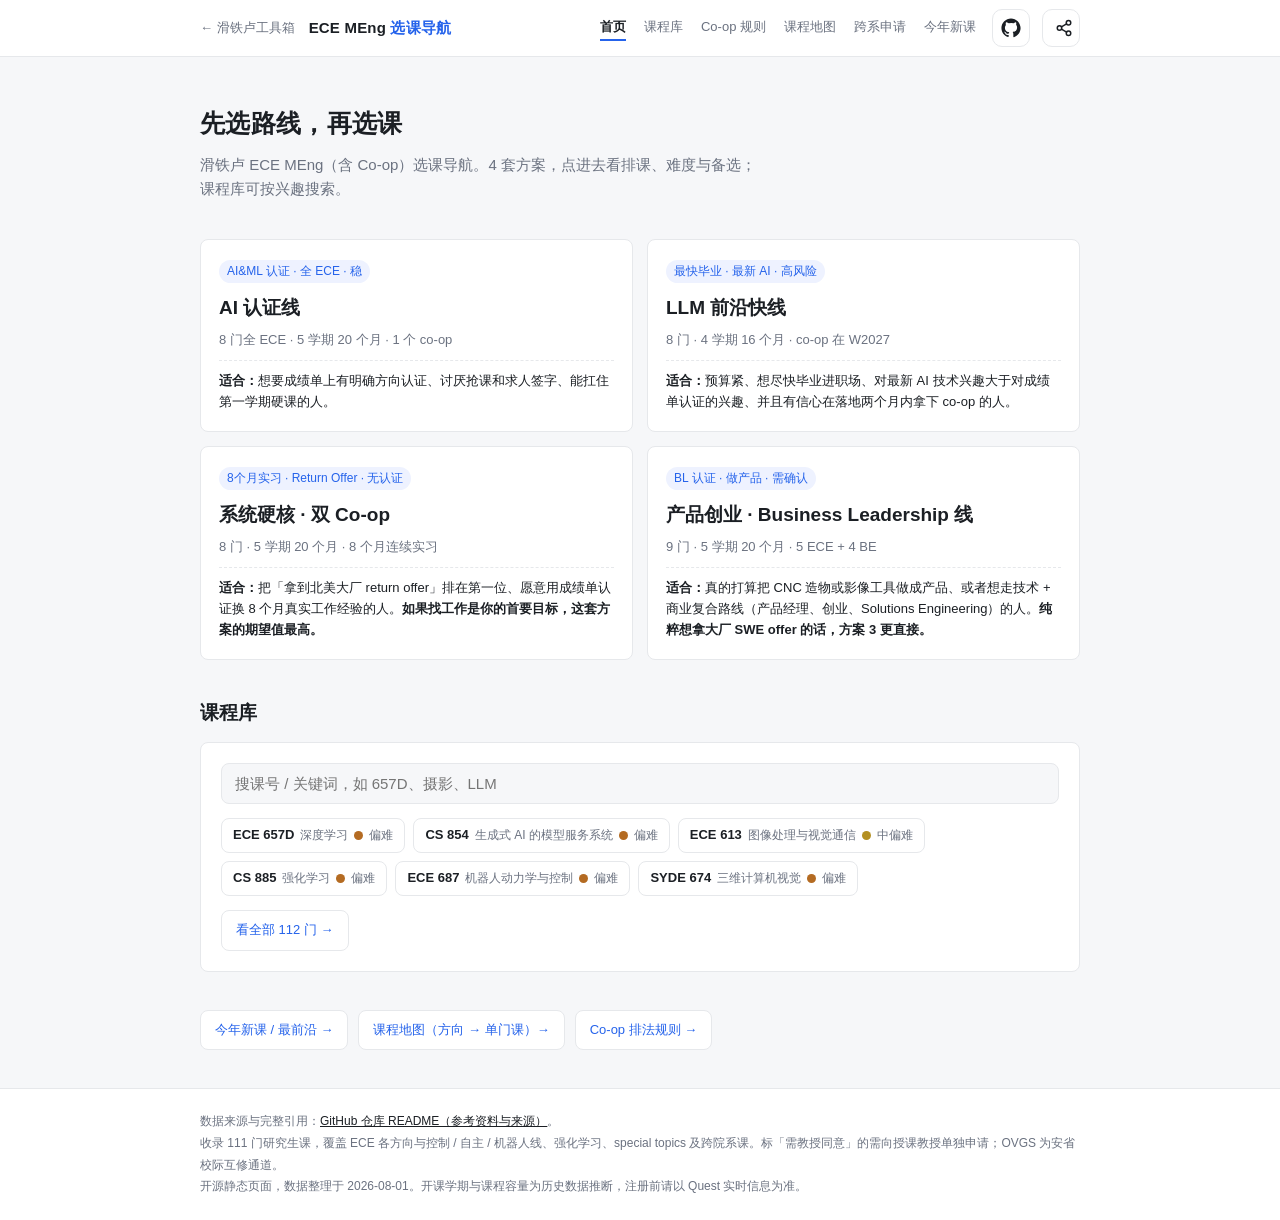
==== apps/course-planner/index.html @ 5016474b "fix(course-planner): restore mobile nav to top-left (drop burger/top-mid reverted by 7a8e857); updat" ====
<!doctype html>
<html lang="zh-CN">
<head>
<meta charset="utf-8">
<meta name="viewport" content="width=device-width, initial-scale=1">
<title>滑铁卢 ECE MEng 选课导航 · 工具箱</title>
<style>
:root{
  --ink:#1b1f24; --muted:#6b7280; --line:#e6e8eb; --bg:#f6f7f9; --card:#fff;
  --blue:#2563eb; --blue-bg:#eef2ff; --amber:#b45309; --amber-bg:#fef3c7;
  --brand-deep:#EAAB00; /* 顶栏图标按钮 hover 强调色（全站统一为 UW Gold） */
  --s1:12px; --s2:13px; --s3:15px; --s4:19px; --s5:25px; --r:8px;
}
*{box-sizing:border-box}
body{margin:0;background:var(--bg);color:var(--ink);
  font:var(--s3)/1.6 -apple-system,BlinkMacSystemFont,"Segoe UI",Roboto,"PingFang SC","Microsoft YaHei",sans-serif;
  -webkit-font-smoothing:antialiased}
a{color:inherit;text-decoration:none}
.wrap{max-width:920px;margin:0 auto;padding:0 20px}
/* top nav */
.top{border-bottom:1px solid var(--line);background:var(--card);position:sticky;top:0;z-index:20}
.top .wrap{display:flex;align-items:center;height:56px;gap:16px}
.top .lhs{display:flex;align-items:center;gap:14px}
.back{font-size:var(--s2);color:var(--muted);text-decoration:none;white-space:nowrap}
.back:hover{color:var(--blue)}
.brand{font-weight:700;font-size:var(--s3);letter-spacing:.2px}
.brand b{color:var(--blue)}
.nav{display:flex;gap:18px;font-size:var(--s2);color:var(--muted);margin-left:auto}
.nav a{padding:2px 0;border-bottom:2px solid transparent;transition:.14s}
.nav a:hover{color:var(--ink)}
.nav a.on{color:var(--ink);font-weight:600;border-bottom-color:var(--blue)}
/* 导航在移动端换行到第二行左对齐（见下方 @media 规则），不使用汉堡菜单 */
@keyframes drop{from{opacity:0;transform:translateY(-8px)}to{opacity:1;transform:translateY(0)}}
/* 顶栏右侧操作区（GitHub + 分享）—— 全站统一组件，结构/形状与 daily-reminder 一致 */
.top-actions{display:flex;align-items:center;gap:6px}
.top-actions .icon-btn + .icon-btn{margin-left:6px;padding-left:12px;border-left:1px solid var(--line)}
.icon-btn{width:38px;height:38px;border-radius:10px;border:1px solid var(--line);background:var(--card);color:var(--ink);display:inline-flex;align-items:center;justify-content:center;cursor:pointer;transition:all .12s ease;text-decoration:none}
.icon-btn:hover{background:#f0f1f6;border-color:var(--brand-deep);color:var(--brand-deep)}
.toast{position:fixed;left:50%;bottom:32px;transform:translateX(-50%);z-index:60;background:#1b1f24;color:#fff;padding:10px 18px;border-radius:999px;font-size:14px;box-shadow:0 8px 24px rgba(20,30,60,.28)}
.toast[hidden]{display:none}
@media(max-width:680px){.icon-btn{width:34px;height:34px}}
/* hero */
.hero{padding:46px 0 30px}
.hero h1{font-size:var(--s5);margin:0 0 10px;letter-spacing:.3px}
.lede{font-size:var(--s3);color:var(--muted);margin:0;max-width:560px}
/* plan cards */
.plans{display:grid;grid-template-columns:1fr 1fr;gap:14px;margin:8px 0 36px}
.pcard{background:var(--card);border:1px solid var(--line);border-radius:var(--r);padding:18px;transition:.15s;display:block}
.pcard:hover{border-color:var(--blue);transform:translateY(-2px)}
.pcard h3{margin:0 0 6px;font-size:var(--s4)}
.badge{display:inline-block;font-size:var(--s1);color:var(--blue);background:var(--blue-bg);
  padding:2px 8px;border-radius:999px;margin-bottom:10px}
.pcard .sub{color:var(--muted);font-size:var(--s2);margin:0 0 10px}
.pcard .fit{font-size:var(--s2);border-top:1px dashed var(--line);padding-top:10px;margin:0}
.pcard .fit b{color:var(--ink)}
/* generic section */
.sec{margin:0 0 38px}
.sec h2{font-size:var(--s4);margin:0 0 14px}
/* lib teaser */
.lib{background:var(--card);border:1px solid var(--line);border-radius:var(--r);padding:20px}
.search{width:100%;border:1px solid var(--line);border-radius:var(--r);padding:11px 13px;
  font-size:var(--s3);outline:none;background:var(--bg)}
.search:focus{border-color:var(--blue);background:#fff}
.hot{display:flex;flex-wrap:wrap;gap:8px;margin:14px 0}
.more{display:flex;gap:10px;flex-wrap:wrap;margin-top:6px}
.more a{font-size:var(--s2);color:var(--blue);border:1px solid var(--line);
  border-radius:var(--r);padding:9px 14px;background:var(--card)}
.more a:hover{border-color:var(--blue)}
/* chips / pills */
.chip{display:inline-flex;align-items:center;gap:6px;background:var(--card);border:1px solid var(--line);
  border-radius:var(--r);padding:6px 11px;font-size:var(--s2);cursor:pointer;transition:.12s}
.chip:hover{border-color:var(--blue);color:var(--blue)}
.chip b{font-weight:600}
.chip .t{color:var(--muted);font-weight:400;font-size:var(--s1);max-width:150px;overflow:hidden;text-overflow:ellipsis;white-space:nowrap}
.chip .dot{width:9px;height:9px;border-radius:50%;flex:none;box-shadow:0 0 0 2px rgba(255,255,255,.55)}
.chip .d{color:var(--muted);font-size:var(--s1)}
.pill{display:inline-block;font-size:var(--s1);background:#eef0f2;color:#475569;
  padding:2px 8px;border-radius:999px;margin:0 4px 4px 0}
.pill.new{background:var(--blue-bg);color:var(--blue)}
.pill.warn{background:var(--amber-bg);color:var(--amber)}
/* breadcrumb */
.crumb{font-size:var(--s2);color:var(--muted);padding:22px 0 0;margin:0}
.crumb a:hover{color:var(--blue)}
.crumb span{color:var(--ink)}
/* plan detail */
.plan-h{padding:18px 0 8px}
.plan-h h1{font-size:var(--s5);margin:0 0 6px}
.plan-h .sub{color:var(--muted);margin:0 0 12px}
.stats{display:flex;gap:18px;flex-wrap:wrap;font-size:var(--s2);color:var(--muted)}
.stats b{color:var(--ink);font-size:var(--s3)}
.timeline{margin:18px 0;display:flex;flex-direction:column;gap:8px}
.term{display:flex;gap:14px;align-items:flex-start;background:var(--card);border:1px solid var(--line);
  border-radius:var(--r);padding:13px 15px}
.term .ph{font-size:var(--s1);color:var(--muted);min-width:96px;white-space:nowrap}
.term .courses{display:flex;flex-wrap:wrap;gap:7px}
.term.work{background:var(--amber-bg);border-color:transparent}
.term.work .ph{color:var(--amber)}
.three{display:grid;grid-template-columns:1fr 1fr 1fr;gap:14px;margin:20px 0}
.box{background:var(--card);border:1px solid var(--line);border-radius:var(--r);padding:15px}
.box h4{margin:0 0 10px;font-size:var(--s2);color:var(--muted);text-transform:uppercase;letter-spacing:.5px}
.box ul{margin:0;padding-left:18px;font-size:var(--s2)}
.box ul li{margin:0 0 7px}
.fit-note{background:var(--card);border:1px solid var(--line);border-radius:var(--r);
  padding:14px 16px;font-size:var(--s2);margin:0 0 30px}
.fit-note b{color:var(--blue)}
/* courses group accordion */
.group{border:1px solid var(--line);border-radius:var(--r);background:var(--card);margin:0 0 12px;overflow:hidden}
.group>summary{list-style:none;cursor:pointer;display:flex;align-items:center;justify-content:space-between;
  padding:13px 16px;font-weight:600;font-size:var(--s3)}
.group>summary::-webkit-details-marker{display:none}
.group .cnt{font-size:var(--s1);color:var(--muted);font-weight:400;margin-left:8px}
.group .arr{color:var(--muted);transition:.15s}
.group[open] .arr{transform:rotate(90deg)}
.glist{display:flex;flex-wrap:wrap;gap:8px;padding:0 16px 16px}
/* coop + new */
.hook{font-size:var(--s5);margin:6px 0 18px}
/* coop: 重点速览（紧贴标题） */
.keyrow{display:grid;grid-template-columns:repeat(3,1fr);gap:10px;margin:0 0 24px}
.keyrow div{background:var(--blue-bg);border-radius:var(--r);padding:14px 16px;font-size:var(--s2);line-height:1.6}
.keyrow b{display:block;font-size:var(--s3);color:var(--blue);margin-bottom:4px}
/* coop: 特例（置顶） */
.excep{background:var(--amber-bg);border-radius:var(--r);padding:16px 18px;margin:0 0 30px;
  font-size:var(--s2);color:var(--amber);line-height:1.75}
.excep h3{margin:0 0 9px;font-size:var(--s3);color:var(--amber)}
.excep ul{margin:0;padding-left:18px}
.excep li{margin:0 0 7px}
.excep li:last-child{margin:0}
/* coop: 步骤 list */
.steps{counter-reset:st;list-style:none;padding:0;margin:0}
.steps li{position:relative;padding:2px 0 20px 46px;margin-left:14px;font-size:var(--s2);
  color:var(--muted);line-height:1.75;border-left:2px solid var(--line)}
.steps li:last-child{border-left-color:transparent;padding-bottom:0}
.steps li::before{counter-increment:st;content:counter(st);position:absolute;left:-15px;top:0;
  width:28px;height:28px;border-radius:50%;background:var(--blue);color:#fff;
  font-size:var(--s2);font-weight:700;display:flex;align-items:center;justify-content:center}
.steps li b{display:block;color:var(--ink);font-size:var(--s3);margin-bottom:3px}
/* coop: 图形时间线 */
.tlfig{background:var(--card);border:1px solid var(--line);border-radius:var(--r);
  padding:16px 14px;margin:0 0 14px;overflow-x:auto;-webkit-overflow-scrolling:touch}
.tlfig svg{min-width:720px}
.tlhint{display:none;font-size:var(--s1);color:var(--muted);margin:0 0 10px}
.note{font-size:var(--s2);color:var(--muted);background:var(--card);border:1px solid var(--line);
  border-radius:var(--r);padding:13px 15px;margin:14px 0}
.note.amber{background:var(--amber-bg);border-color:transparent;color:var(--amber)}
/* coop: 招聘时间线 */
.recr{margin:30px 0 0;padding-top:24px;border-top:1px solid var(--line)}
.recr h2{margin:0 0 6px}
.recr-intro{font-size:var(--s2);color:var(--muted);margin:0 0 18px}
.rtl{display:grid;grid-template-columns:repeat(3,1fr);gap:0;margin:0 0 20px;
  border:1px solid var(--line);border-radius:var(--r);overflow:hidden}
.rtl .rp{padding:14px 16px}
.rtl .rp+.rp{border-left:1px solid var(--line)}
.rtl .bar{height:4px;border-radius:2px;margin:0 0 10px}
.rtl .bar.a{background:var(--blue)}
.rtl .bar.b{background:var(--amber)}
.rtl .bar.c{background:#16a34a}
.rtl .lab{font-weight:700;font-size:var(--s3);margin:0 0 2px}
.rtl .dt{font-size:12px;color:var(--muted);margin:0 0 8px;font-weight:600}
.rtl .ds{font-size:var(--s1);color:var(--ink);line-height:1.55;opacity:.82;margin:0}
.recr-note{background:var(--blue-bg);border-radius:var(--r);padding:14px 16px;margin:0 0 16px}
.recr-note p{margin:0 0 8px;font-size:var(--s1);line-height:1.6}
.recr-note p:last-child{margin:0}
.qbtns{display:flex;gap:10px;flex-wrap:wrap}
.qbtn{display:inline-flex;align-items:center;gap:5px;padding:10px 16px;border-radius:10px;
  background:var(--blue);color:#fff;font-weight:600;font-size:var(--s2);text-decoration:none;
  transition:filter .12s ease}
.qbtn:hover{filter:brightness(1.08)}
.qbtn.ghost{background:transparent;color:var(--blue);border:1px solid var(--blue)}
/* 跨系申请指南 */
.aptabs{display:flex;flex-wrap:wrap;gap:8px;margin:16px 0 4px}
.aptab{font:inherit;font-size:var(--s2);padding:7px 14px;border-radius:999px;background:var(--card);
  border:1px solid var(--line);color:var(--ink);cursor:pointer}
.aptab.on{background:var(--ink);color:#fff;border-color:var(--ink)}
.applist{display:flex;flex-direction:column;gap:8px;margin:14px 0 0}
.approw{display:flex;align-items:center;gap:10px;background:var(--card);border:1px solid var(--line);
  border-radius:var(--r);padding:11px 14px;cursor:pointer;font-size:var(--s2)}
.approw:hover{border-color:var(--blue)}
.appchk{width:17px;height:17px;accent-color:var(--blue);flex:0 0 auto}
.approw .dot{width:10px;height:10px;border-radius:50%;flex:0 0 auto}
.approw .cc{flex:1 1 auto;min-width:0}
.approw .ct{color:var(--muted);font-size:var(--s1);flex:0 0 auto;text-align:right}
.approw .ctag{font-size:11px;color:var(--amber);border:1px solid var(--amber);border-radius:6px;padding:1px 7px;flex:0 0 auto}
.apempty{margin-top:18px}
.apcard{background:var(--card);border:1px solid var(--line);border-radius:var(--r);padding:16px 18px;margin:16px 0 0}
.apcard-h{display:flex;align-items:center;gap:9px;font-size:var(--s2);margin-bottom:10px;flex-wrap:wrap}
.apcard-h .dot{width:10px;height:10px;border-radius:50%}
.apcard-t{color:var(--muted);font-size:var(--s1)}
.aplist{margin:6px 0 0;padding-left:20px}
.aplist li{margin:5px 0;font-size:var(--s2);line-height:1.5}
.warn-in{color:var(--amber);font-size:var(--s1);margin:8px 0 0}
.emailwrap{margin-top:12px}
.emailbar{display:flex;align-items:center;justify-content:space-between;margin-bottom:6px;gap:10px}
.emailbar span{font-size:var(--s1);color:var(--muted)}
.emailbox{width:100%;min-height:240px;box-sizing:border-box;font:13px/1.55 ui-monospace,SFMono-Regular,Menlo,Consolas,monospace;
  color:var(--ink);background:var(--bg);border:1px solid var(--line);border-radius:10px;padding:12px 14px;resize:vertical}
.obtn.sm{padding:6px 12px;font-size:var(--s1);cursor:pointer}
.obtn.ghost{background:transparent;color:var(--blue);border:1px solid var(--blue)}
/* footer */
.ft{border-top:1px solid var(--line);background:var(--card);margin-top:30px;padding:22px 0;font-size:var(--s1);color:var(--muted)}
.ft .wrap{line-height:1.8}
.ft a{color:var(--blue)}
/* drawer */
.mapdir{border:1px solid var(--line);border-radius:var(--r);background:var(--card);margin:0 0 14px;padding:16px 18px}
.mapdir>h3{margin:0 0 12px;font-size:var(--s4)}
.mapcl{margin:0 0 12px}
.mapcl h4{margin:0 0 8px;font-size:var(--s2);color:var(--muted);font-weight:600}
.dw{position:fixed;inset:0;z-index:50;display:none}
.dw.show{display:block}
.dw-mask{position:absolute;inset:0;background:rgba(20,24,28,.42)}
.dw-panel{position:absolute;top:0;right:0;height:100%;width:min(440px,92vw);
  background:rgba(255,255,255,.82);backdrop-filter:blur(16px);-webkit-backdrop-filter:blur(16px);
  box-shadow:-8px 0 30px rgba(0,0,0,.12);overflow-y:auto;padding:24px 22px;animation:slide .18s ease}
@keyframes slide{from{transform:translateX(24px);opacity:.6}to{transform:translateX(0);opacity:1}}
@keyframes rise{from{transform:translateY(36px);opacity:.5}to{transform:translateY(0);opacity:1}}
.dw-x{position:absolute;top:16px;right:18px;font-size:22px;color:var(--muted);cursor:pointer;line-height:1}
.dw h2{font-size:var(--s4);margin:0 0 2px}
.dw .en{color:var(--muted);font-size:var(--s2);margin:0 0 12px}
.dw .meta{font-size:var(--s2);color:var(--muted);margin:0 0 14px}
.dw .blk{margin:0 0 15px}
.dw .blk h5{font-size:var(--s1);text-transform:uppercase;letter-spacing:.5px;color:var(--muted);margin:0 0 5px}
.dw .blk p{margin:0;font-size:var(--s2);line-height:1.65}
.dw .rel{display:flex;flex-wrap:wrap;gap:7px;margin-top:6px}
.dw .offlink{margin:4px 0 2px;padding-top:14px;border-top:1px dashed var(--line)}
.dw .offlink .obtns{display:flex;gap:8px;flex-wrap:wrap}
.dw .offlink .obtn{display:block;flex:1;min-width:140px;text-align:center;padding:11px 14px;border-radius:10px;
  background:var(--blue);color:#fff;font-weight:600;font-size:var(--s2);text-decoration:none;
  transition:filter .12s ease}
.dw .offlink .obtn:hover{filter:brightness(1.08)}
.dw .offlink .obtn.ghost{background:transparent;color:var(--blue);border:1px solid var(--blue)}
.dw .offlink .hint{margin:8px 0 0;font-size:12px;color:var(--muted);text-align:center}
@media(max-width:680px){
  .top .wrap{height:auto;padding:8px 16px;flex-wrap:wrap;gap:8px 16px}
  .back{display:none}
  .brand{font-size:var(--s3)}
  .lhs{order:1;flex:1 1 auto}
  .top-actions{order:2;margin-left:auto}
  .nav{order:3;flex-basis:100%;margin-left:0;justify-content:flex-start;
    padding-top:8px;margin-top:6px;border-top:1px solid var(--line);flex-wrap:wrap;gap:14px}
  .plans,.three,.keyrow{grid-template-columns:1fr}
  .tlhint{display:block}
  .dw-mask{background:rgba(20,24,28,.30)}
  .dw-panel{top:auto;bottom:0;left:0;right:0;width:100%;height:50vh;
    border-radius:18px 18px 0 0;animation:rise .22s ease;
    background:rgba(255,255,255,.82);backdrop-filter:blur(18px);-webkit-backdrop-filter:blur(18px);
    box-shadow:0 -8px 30px rgba(0,0,0,.18)}
  .dw-x{top:14px;right:16px}
}
</style>
</head>
<body>
<div class="top"><div class="wrap">
  <div class="lhs"><a class="back" href="../../index.html">← 滑铁卢工具箱</a><span class="brand">ECE MEng <b>选课导航</b></span></div>
  <nav class="nav" id="nav">
    <a href="#/">首页</a>
    <a href="#/courses">课程库</a>
    <a href="#/coop">Co-op 规则</a>
    <a href="#/map">课程地图</a>
    <a href="#/apply">跨系申请</a>
    <a href="#/new">今年新课</a>
  </nav>
  <div class="top-actions">
    <a class="icon-btn" href="https://github.com/HairuoLiu/waterloo-toolkit/tree/master/apps/course-planner" target="_blank" rel="noopener" aria-label="在 GitHub 查看源码" title="在 GitHub 查看源码">
      <svg viewBox="0 0 24 24" width="20" height="20" fill="currentColor" aria-hidden="true"><path d="M12 .5C5.7.5.5 5.7.5 12c0 5.1 3.3 9.4 7.9 10.9.6.1.8-.3.8-.6v-2c-3.2.7-3.9-1.4-3.9-1.4-.5-1.3-1.3-1.7-1.3-1.7-1.1-.7.1-.7.1-.7 1.2.1 1.8 1.2 1.8 1.2 1 1.8 2.7 1.3 3.4 1 .1-.8.4-1.3.7-1.6-2.6-.3-5.3-1.3-5.3-5.7 0-1.3.5-2.3 1.2-3.1-.1-.3-.5-1.5.1-3.1 0 0 1-.3 3.3 1.2a11.5 11.5 0 0 1 6 0C17 4.7 18 5 18 5c.6 1.6.2 2.8.1 3.1.8.8 1.2 1.8 1.2 3.1 0 4.4-2.7 5.4-5.3 5.7.4.4.8 1.1.8 2.2v3.3c0 .3.2.7.8.6 4.6-1.5 7.9-5.8 7.9-10.9C23.5 5.7 18.3.5 12 .5z"/></svg>
    </a>
    <button class="icon-btn" id="share-btn" aria-label="分享此页面" title="分享此页面">
      <svg viewBox="0 0 24 24" width="20" height="20" fill="none" stroke="currentColor" stroke-width="2" stroke-linecap="round" stroke-linejoin="round" aria-hidden="true"><circle cx="18" cy="5" r="3"/><circle cx="6" cy="12" r="3"/><circle cx="18" cy="19" r="3"/><line x1="8.6" y1="13.5" x2="15.4" y2="17.5"/><line x1="15.4" y1="6.5" x2="8.6" y2="10.5"/></svg>
    </button>
  </div>
</div></div>
<main class="wrap" id="view"></main>
<div class="dw" id="dw"><div class="dw-mask" onclick="closeD()"></div>
  <div class="dw-panel"><span class="dw-x" onclick="closeD()">&times;</span><div id="dwc"></div></div>
</div>
<footer class="ft"><div class="wrap">
  数据来源与完整引用：<a href="https://github.com/HairuoLiu/waterloo-toolkit/tree/master/apps/course-planner#%E4%B8%89%E5%8F%82%E8%80%83%E8%B5%84%E6%96%99%E4%B8%8E%E6%9D%A5%E6%BA%90references" style="color:var(--ink);text-decoration:underline">GitHub 仓库 README（参考资料与来源）</a>。<br>
  收录 111 门研究生课，覆盖 ECE 各方向与控制 / 自主 / 机器人线、强化学习、special topics 及跨院系课。标「需教授同意」的需向授课教授单独申请；OVGS 为安省校际互修通道。<br>
  开源静态页面，数据整理于 2026-08-01。开课学期与课程容量为历史数据推断，注册前请以 Quest 实时信息为准。
</div></footer>
<script>

const C = {
"ECE 650":{n:"Methods and Tools for Software Engineering",zh:"软件工程方法与工具",g:"ece-sw",d:3,t:"F2026 (Crowley) · F2027 (Ward)",tag:["swe"],
 desc:"被很多同学认为是整个 MEng 里最像「转码训练营」的一门。四条线并行：系统编程（C/C++/Python、fork、pipe、进程间通信、并发与锁）、数理逻辑（命题逻辑、谓词逻辑、SAT 可满足性）、操作系统原理、以及数据结构与算法复杂度。",
 proj:"有一个贯穿学期的大 project：用 SAT 求解器解最小顶点覆盖问题，需要写多进程 C++ 程序、接 MiniSat、做性能对比分析。这个 project 拿出来讲面试完全够格。另有 A0–A4 五次编程作业 + 期末考。",
 pre:"会一门编程语言即可，但没写过 C/C++ 会很吃力。建议开学前把 pointer、Makefile、CMake 过一遍。",
 why:"几乎所有 ECE 软件方向的后续课都拿它当先修（ECE 653 明确写 prereq: ECE 650）。而且它教的东西——多进程、并发、Unix 系统调用——正好是大厂面试里最常被追问的部分。这门课在四套方案里全部出现（四次），不是偶然。",
 alt:"若时间冲突：F2027 还会再开一次（Ward 教）。但越晚修越会卡住 653 等后续课，不建议推迟。"},

"ECE 651":{n:"Foundations of Software Engineering",zh:"软件工程基础",g:"ece-sw",d:3,t:"W2027 (Czarnecki) · W2028 (Rayside)",tag:["swe"],
 desc:"偏工程实践与设计：需求分析、UML 建模（类图/时序图/状态图）、模块化、内聚与耦合、面向对象设计原则、软件架构风格、同步与异步通信、验证与确认、配置管理、软件度量、成本估算模型，以及敏捷开发。",
 proj:"<b>核心是一个学期长的团队项目</b>，选题自由度高，需要走完完整的敏捷流程：需求文档 → 架构设计 → 迭代开发 → 测试 → 演示。Czarnecki 教授是模型驱动开发领域的知名学者。",
 pre:"写过一定规模的项目即可。团队协作能力比编程能力更重要。",
 why:"<b>这是少数能同时喂饱「技术项目」和「行为面试」两张嘴的课之一。</b>建议直接把团队项目做成跟你兴趣绑定的真实产品——比如「用视觉语言模型自动给素材库打标签、按情绪挑片段的剪辑助手」。一箭三雕：拿学分、进 GitHub 作品集、面试讲团队协作和技术选型时有真实故事可讲。<b>实评：</b>唯一一门 project 能在简历上详细描述、应对 BQ 的课，建议做 web 项目 + integrate AI。",
 alt:"只在 Winter 开。如果你的 Winter 学期是 work term，这门课就得等到下一个 Winter——这是方案 3 的真实代价之一。"},

"ECE 653":{n:"Software Testing, Quality Assurance and Maintenance",zh:"软件测试与质量保证",g:"ece-sw",d:4,t:"S2027 (Dietl)",tag:["swe","hard"],
 desc:"名字听起来像「写测试用例」，实际内容硬得多：覆盖率准则（图覆盖、数据流覆盖、逻辑覆盖）、符号执行（静态/动态/concolic）、SMT 约束求解（Z3）、归纳不变式、自动演绎验证、Dafny 形式化验证语言、软件模型检查、自动漏洞利用生成。",
 proj:"Java/C/Python 编程作业为主，需要动手实现符号执行引擎、用 Z3 求解约束、用 Dafny 写带契约的可验证程序。两次 quiz + 期末。",
 pre:"<b>硬性先修 ECE 650</b>（或 750 Tpc 26，或 instructor consent）。编译原理和数理逻辑基础有帮助但非必需。",
 why:"Software 方向认证的第三门必修课。对求职的价值取决于你的目标——如果投的是需要严谨性的岗位（金融、基础设施、安全），这门课含金量很高；如果投的是常规产品线 SWE，性价比不如 ECE 751 或 656。<b>实评（已毕业学长）：</b>用 Python 写编译器，作业量极大 + 考试范围巨大 + 内容 deep dive + project，是 ECE 里最痛苦的一门，强烈不建议和硬课同期。",
 alt:"只在 Spring 开。若 S2027 是 work term，可考虑 <b>ECE 654 Software Reliability Engineering</b>（同学期，Ward 教，难度稍低）或 <b>CS 846 软件测试与调试专题</b>。"},

"ECE 654":{n:"Software Reliability Engineering",zh:"软件可靠性工程",g:"ece-sw",d:3,t:"S2027 (Ward)",tag:["swe"],
 desc:"两部分：前半讲可靠软件的工程方法——可靠性建模、容错设计模式、故障恢复机制；后半讲安全软件开发——主要安全漏洞类型与利用方式、安全开发流程、威胁建模。",
 proj:"以分析和设计为主，编程负担比 ECE 653 轻。Paul Ward 教授上课口碑不错。",
 pre:"有软件开发经验即可，无硬性先修。",
 why:"在 S2027 那个学期，它是 ECE 653 的低负担替代品。内容上「可靠性 + 安全」这个组合在后端/基础设施岗面试里很好用。",
 alt:"同学期的 ECE 653（更难更硬）、ECE 652（嵌入式安全关键软件）。"},

"ECE 655":{n:"Protocols, Software and Issues in Mobile Systems",zh:"移动系统协议与软件",g:"ece-sw",d:2,t:"F2026 (Naik)",tag:["easy"],
 desc:"移动通信与计算系统的架构、协议与软件层面：ad hoc 网络、移动网络层与传输层、无线应用协议、移动性支持、服务发现、环境感知软件、低功耗协议。",
 proj:"以概念和协议分析为主，编程量小。<b>公认的开卷考、给分友好</b>。",
 pre:"无。有计算机网络基础更轻松。",
 why:"整个 ECE 研究生软件类课程里 workload 最低的一门。它的价值不在内容本身，而在于<b>给你腾出时间</b>——当你需要一个学期专心刷题、投简历或者做自己的项目时，用它来凑满 full-time 学分是最经济的选择。",
 alt:"F2026 同期的低负担选项还有 ECE 750 T45 Responsible AI（seminar 型）。"},

"ECE 656":{n:"Database Systems",zh:"数据库系统",g:"ece-sw",d:3,t:"W2027 (Zhang J) · W2028 (Golab)",tag:["swe"],
 desc:"数据模型、文件组织与索引结构、数据库系统架构、查询语言与查询优化、事务与并发控制、完整性与安全、数据库设计范式。",
 proj:"有 SQL 与数据库设计的实践作业，部分学期有较大的期末 project。",
 pre:"无硬性先修，会写 SQL 会更从容。",
 why:"数据库是后端 SWE 面试的常规考区（索引原理、事务隔离级别、查询优化、分库分表）。这门课把这些从「背八股」变成「真的懂」。",
 alt:"跨系可换 <b>CS 848 SEM 002 Modern Database Systems</b>（seminar 型，F2026 开）或 <b>CS 848 SEM 001 向量与混合索引</b>（更贴 AI 基础设施）。"},

"ECE 751":{n:"Distributed and Network-Centric Computing",zh:"分布式与网络中心计算",g:"ece-sys",d:4,t:"S2027 (Golab)",tag:["swe","hard"],
 desc:"分布式系统的核心理论与实践：一致性模型、共识算法、复制与容错、分区容忍、分布式事务、网络中心化的系统架构。Wojciech Golab 是分布式计算领域的活跃研究者。",
 proj:"有系统实现类作业，需要动手写分布式组件。",
 pre:"操作系统、网络、并发编程基础。修过 ECE 650 会顺很多。",
 why:"<b>大厂 system design 面试的正面战场。</b>CAP、Raft/Paxos、最终一致性这些概念，从课上学和从面经上背，面试官三个追问就能分辨出来。",
 alt:"外系可换 <b>CS 654 Distributed Systems</b>（F2026 开，占外系名额）；同系可换 <b>ECE 750 T39 Scalable Computing System Design</b>（F 开，偏大规模并行系统设计）。"},

"ECE 606":{n:"Algorithm Design and Analysis",zh:"算法设计与分析",g:"ece-sys",d:5,t:"F2026 · F2027 (Tripunitara)",tag:["hard","ai"],
 desc:"标准的研究生算法课，基本按 CLRS 走：分治、贪心、动态规划、图算法、摊还分析、NP 完全性证明、近似算法、随机化算法。Mahesh Tripunitara 教授以严格著称。",
 proj:"<b>没有大 project</b>，形式是密集的周作业 + 期中 + 期末。作业里的证明题占比高，不是写代码就能过。",
 pre:"扎实的离散数学和数据结构底子。这门课是目录里唯一被标为难度 5 的。",
 why:"两个理由：<b>一是它在 AI &amp; ML 方向认证的选修清单里</b>，能一门课办两件事；<b>二是它跟 LeetCode 刷题是同一套底层肌肉</b>——DP、图、贪心的直觉练出来之后，面试当场推导比背题稳得多。代价是它会实打实吃掉你第一学期的大量时间。",
 alt:"如果第一学期不想这么硬：换 <b>ECE 750 T39 Scalable Computing System Design</b> 或 <b>ECE 750 T41 LLM×软件工程</b>，把 606 推到 F2027（还会再开）。但 F2027 在多套方案里是 work term，要提前想清楚。"},

"ECE 621":{n:"Computer Architecture",zh:"计算机体系结构",g:"ece-sys",d:4,t:"F2026 (Patel) · F2027 (Zahedi)",tag:[],
 desc:"处理器微架构、指令级并行、流水线与乱序执行、缓存与存储层次、多核与一致性协议、性能建模。",
 proj:"通常有模拟器实验（如 gem5 类工具）。",
 pre:"本科计算机组成原理。",
 why:"对做系统底层、编译器、性能优化或 AI 推理加速方向的岗位有直接帮助。对普通应用层 SWE 优先级不高。",
 alt:"ECE 750 T39（系统设计视角）或 ECE 720 T10 AI/ML Hardware（S2027，AI 硬件）。"},

"ECE 750 T39":{n:"Scalable Computing System Design",zh:"可扩展计算系统设计",g:"ece-sys",d:4,t:"F2026 · F2027 (Reza, Tahsin)",tag:["swe"],
 desc:"面向大规模数据与计算的系统设计：并行与分布式计算模型、可扩展性瓶颈分析、大规模图/数据处理系统、高性能计算与云环境下的系统权衡。",
 proj:"Topics 类课程通常以论文研读 + 学期 project 为主，project 占比高。",
 pre:"有系统编程和并发基础。",
 why:"F2026 第一学期就能上的、对 SWE 最实用的系统课之一。跟 ECE 650 搭配（一个教你怎么写、一个教你怎么让它扛住规模）在第一学期形成很好的组合。",
 alt:"W2027 同类可选 ECE 750 T29（程序验证）；S2027 有 ECE 751（分布式）。",
 warn:"Topics 课的具体大纲每年由教授决定，选课前务必去 outline.uwaterloo.ca 或直接邮件确认当年内容与评分构成。"},

"ECE 750 T41":{n:"Software Analysis and Engineering with LLMs",zh:"用大模型做软件分析与工程",g:"ece-ai",d:3,t:"F2026 (Zhang J)",tag:["ai","new","swe"],
 desc:"2026 年秋（Sep–Dec 2026）新开。把大语言模型用到软件工程全流程：代码生成与补全、缺陷检测、程序理解与摘要、自动修复、测试生成，以及如何评估这些 LLM 系统的可靠性。",
 proj:"seminar 型课程，通常是论文研读 + 课堂展示 + 一个占比很高的学期 project。",
 pre:"有软件工程基础和 Python 能力即可，不需要深度学习理论背景。",
 why:"<b>三个优势叠在一起：最新、最对口 SWE、而且是本系课不占那 3 个外系名额。</b>2026 年的招聘市场上，「用 LLM 改造开发流程」是几乎每家公司都在做的事，这门课的 project 直接就是简历上的加分项。",
 alt:"跨系同类：CS 846 SEM 002 LLM for Software Engineering（Winter 开）、CS 886 SEM 001 Transformers &amp; LLMs（F2026）。",
 warn:"首次开设的课程没有历史口碑数据，教学质量和评分尺度都未知。"},

"ECE 750 T42":{n:"Mining and Analysis of Software Engineering Data",zh:"软件工程数据挖掘",g:"ece-ai",d:2.5,t:"W2027 (Shang W)",tag:["ai","easy"],
 desc:"从软件仓库中挖掘信息：代码演化分析、缺陷预测、日志分析、开发者行为建模、大规模代码库的实证研究方法。",
 proj:"研讨型 + 数据分析 project，编程负担中等。",
 pre:"Python + 基本统计。",
 why:"负担相对轻，但产出的是「数据驱动的软件工程」这种有实感的项目经验。适合放在需要腾时间的学期。",
 alt:"CS 846 SEM 002 Empirical Software Engineering（F2026，内容高度重合，但占外系名额）。"},

"ECE 750 T29":{n:"Automated Program Verification",zh:"自动程序验证",g:"ece-sw",d:4.5,t:"W2027 · W2028 (Gurfinkel)",tag:["hard"],
 desc:"程序正确性的自动化证明：抽象解释、模型检查、SMT 求解、不变式生成、软件模型检查器的实现原理。Arie Gurfinkel 是形式化验证领域的知名学者（SeaHorn 作者之一）。",
 proj:"理论密度高，有工具实现类作业。",
 pre:"数理逻辑基础，最好修过 ECE 650。",
 why:"学术分量最重的软件课之一。对求职的直接帮助有限，但如果你想进的是编译器、基础设施、安全或者做 AI 代码生成的验证方向，这门课的深度别处买不到。",
 alt:"ECE 653（同领域，难度略低，S 开）。"},

"ECE 750 T45":{n:"Responsible AI",zh:"负责任的人工智能",g:"ece-ai",d:2.5,t:"F2026 (Creager)",tag:["ai","easy","new"],
 desc:"AI 系统的公平性、可解释性、隐私、鲁棒性与治理。Elliot Creager 同时也是 ECE 657D 深度学习的授课教授。",
 proj:"seminar 型，论文研读 + 展示 + 学期 project。",
 pre:"有机器学习基础更好，但门槛不高。",
 why:"F2026 学期里少见的「AI 相关 + 负担轻」组合。另一个隐藏好处：<b>提前跟 Creager 教授混个脸熟</b>，W2027/W2028 你大概率还要上他的 657D，也可能找他做 ECE 699 项目。",
 alt:"F2026 同期轻负担选项：ECE 655（移动系统，开卷）。"},

"ECE 750 T37":{n:"Engineering Self-Adaptive Software Systems",zh:"自适应软件系统工程",g:"ece-sw",d:3,t:"F2027 (Tahvildari)",tag:["swe"],
 desc:"能在运行时自我监控、自我调整的软件系统：MAPE-K 控制回路、运行时模型、自愈与自优化架构。",
 proj:"研讨 + project。",pre:"软件架构基础。",
 why:"和云原生、自动扩缩容、SRE 这些工业界实践的思想同源。",
 alt:"ECE 750 T39（F2027 同期）。"},

"ECE 752":{n:"Foundations of Multiagent Systems",zh:"多智能体系统基础",g:"ece-ai",d:3.5,t:"W2027 · W2028 (Zahedi)",tag:["ai"],
 desc:"多个自主智能体的交互与协调：博弈论基础、机制设计、拍卖理论、社会选择、分布式资源分配、多智能体学习。",
 proj:"理论为主，有建模与仿真作业。",
 pre:"概率论、线性代数。",
 why:"<b>它在 AI &amp; ML 方向认证的选修清单里</b>，同时「多智能体」正好是 2026 年 LLM Agent 热潮的理论底座。想做 agent 系统的话，这门课给的是别人没有的理论视角。",
 alt:"ECE 657D（深度学习）、ECE 757A Embodied Intelligence（W2028）。"},

"ECE 657":{n:"Introduction to Machine Learning",zh:"机器学习导论",g:"ece-ai",d:3,t:"S2026 · S2027 (Karimi)",tag:["ai"],
 desc:"机器学习的系统性入门：监督学习（回归、分类、SVM、树模型、集成）、无监督学习（聚类、降维）、模型评估与调优、过拟合与正则化。Amir-Hossein Karimi 教授的研究方向是因果与可解释 AI。",
 proj:"作业 + project 组合，Python/sklearn 实操。",
 pre:"线性代数、概率统计、Python。",
 why:"<b>AI &amp; Machine Learning 方向认证的两门必修之一</b>，不修就拿不到认证。而且它<b>只在 Spring 开</b>——这一条是四套方案排布差异的最大来源：谁把 Spring 用来实习，谁就拿不到这个认证。",
 alt:"没有真正的替代品（认证硬性要求）。若只是想学 ML 不要认证：CS 680 / CS 685（F2026，占外系名额）。"},

"ECE 657A":{n:"Introduction to Artificial Intelligence",zh:"人工智能导论",g:"ece-ai",d:3.5,t:"W2027 · W2028 (Crowley)",tag:["ai"],
 desc:"注意：<b>这门课已改名</b>，网上流传的「Data and Knowledge Modeling and Analysis」是旧名。现在内容覆盖数据预处理与特征工程、分类与聚类、降维、模型选择与评估，以及 AI 方法的整体图景。Mark Crowley 教授同时也教 ECE 650。",
 proj:"<b>约 30% 是小组 project</b>，其余是密集的作业和偏重的期末考。作业量在 AI 类课程里偏大。",
 pre:"概率统计、线性代数、Python。",
 why:"<b>AI &amp; ML 方向认证的第二门必修</b>。和 ECE 657 一起构成认证的地基，两门都得修。",
 alt:"没有替代品（认证硬性要求）。W2027 修不到还有 W2028。"},

"ECE 657D":{n:"Deep Learning (Neural Networks and Deep Learning)",zh:"深度学习",g:"ece-ai",d:4,t:"W2027 · W2028 (Creager)",tag:["ai","new"],
 desc:"从感知机和反向传播一路讲到当代：CNN、RNN/LSTM、注意力机制与 Transformer、生成模型与扩散模型、图神经网络、大规模训练的工程实践。<b>W2026 首次开设，W2027 和 W2028 都会开</b>。",
 proj:"深度学习课通常有较重的编程作业和一个开放式期末 project，可自选题目。",
 pre:"机器学习基础（657 或 657A 之一）、Python + PyTorch。",
 why:"<b>ECE 系目前最对口现代 AI 的深度学习课（W2026 首开）</b>，而且在 AI &amp; ML 认证的选修清单里。对你来说还有一层：扩散模型和生成式视频正是摄影/影像兴趣与 AI 的交汇处，期末 project 可以往这个方向做。",
 alt:"CS 886 SEM 003 Generative Models 或 CS 679 Neural Networks（都占外系名额）。"},

"ECE 613":{n:"Image Processing and Visual Communication",zh:"图像处理与视觉通信",g:"ece-cam",d:3.5,t:"W2027 (Wang Z) · W2028 (Wang Z)",tag:["cam"],
 desc:"数字图像的表示与采样、颜色空间、图像变换（DCT/小波）、增强与复原、压缩编码（JPEG/视频编码）、以及<b>图像质量评价</b>。",
 proj:"有图像处理实现类作业（通常 MATLAB/Python），部分学期有期末 project。",
 pre:"信号与系统、线性代数基础。有摄影经验反而会让很多概念更直观。",
 why:"<b>这是目前同时满足「离摄影近 + 计入 MEng 学位 + 本系不占外系名额」的课。</b>更妙的是授课教授 <b>Zhou Wang 就是 SSIM（结构相似性图像质量指标）的作者</b>——全世界做图像质量评价绕不开的人。跟他学「怎么科学地衡量一张照片好不好看」，对一个摄影师来说是降维打击。四套方案里它都在。",
 alt:"若某学期选不上：SYDE 671 高级图像处理 / SYDE 672 统计图像处理（Fall 开，占外系名额）、CS 684 Computational Vision（F2026）。"},

"ECE 602":{n:"Introduction to Optimization",zh:"优化导论",g:"ece-ai",d:4,t:"W2027 (Michailovich)",tag:["ai","hard"],
 desc:"凸集与凸函数、凸优化问题的建模与求解、对偶理论、KKT 条件、梯度与内点方法、在工程与机器学习中的应用。",
 proj:"数学推导密集，有编程实现作业（CVX/Python）。",
 pre:"线性代数、多元微积分。",
 why:"在 AI &amp; ML 认证的选修清单里。凸优化是所有机器学习算法的数学地基，学透了看论文会顺很多。但对面试的直接帮助有限。",
 alt:"ECE 606（同为认证选修，更贴面试）、ECE 613（同为认证选修，更贴兴趣）。"},

"ECE 659":{n:"Intelligent Sensors and Wireless Sensor Networks",zh:"智能传感器与无线传感网络",g:"ece-ai",d:3,t:"W2027 (Basir)",tag:["ai"],
 desc:"传感器原理、数据融合、无线传感网络的组网与路由、能量管理、边缘智能。",
 proj:"有设计与仿真类作业。",pre:"无严格先修。",
 why:"在 AI &amp; ML 认证选修清单里，是 W2027 学期里凑认证的一个备选。对纯软件 SWE 求职帮助不大。",
 alt:"ECE 613、ECE 752（同学期，同在认证清单）。"},

"ECE 720 T10":{n:"AI/ML Hardware",zh:"AI/ML 硬件",g:"ece-ai",d:4,t:"S2026 · S2027 (Boutros)",tag:["ai"],
 desc:"面向机器学习的硬件加速：GPU/TPU/FPGA 架构、算子映射与调度、量化与稀疏化、推理加速器设计。",
 proj:"有硬件设计或性能建模类作业。",pre:"计算机体系结构基础。",
 why:"如果你想做 ML 系统或推理优化（这是目前市场最缺人的方向之一），这门课的视角很稀缺。纯应用层 SWE 可跳过。",
 alt:"ECE 621 Computer Architecture、CS 854 Model Serving Systems for GenAI。"},

"ECE 699A":{n:"Master of Engineering Project",zh:"MEng 项目课",g:"ece-proj",d:3,t:"每学期都开 (Xie LL 协调)",tag:["swe","mile"],
 desc:"在一位 ECE 教授一对一指导下，用一个学期完成一个研究/工程项目，学期末提交 Project Report 由导师评分。抵 1 门课学分。",
 proj:"就是 project 本身。近期出现过「Scalable Deep Learning」（数据并行/模型并行、CUDA、DeepSpeed）这类系统向题目，简历价值很高。",
 pre:"<b>硬门槛：已修满 3 门课且均分 ≥80%。</b>所以前两学期成绩直接决定你有没有资格。",
 why:"官方认证的「带学分的 side project」，而且是一对一带。如果你能找到跟 AI/系统相关的题目，产出物比一般课程 project 更完整。<br><b>Fall 2026 可接的 AI/SWE 选题（部分）：</b>Zahedi（Fair GPU Scheduling for Multi-Tenant LLM Serving、Prompt Optimization for Agentic LLM Systems）、Tahsin Reza（Scalable Deep Learning、向量相似度搜索加速）、Tahvildari（LLM + Digital Twin 生产智能）、Firoozi（3D Vision for robot planning）、En-Hui Yang（高效/安全 AI）、Crowley（因果推断 / RL 伦理）、Stephen L. Smith（机器人适应用户偏好）。完整清单见 ECE 系「MEng Project Opportunities」各方向子页。",
 alt:"不做 699 就多修一门常规课，风险更低、时间更可控。",
 warn:"<b>必须做教授命题的项目，不能把你自己的个人项目直接换学分。</b>流程是自己发邮件联系 ECE 教授谈题目，拿到 permission number 后在 Quest 注册——这一步没人替你做，越早联系机会越多。"},

"ECE 699B":{n:"Master of Engineering Project (2nd term)",zh:"MEng 项目课（第二段）",g:"ece-proj",d:3,t:"每学期都开 (Xie LL 协调)；通常接在 699A 之后",tag:["swe","mile"],
 desc:"ECE 699 的 B 段：在另一位（或同一位）ECE 教授指导下，再用一个学期做第二个研究/工程项目，期末提交 Project Report 由导师评分。通常在 699A 之后注册，适合想做两段不同项目、或第一段题目不够出彩想再攒一个作品的情况。抵 1 门课学分。",
 proj:"同 699A，是另一个独立 project。",
 pre:"<b>硬门槛：已修满 3 门课且均分 ≥80%。</b>同 699A。",
 why:"与 699A 同属「带学分的 side project」。若 699A 的题目不够亮眼、或想换方向再补一个作品，可用 B 段。Fall 2026 可接的 AI/SWE 选题同 699A。",
 alt:"不做 699B 就多修一门常规课。",
 warn:"同 699A：必须做教授命题的项目，不能把个人项目直接换学分；需自己联系教授拿 permission number 在 Quest 注册。"},

"WIL 601":{n:"Career Foundations for Work-Integrated Learning",zh:"职业基础（Co-op 必修）",g:"ece-proj",d:1,t:"第一个 work term 的前一学期",tag:["mile"],
 desc:"Co-op 学生的职业准备课程：简历与求职信、面试技巧、职场沟通、工作场所的专业规范与安全。",
 proj:"以在线模块和作业为主，负担很轻。",
 pre:"MEng Co-op 项目学生。",
 why:"<b>不是可选项，是 Co-op 项目的硬性 milestone。</b>官方要求必须在第一个 work term 的前一学期（work-search term）完成。它<b>不占那 8 门课的额度</b>，但会占用你一点时间——排课时记得留出来。",
 alt:"没有替代品。",
 warn:"四套方案里 WIL 601 的位置都不一样，因为它必须跟着 work term 走。这是最容易被忽略、也最容易导致 co-op 资格出问题的一环。落地前发邮件跟 ece.masterscoop@uwaterloo.ca 确认注册方式。"},

"ECE 652":{n:"Methods and Principles of Safety-critical Embedded Software",zh:"安全关键嵌入式软件",g:"ece-sw",d:3.5,t:"S2026 · S2027 (Fischmeister)",tag:["swe"],
 desc:"安全关键系统的软件工程：形式化测试方法、单元/集成/系统级测试的结构与行为准则、实时约束下的软件设计。",
 proj:"有嵌入式实践成分。",pre:"编程语言、编译器、操作系统的基本成熟度。",
 why:"如果目标是汽车、航空、医疗设备这类行业的软件岗，这门课非常对口。常规互联网 SWE 优先级中等。",
 alt:"ECE 653 / ECE 654（同学期同领域）。"},

"ECE 750 T27":{n:"Computer Security",zh:"计算机安全",g:"ece-sw",d:3,t:"S2026 · S2027 (Gong / Vaniea)",tag:[],
 desc:"系统安全的核心议题：认证与访问控制、密码学应用、常见攻击与防御、安全协议。",
 proj:"研讨 + 实践作业。",pre:"操作系统与网络基础。",
 why:"安全是 SWE 面试里的常见追问区，也是很多岗位的加分项。",
 alt:"ECE 628 Computer Network Security（W2027）、CS 653 Software and Systems Security（F2026）。"},

"ECE 628":{n:"Computer Network Security",zh:"计算机网络安全",g:"ece-sw",d:3,t:"W2027 (Gong) · W2028",tag:[],
 desc:"网络层面的安全机制：密码学基础、认证协议、PKI、防火墙与入侵检测、无线与移动网络安全。Guang Gong 是密码学领域资深教授。",
 proj:"理论 + 协议分析。",pre:"计算机网络基础。",
 why:"Computer Networking and Security 方向认证的核心课之一。",
 alt:"ECE 750 T27 / T38（S2027）。"},

/* ===== CS 外系 ===== */
"CS 651":{n:"Data-Intensive Distributed Computing",zh:"数据密集型分布式计算",g:"cs",d:3.5,t:"F2026 · W2026 (每学期都有)",tag:["swe","ext"],
 desc:"大数据处理的编程模型与系统：MapReduce 思想、Spark、分布式数据处理管道、大规模文本与图数据分析、流处理。",
 proj:"<b>有分量很足的编程 project</b>，真的要在集群上跑 Spark 作业。",
 pre:"Java/Scala 或 Python，有分布式概念基础更好。",
 why:"外系课里对 SWE 求职性价比最高的之一——大数据处理是数据工程和后端岗位的硬技能，project 拿出来讲很有说服力。",
 alt:"ECE 751（本系，不占外系名额）、CS 654 Distributed Systems。"},

"CS 654":{n:"Distributed Systems",zh:"分布式系统",g:"cs",d:4,t:"F2026 · W2026",tag:["swe","ext","hard"],
 desc:"分布式系统原理：进程通信、命名、同步、一致性与复制、容错、分布式文件系统。<b>注意：CS 653 是「软件与系统安全」，不是分布式，这是网上常见的混淆。</b>",
 proj:"有系统实现作业。",pre:"操作系统、网络。",
 why:"system design 面试的正统教材内容。",
 alt:"ECE 751（本系，S2027 开，不占外系名额）。"},

"CS 684":{n:"Computational Vision",zh:"计算视觉",g:"cs",d:3.5,t:"F2026 · W2026",tag:["cam","ai","ext"],
 desc:"计算机视觉基础：图像形成与相机模型、滤波与特征检测、立体视觉与深度估计、运动与光流、物体识别。",
 proj:"有视觉算法实现作业。",pre:"线性代数、概率、编程。",
 why:"和你的摄影兴趣直接相关的一门——相机模型、成像几何这些内容学完，你看镜头和构图的方式会变。",
 alt:"ECE 613（本系，不占外系名额，更偏图像处理与质量）、SYDE 671。"},

"CS 688":{n:"Introduction to Computer Graphics",zh:"计算机图形学导论",g:"cs",d:4,t:"Winter 学期（W2026 已开，W2027 待发布）",tag:["cam","ext","hard"],
 desc:"三维图形学基础：几何变换、光照与着色模型、光线追踪、纹理映射、几何建模、渲染管线。",
 proj:"<b>核心是用 C++ 从零写一个完整的光线追踪渲染器</b>，成品是能直接放进作品集的视觉作品。",
 pre:"C++ 能力、线性代数（矩阵变换）。",
 why:"如果你对影像的兴趣不止于「拍」，还想理解「光是怎么被计算出来的」，这门课是最直接的入口。渲染器成品也是少见的、既有技术含量又有视觉冲击力的项目。",
 alt:"CS 888 Advanced Topics in Light Transport（更深，seminar 型）。",
 warn:"W2027 的 CS 开课表尚未发布，这门课按 Winter 惯例推断。选课前需确认。"},

"CS 886 SEM 002":{n:"Vision-Language Models: Architectures, Training, and Frontiers",zh:"视觉语言模型",g:"cs",d:3.5,t:"F2026",tag:["ai","cam","new","ext"],
 desc:"视觉与语言的多模态模型：CLIP 类对比学习、图文生成架构、多模态预训练与微调、当前前沿问题。",
 proj:"seminar 型：论文研读 + 展示 + <b>占比 40–50% 的学期 project</b>，通常没有期末考。",
 pre:"深度学习基础，需 instructor consent。",
 why:"<b>这是你摄影兴趣和 AI 兴趣的正交叉点。</b>用 VLM 做素材自动标注、按语义检索镜头、根据情绪挑片段——这些都是能真做出来的 project，而且非常适合当作 ECE 651 团队项目的技术底座。",
 alt:"CS 886 SEM 003 Generative Models、ECE 657D（本系）。",
 warn:"需要 instructor consent，位置有限。<b>现在就该发邮件。</b>"},

"CS 886 SEM 003":{n:"Theory and Applications of Generative Models",zh:"生成模型的理论与应用",g:"cs",d:4,t:"F2026",tag:["ai","cam","new","ext"],
 desc:"生成模型的系统梳理：VAE、GAN、自回归模型、扩散模型的原理与训练，以及在图像/视频/音频生成上的应用。",
 proj:"seminar + 大 project。",pre:"深度学习与概率基础，需 consent。",
 why:"生成式图像和视频是当下最热的方向，也和你的影像创作直接相关。",
 alt:"CS 886 SEM 002、ECE 657D。",warn:"需 instructor consent。"},

"CS 886 SEM 001":{n:"Learning Theory for Modern AI: Transformers and LLMs",zh:"Transformer 与大模型的学习理论",g:"cs",d:4,t:"F2026",tag:["ai","new","ext"],
 desc:"从理论视角理解 Transformer 与大语言模型：表达能力、训练动力学、涌现能力、scaling law。",
 proj:"seminar + project。",pre:"机器学习理论基础，需 consent。",
 why:"理论深度最高的 LLM 课。如果目标是 research-oriented 的岗位或者读博，这门课分量足。",
 alt:"CS 886 SEM 004 Topics in Language Modelling（更偏应用）、ECE 750 T41（本系，偏软件工程应用）。",warn:"需 instructor consent。"},

"CS 854":{n:"Model Serving Systems for GenAI",zh:"生成式 AI 的模型服务系统",g:"cs",d:4,t:"F2026",tag:["ai","swe","new","ext"],
 desc:"大模型推理与服务的系统工程：批处理与调度、KV cache 管理、量化与并行推理、延迟与吞吐权衡、服务化架构。",
 proj:"seminar + 系统实现 project。",pre:"系统与深度学习基础，需 consent。",
 why:"<b>这门课站在 AI 和系统工程的交汇点，也正是目前市场上最缺人、薪资最高的方向之一。</b>会训练模型的人很多，会把模型高效部署上线的人少得多。",
 alt:"ECE 750 T39（本系，可扩展系统设计）、ECE 720 T10 AI/ML Hardware。",
 warn:"需 instructor consent，且系统类 seminar 通常要求较强的工程基础。"},

"CS 848 SEM 001":{n:"Indexing for Modern Data Processing: Relational, Vector, and Hybrid",zh:"现代数据处理的索引：关系型、向量与混合",g:"cs",d:3.5,t:"F2026",tag:["ai","swe","new","ext"],
 desc:"索引结构的现代演进：传统关系型索引、向量索引（HNSW、IVF 等近似最近邻）、以及关系与向量混合查询的系统设计。",
 proj:"seminar + project。",pre:"数据库基础，需 consent。",
 why:"<b>这就是 RAG 系统底下那一层。</b>大量做 AI 应用的公司都在建向量检索，但真懂索引结构权衡的人很少。是个差异化很强的技能点。",
 alt:"ECE 656 Database Systems（本系，更基础全面）、CS 848 SEM 002 Modern Database Systems。",warn:"需 instructor consent。"},

"CS 846 SEM 003":{n:"Formal Methods Meets Artificial Intelligence",zh:"形式化方法与人工智能的结合",g:"cs",d:3.5,t:"F2026",tag:["ai","ext"],
 desc:"用形式化方法验证 AI 系统，以及用 AI 辅助形式化验证。两个方向的交叉。",
 proj:"seminar + project。",pre:"逻辑与 ML 基础，需 consent。",
 why:"新兴交叉方向，对做 AI 可靠性、代码生成验证有价值。",
 alt:"ECE 750 T29 Automated Program Verification（本系）。",warn:"需 instructor consent。"},

"CS 846 SEM 002":{n:"Empirical Software Engineering",zh:"实证软件工程",g:"cs",d:2.5,t:"F2026",tag:["easy","ext"],
 desc:"用数据和实验方法研究软件工程实践：实验设计、开发者行为研究、代码库实证分析。",
 proj:"seminar + 数据分析 project，负担相对轻。",pre:"需 consent。",
 why:"F2026 外系课里负担较轻的选项。",
 alt:"ECE 750 T42（本系，W2027，内容高度重合，不占外系名额）。"},

"CS 680":{n:"Introduction to Machine Learning",zh:"机器学习导论",g:"cs",d:3.5,t:"F2026 · W2026",tag:["ai","ext"],
 desc:"CS 系的机器学习入门课，理论密度比 ECE 657 略高：监督/无监督学习、核方法、神经网络基础、泛化理论。",
 proj:"作业 + project。",pre:"线代、概率、Python。",
 why:"如果 ECE 657 因为学期冲突修不了，这是最接近的替代——但注意<b>它不能替代 AI &amp; ML 方向认证里的 ECE 657</b>，认证只认本系课。",
 alt:"CS 685 Machine Learning（更偏统计）、ECE 657（本系）。"},

"CS 685":{n:"Machine Learning: Statistical and Computational Foundations",zh:"机器学习的统计与计算基础",g:"cs",d:4,t:"F2026",tag:["ai","ext","hard"],
 desc:"机器学习的数学地基：统计学习理论、泛化界、优化视角下的学习算法。",
 proj:"理论作业为主。",pre:"较强的数学基础。",
 why:"理论最扎实的一门 ML 课。适合想深挖的人，对面试帮助间接。",
 alt:"CS 680、ECE 657。"},

"CS 679":{n:"Neural Networks",zh:"神经网络",g:"cs",d:3.5,t:"F2026 · W2026",tag:["ai","ext"],
 desc:"神经网络的原理与实践：前馈网络、卷积、循环结构、训练技巧、现代架构。",
 proj:"编程作业 + project。",pre:"ML 基础。",
 why:"ECE 657D 的外系替代品。若 Winter 学期是 work term 上不了 657D，可以在 Fall 用它顶上。",
 alt:"ECE 657D（本系，不占外系名额，内容更新）。"},

"CS 649":{n:"Human-Computer Interaction",zh:"人机交互",g:"cs",d:2.5,t:"F2026",tag:["easy","ext"],
 desc:"交互设计原理、可用性评估方法、用户研究、界面设计与原型。",
 proj:"设计 + 用户研究 project，编程负担小。",pre:"无。",
 why:"负担轻，而且如果你想做面向创作者的工具产品（剪辑助手、素材管理器），HCI 的方法论会让产品真的好用而不只是能用。",
 alt:"CS 889 Research Methods in HCI（seminar 型）。"},

"CS 656":{n:"Computer Networks",zh:"计算机网络",g:"cs",d:3,t:"F2026 · W2026",tag:["ext"],
 desc:"网络协议栈、路由与拥塞控制、传输层、应用层协议、网络性能。",
 proj:"有实验作业。",pre:"无。",
 why:"网络是后端面试的固定考区。但 ECE 系也有类似课，优先用本系名额。",
 alt:"ECE 655（本系，更轻）、ECE 628（本系，偏安全）。"},

/* ===== SYDE / MSCI 外系 ===== */
"SYDE 671":{n:"Advanced Image Processing",zh:"高级图像处理",g:"syde",d:3.5,t:"Fall (Gharaee)",tag:["cam","ext"],
 desc:"图像处理的进阶主题：多尺度分析、图像分割、特征表示、基于学习的图像处理方法。",
 proj:"有实现类作业与 project。",pre:"信号处理或图像基础。",
 why:"ECE 613 只在 Winter 开，而 SYDE 671 在 Fall 开——<b>这两门正好错开，构成「多数学期都能安排上一门视觉课」的组合。</b>",
 alt:"SYDE 672 Statistical Image Processing（同学期）、ECE 613（本系，Winter）。"},

"SYDE 672":{n:"Statistical Image Processing",zh:"统计图像处理",g:"syde",d:4,t:"Fall (Nazemi)",tag:["cam","ext"],
 desc:"从统计推断视角处理图像：贝叶斯图像恢复、马尔可夫随机场、统计建模与估计。",
 proj:"数学密度较高。",pre:"概率统计基础扎实。",
 why:"比 SYDE 671 更偏理论。适合想深入图像建模的人。",
 alt:"SYDE 671（同学期，更实用）。"},

"SYDE 675":{n:"Pattern Recognition",zh:"模式识别",g:"syde",d:3.5,t:"Winter（需确认）",tag:["ai","ext"],
 desc:"模式识别的经典框架：贝叶斯决策、参数与非参数估计、特征选择与降维、聚类、分类器设计与评估。",
 proj:"有实现类作业。",pre:"概率统计、线代。",
 why:"经典 ML 的另一种讲法，SYDE 的教学风格偏工程实践。",
 alt:"ECE 657 / ECE 657A（本系，且是认证必修）。",
 warn:"SYDE 的 Fall 开课表里没有这门课，推测在 Winter 开，需向 SYDE 研究生办确认。"},

"SYDE 631":{n:"Time Series Modelling",zh:"时间序列建模",g:"syde",d:3,t:"Fall",tag:["ai","ext"],
 desc:"时间序列的统计建模：ARIMA 类模型、平稳性、预测与诊断。",
 proj:"数据分析作业。",pre:"统计基础。",
 why:"如果做量化、监控、预测类系统会用得上。对通用 SWE 帮助有限。",
 alt:"ECE 657（本系 ML）。"},

"MSCI 641":{n:"Text Analytics",zh:"文本分析",g:"syde",d:3,t:"待确认",tag:["ai","ext"],
 desc:"自然语言处理的实用方法：文本预处理、向量表示、分类与情感分析、主题模型、现代神经方法。",
 proj:"以 Python 实操为主，有 project。",pre:"Python + 基本 ML。",
 why:"NLP 的实操入门，负担相对温和。",
 alt:"CS 886 SEM 004 Topics in Language Modelling、ECE 750 T41。",
 warn:"MSCI 的 2026–2027 开课表未在本次调研中核实到，选课前必须去 Management Science &amp; Engineering 系官网确认是否开设。"},

/* ===== BE 商学院 ===== */
"BE 645":{n:"AI Business Applications",zh:"AI 的商业应用",g:"be",d:2,t:"待确认（Conrad School）",tag:["biz","easy","ext"],
 desc:"从商业视角理解 AI：AI 能解决什么商业问题、如何评估投入产出、落地路径与组织变革。",
 proj:"案例分析 + 小组作业为主。",pre:"无技术门槛。",
 why:"如果你真的想把 CNC 造物或影像工具做成产品，这类课教的是「怎么判断这东西值不值得做」——这是纯工科课程完全不教的部分。",
 alt:"BE 650 Digital Transformations。",
 warn:"BE 课对全校研究生开放，但<b>是否在 ECE 的 approved 名单上必须先向 ECE Graduate Office 确认</b>。"},

"BE 605":{n:"Project Management",zh:"项目管理",g:"be",d:2,t:"待确认（Conrad School）",tag:["biz","easy","ext"],
 desc:"项目管理的完整方法论：范围与进度管理、资源与风险、敏捷与传统方法的取舍、干系人沟通。",
 proj:"案例 + 团队作业。",pre:"无。",
 why:"负担轻、实用。而且和 ECE 651 的团队项目形成互补——一门教你怎么写，一门教你怎么管。<b>实评：</b>水课、上的最舒服——但 2024 Fall 起难度和工作量明显增加。",
 alt:"BE 680 Consulting。",warn:"需确认是否在 ECE approved 名单上。"},

"BE 650":{n:"Digital Transformations",zh:"数字化转型",g:"be",d:2,t:"待确认（Conrad School）",tag:["biz","easy","ext"],
 desc:"技术驱动的组织变革：数字化战略、平台商业模式、技术采纳与扩散。",
 proj:"案例分析。",pre:"无。",why:"Business Leadership 方向的常见组成课。",
 alt:"BE 645。",warn:"需确认是否在 ECE approved 名单上。"},

"BE 680":{n:"Consulting",zh:"咨询",g:"be",d:2,t:"待确认（Conrad School）",tag:["biz","easy","ext"],
 desc:"管理咨询的方法与实践：问题定义、结构化分析、方案设计与呈现。",
 proj:"实战案例项目。",pre:"无。",
 why:"结构化表达和问题拆解能力，在技术面试和产品讨论里都用得上。",
 alt:"BE 660 Negotiations、BE 630 Sales。",warn:"需确认是否在 ECE approved 名单上。"},
"BE 602":{n:"Data Analytics for Business",zh:"商业数据分析",g:"be",d:2,t:"待确认（Conrad School）",tag:["biz","ext"]},
"BE 630":{n:"Professional Selling",zh:"销售",g:"be",d:2,t:"待确认（Conrad School）",tag:["biz","ext"]},
"BE 660":{n:"Negotiations",zh:"谈判",g:"be",d:2,t:"待确认（Conrad School）",tag:["biz","ext"]},
"BE 603":{n:"Operations and Supply Chain Management",zh:"运营与供应链",g:"be",d:2,t:"待确认（Conrad School）",tag:["biz","ext"],
 why:"<b>实评：</b>纯写作课，适合最后一学期边刷题准备面试边拿学分。"},
"ECE 757A":{n:"Embodied Intelligence",zh:"具身智能",g:"ece-ai",d:3.5,t:"W2028 (Dautenhahn)",tag:["ai","new"],
 desc:"智能体通过身体与环境的互动来学习：感知-动作闭环、机器人认知、模仿学习。Kerstin Dautenhahn 是社交机器人领域权威。",
 proj:"研讨 + 学期 project，通常结合机器人平台。",pre:"机器学习基础。",
 why:"AI 从「只看数据」走向「在物理世界里行动」的前沿，正是 2026 年 agent / 机器人热潮的理论底座。",
 alt:"ECE 752 多智能体系统、ECE 657D 深度学习。",
 warn:"W2028 才开，属较新 topics 课，大纲每年由教授定，选前务必确认 outline。"},
"CS 886 SEM 004":{n:"Topics in Language Modelling",zh:"语言建模专题",g:"cs",d:4,t:"F2026",tag:["ai","new","ext"],
 desc:"大语言模型的专题研讨：语言建模前沿方法、训练与推理的最新进展。需 instructor consent。",
 proj:"seminar + 学期 project，通常无期末考。",pre:"深度学习与 NLP 基础，需 consent。",
 why:"最贴 LLM 应用的一门，和你的文本 / 影像创作兴趣直接相关。",
 alt:"CS 886 SEM 001（理论向）、ECE 750 T41（本系，偏软件工程应用）。",warn:"需 instructor consent，位置有限，建议尽早发邮件。"},
"CS 848 SEM 002":{n:"Modern Database Systems",zh:"现代数据库系统",g:"cs",d:3.5,t:"F2026",tag:["swe","new","ext"],
 desc:"现代数据库系统的演进：NewSQL、云原生数据库、HTAP、以及向量与 AI 负载。需 consent。",
 proj:"seminar + project。",pre:"数据库基础，需 consent。",
 why:"比 ECE 656 更贴当前工业界数据库形态，也是 AI 应用的后端底座。",
 alt:"ECE 656 Database Systems（本系）、CS 848 SEM 001 向量索引。",warn:"需 instructor consent。"},
"CS 698":{n:"AI Transformation in Organizations",zh:"组织的 AI 转型",g:"cs",d:2,t:"F2026",tag:["biz","new","ext","easy"],
 desc:"组织如何采用 AI：战略、流程重构、人员与治理。需 consent。",
 proj:"研讨 + 案例分析，负担轻。",pre:"无技术门槛，需 consent。",
 why:"少有的把「AI 怎么落地到公司」讲清楚的课，对你做产品 / 创业线有用。",
 alt:"BE 645 AI Business Applications（外系商科）。",warn:"需 instructor consent；偏管理，技术含量低。"},

"ECE 603":{n:"Statistical Signal Processing",zh:"统计信号处理",g:"ece-cam",d:4,t:"W2027 (Michailovich)",tag:["ai"],
 desc:"Wiener 滤波、谱估计、ML/MAP/MMSE 参数估计、LMS/RLS 自适应滤波、离散 Kalman 滤波。",
 proj:"理论作业为主，含估计与滤波推导。",pre:"随机过程或等价概率基础。",
 why:"视觉 / 影像方向的数学底座，也在 AI&ML 认证选修清单里；做传感器融合、时序估计的人必看。",
 builds:"通往 ECE 686 随机滤波、ECE 613 的统计部分、时序估计类工作。",
 needs:"ECE 604 随机过程或等价概率基础。",
 for:"视觉 / 传感 / 机器人状态估计；想凑认证的低知名度选项。"},
"ECE 604":{n:"Stochastic Processes",zh:"随机过程",g:"ece-cam",d:4,t:"F2026 (Damen) · F2027 (Yang E-H)",tag:[],
 desc:"随机变量与随机过程理论、Markov 链、Poisson 过程、更新过程、平稳过程与功率谱。",
 proj:"作业 + 期中 / 期末，偏理论。",pre:"概率论与随机信号基础。",
 why:"所有概率类课程（612 / 686 / 657 理论部分）的上游；想读博或做量化 / 通信的人要打牢。",
 builds:"为 ECE 603、ECE 612、ECE 686、CS 885 的概率部分打底。",
 needs:"扎实的概率与线性代数。",
 for:"研究向 ML、通信、量化、机器人状态估计。"},
"ECE 608":{n:"Quantitative Methods in Biomedical Engineering",zh:"生物医学工程定量方法",g:"ece-sys",d:2,t:"S2026 · S2027 (Xie LL)",tag:["easy"],
 desc:"用 R 做生物工程数据的统计建模与分析。",
 proj:"数据建模作业，编程负担轻。",pre:"无。",
 why:"学生口碑里的低负担凑学分课；Spring 学期需要腾时间刷题 / 投简历时的选项。",
 for:"需要腾出时间冲实习 / 求职的学期。"},
"ECE 610":{n:"Broadband Communication Networks",zh:"宽带通信网络",g:"ece-sys",d:3,t:"W2026 (Wasef)",tag:[],
 desc:"网络架构、交换结构、流量管理、CAC/UPC、拥塞控制、排队分析。",
 proj:"作业 + 期末。",pre:"计算机网络基础。",
 why:"Computer Networking & Security 认证的三门必修之一——想拿网络认证必须盯住它的开课窗口。",
 alt:"W2027/W2028 未列，错过要等下一轮。"},
"ECE 612":{n:"Information Theory",zh:"信息论",g:"ece-cam",d:4,t:"S2026 · W2027 (Mitran)",tag:["ai"],
 desc:"熵、互信息、信息散度、无噪编码定理、信道容量、噪声编码定理、误码率指数。",
 proj:"推导型作业 + 期末。",pre:"概率论。",
 why:"压缩 / 编码的理论根，对做视频编码、模型压缩、以及理解 LLM 里 perplexity 一类指标有真实帮助。",
 builds:"通往模型压缩、视频编码、生成式影像里的率失真权衡思考。"},
"ECE 614":{n:"Communications over Fading Dispersive Channels",zh:"衰落色散信道通信",g:"ece-cam",d:4,t:"S2026 (Gong) · S2027 (Damen)",tag:[],
 desc:"移动通信信道建模、衰落、分集技术。",proj:"作业 + 期末。",pre:"随机过程、通信原理。",
 why:"通信方向专业课，对 SWE/ML 路线基本无用，列出仅为完整性。"},
"ECE 627":{n:"Register-transfer-level Digital Systems",zh:"RTL 数字系统",g:"ece-sys",d:3.5,t:"W2027 · W2028 (Kapre)",tag:[],
 desc:"Verilog/SystemVerilog RTL 设计、综合、FPGA 实现流程。",proj:"RTL 设计 lab + 综合实验。",pre:"数字逻辑基础。",
 why:"想做硬件加速、FPGA、AI 推理芯片的人；纯软件路线可跳过。",
 for:"对 CNC / 自己做硬件产品的动手派有帮助。"},
"ECE 642":{n:"Radio Frequency Integrated Circuit Design",zh:"射频集成电路设计",g:"ece-sys",d:4,t:"S2027 (Long JR)",tag:[],
 desc:"RF 收发机电路设计。",proj:"设计作业。",pre:"电路基础。",why:"模拟 / 射频硬件路线专用。"},
"ECE 663":{n:"Energy Processing (Power Electronics)",zh:"能量变换 / 电力电子",g:"ece-sys",d:3.5,t:"S2026 · S2027 (Kazerani)",tag:[],
 desc:"变换器拓扑、调制与控制。",proj:"仿真 + 设计作业。",pre:"电路基础。",why:"Sustainable Energy 认证方向；动手做电源 / 能源产品有用。"},
"ECE 669":{n:"Dielectric Materials",zh:"电介质材料",g:"ece-sys",d:3,t:"S2026 · S2028 (Jayaram)",tag:[],
 desc:"电介质与绝缘材料特性。",proj:"实验 / 报告。",pre:"材料或物理基础。",why:"高压 / 能源方向。"},
"ECE 672":{n:"Optoelectronic Devices",zh:"光电器件",g:"ece-cam",d:3.5,t:"W2027 · W2028 (Ban)",tag:["cam"],
 desc:"光电探测器、LED、激光器原理。",proj:"器件作业。",pre:"半导体物理。",why:"对「成像传感器怎么工作」有好奇心的摄影玩家，可当兴趣课。"},
"ECE 676":{n:"Quantum Info Processing Devices",zh:"量子信息器件",g:"ece-sys",d:4,t:"W2027 · W2028",tag:[],
 desc:"量子器件实现（实验向）。",proj:"实验 / 报告。",pre:"量子力学基础。",why:"Quantum Engineering 认证方向。"},
"ECE 688":{n:"Nonlinear Systems",zh:"非线性系统",g:"ece-sys",d:4.5,t:"待核实（W2027?）",tag:["hard"],
 desc:"Lyapunov 稳定性、非线性控制设计。",proj:"推导型作业 + 期末。",pre:"控制理论基础。",why:"控制方向进阶；开课年份待核实。"},
"ECE 601":{n:"Foundations of Biology in Engineering",zh:"工程生物学基础",g:"ece-sys",d:3,t:"F2027 (Xie LL)",tag:[],
 desc:"工程视角的生物学基础。",proj:"作业。",pre:"无。",why:"Biomedical Engineering 认证必修之一。"},
"ECE 609":{n:"Engineering Analysis of Living Cells",zh:"活细胞工程分析",g:"ece-sys",d:3,t:"F2026 · F2027 (Xie LL)",tag:[],
 desc:"活细胞的工程分析方法。",proj:"作业。",pre:"无。",why:"Biomedical Engineering 认证必修之一。"},
"ECE 682":{n:"Multivariable Control Systems",zh:"多变量控制系统",g:"ece-sys",d:3.5,t:"F2026 (Nielsen) · F2027 (Nielsen)",tag:["ctrl"],
 desc:"状态空间、可控可观、多输入多输出系统设计。",proj:"作业 + 期末。",pre:"控制理论基础。",
 why:"Control and Autonomy 认证核心；做机器人 / 自动驾驶的地基。",
 builds:"通往 ECE 686 随机滤波、ECE 687 机器人动力学。",
 needs:"线性代数 + 基础控制。",for:"机器人 / 自动驾驶 / 无人系统。"},
"ECE 686":{n:"Filtering and Control of Stochastic Linear Systems",zh:"随机系统滤波与控制",g:"ece-sys",d:4,t:"W2027 (Smith SL)",tag:["ctrl"],
 desc:"Kalman 滤波、LQG、随机最优控制。",proj:"作业 + project。",pre:"ECE 682 或等价控制基础 + 概率。",
 why:"机器人状态估计、SLAM、传感器融合的正统来源。",
 builds:"通往 SLAM、传感器融合、ECE 787 社交机器人。",
 needs:"ECE 682 + 随机过程。",for:"机器人 / 自动驾驶状态估计。"},
"ECE 687":{n:"Robot Dynamics and Control",zh:"机器人动力学与控制",g:"ece-sys",d:4,t:"S2026 · S2027 (Notomista)",tag:["ctrl"],
 desc:"机械臂运动学 / 动力学、轨迹规划、控制律设计。",proj:"动手机器人项目。",pre:"ECE 682 或等价。",
 why:"具身智能 / 机器人路线的硬底子，比 ECE 757A 更「能动手」。",
 builds:"通往 ECE 780 T13 机器人学习、ECE 757A 具身智能。",
 needs:"ECE 682 或动力学基础。",for:"机器人 / 具身智能；想做硬件 + AI 的人。",
 warn:"S2026/S2027 由 Notomista 开，具体学期以 Quest 为准。"},
"ECE 780 T13":{n:"Robot Learning",zh:"机器人学习",g:"ece-sys",d:4,t:"F2026 · F2027 (Firoozi)",tag:["ai","ctrl"],consent:true,
 desc:"把强化学习 / 模仿学习 / 基础模型用到机器人策略上，含 3D 场景表征、视觉-语言场。",
 proj:"动手 project，偏机器人策略。",pre:"ML 基础 + PyTorch；有 ECE 687 或 682 更好。",
 why:"ECE 系目前最接近「具身 AI + LLM Agent」的动手课，且是本系课不占外系名额；也是找 Firoozi 做 ECE 699 的天然入口。",
 builds:"与 ECE 699（Firoozi 有 robot planning 题目）直接衔接；通往具身智能岗位。",
 needs:"ECE 657 或等价 ML 基础 + PyTorch。",for:"机器人 / 具身智能 / 空间 AI；想进教授组做项目的人。",
 warn:"special topics，具体 T13 编号以 Quest 当年为准；建议早发邮件确认。"},
"ECE 750 T-CX":{n:"Causality and Explainable AI",zh:"因果与可解释 AI",g:"ece-ai",d:3.5,t:"F2027 (Karimi)",tag:["ai","new"],consent:true,
 desc:"因果推断、反事实解释、可解释性方法。Karimi 就是 ECE 657 的授课教授。",
 proj:"研讨 + 学期 project。",pre:"ECE 657 或等价 ML 基础（先修他的课再上这门最顺）。",
 why:"Responsible AI / 模型审计能力；与 ECE 750 T45 形成一条完整「可信 AI」链，也是找 Karimi 做 ECE 699 的最佳铺路课。",
 builds:"通往医疗 / 金融 / 合规向 ML 岗。",needs:"ECE 657 或等价 ML 基础。",for:"想做可信 / 可解释 ML、模型审计的人。",
 warn:"F2027 新开，大纲待发布；topic 编号以 Quest 为准。"},
"ECE 733":{n:"Quantum Machine Learning",zh:"量子机器学习",g:"ece-ai",d:4,t:"W2027 (Kim NY)",tag:["ai","new"],
 desc:"量子计算与机器学习的交叉：变分量子电路、量子核方法。",proj:"作业 + project。",pre:"ML 基础 + 线性代数。",
 why:"差异化极强的简历标签；但就业面窄，适合已有 ML 底子想找区隔点的人。"},
"ECE 750 T32":{n:"Biology and Computation",zh:"生物与计算",g:"ece-ai",d:3,t:"S2026 · S2027 (Nehaniv)",tag:["ai"],
 desc:"生物系统的计算模型、人工生命、演化计算。",proj:"研讨 + project。",pre:"无硬门槛。",
 why:"在 AI&ML 认证选修清单里（历史版本）；Spring 凑认证的备选。"},
"ECE 750 T38":{n:"Usable Security and Privacy",zh:"可用安全与隐私",g:"ece-sw",d:2.5,t:"S2027 (Vaniea)",tag:["swe"],
 desc:"从人的行为角度研究安全：为什么用户会点钓鱼链接、如何设计不被绕过的安全机制。",proj:"研讨 + 案例分析。",pre:"无。",
 why:"安全 × HCI 交叉，负担偏轻，做面向用户的产品有用。"},
"ECE 716":{n:"Communication Security",zh:"通信安全",g:"ece-sys",d:3.5,t:"S2027 (Gong)",tag:[],
 desc:"密码学在通信系统中的应用、认证与密钥管理。",proj:"作业。",pre:"网络 / 安全基础。",why:"Computer Networking & Security 认证选修。"},
"ECE 720 T08":{n:"Machine Learning for Chip Design",zh:"芯片设计中的机器学习",g:"ece-sys",d:4,t:"W2027 (Kapre)",tag:["ai","new"],consent:true,
 desc:"用 ML 做布局布线、时序预测、EDA 流程优化。",proj:"project。",pre:"ML 基础 + 数字系统基础。",
 why:"AI for EDA 是目前芯片行业最缺人的岗位之一；本系课不占外系名额。"},
"ECE 700 T10":{n:"Distributed Optimization",zh:"分布式优化",g:"ece-ai",d:4,t:"W2026 (Fisher) · 待核实",tag:["ai"],
 desc:"一致性优化、分布式梯度、联邦场景下的优化。",proj:"作业。",pre:"优化 + 概率。",why:"联邦学习、多机训练的理论底座。"},
"ECE 700 T11":{n:"Principles of Biomedical Imaging",zh:"生物医学成像原理",g:"ece-cam",d:3.5,t:"S2027 (Michailovich)",tag:["cam"],
 desc:"MRI/CT/超声的成像物理与重建算法。",proj:"作业 + project。",pre:"信号与系统。",why:"医学影像方向；对图像重建有兴趣的视觉玩家可当 613 的延伸。"},
"ECE 750 T-MENG":{n:"Special Topics (Program Analysis / Fuzzing)",zh:"专题：程序分析 / 模糊测试",g:"ece-sw",d:3,t:"S2027 (Meng R)",tag:["swe","new"],consent:true,
 desc:"Meng Ruijie 的新专题，方向为模糊测试与程序分析（主题待官方公布）。",proj:"待定。",pre:"软件工程基础。",
 why:"新教授开的第一门课通常人少、给分友好、且教授愿意带 project——值得盯。",
 warn:"主题待定，选前务必发邮件问清大纲与编号。"},
"CS 885":{n:"Reinforcement Learning",zh:"强化学习",g:"cs",d:4,t:"Winter（Poupart）· 2026-27 待核实",tag:["ai","rl","ext"],consent:true,
 desc:"MDP、值 / 策略迭代、DQN、策略梯度、深度 RL、多智能体 RL。Pascal Poupart 教，是 CS 系招牌课。",
 proj:"作业 + 学期 project（常含论文复现）。",pre:"ML 基础 + 概率 + 一定数学耐受度。",
 why:"ECE 系没有任何 RL 课，而 RL 是 LLM 后训练（RLHF/GRPO）与 Agent 决策的核心——想做 Agent / 对齐岗必修。",
 builds:"与 ECE 752 多智能体形成完整 Agent 理论栈；通往 LLM 后训练 / 对齐 / 机器人策略。",
 needs:"ECE 657 或等价 ML 基础。",for:"LLM 后训练、对齐、机器人策略；占一个外系名额。",
 warn:"跨系课，需 instructor consent，位置有限；先修 ML 基础。"},
"CS 666":{n:"Algorithm Design and Analysis",zh:"算法设计与分析",g:"cs",d:4.5,t:"F2026",tag:["hard","ext"],
 desc:"CS 版研究生算法课，与 ECE 606 高度重合。",proj:"周作业 + 期末。",pre:"离散数学 + 数据结构。",
 why:"若 ECE 606 那学期太重或选不上，这是唯一等价替代；但占外系名额且不算 AI&ML 认证。"},
"CS 645":{n:"Software Requirements Specification and Analysis",zh:"软件需求规格与分析",g:"cs",d:3,t:"F2026",tag:["swe","ext"],
 desc:"需求获取、形式化规格、一致性检查。",proj:"作业 + 小组项目。",pre:"软件工程基础。",why:"ECE 651 的上游互补课；做产品向工程师有用。"},
"CS 646":{n:"Software Design and Architectures",zh:"软件设计与架构",g:"cs",d:3.5,t:"W2026",tag:["swe","ext"],
 desc:"设计模式、架构风格、架构评估。",proj:"作业 + 项目。",pre:"软件设计基础。",why:"system design 面试的软件侧，和 ECE 751 的分布式侧互补。"},
"CS 644":{n:"Compiler Construction",zh:"编译器构造",g:"cs",d:4.5,t:"W2026",tag:["hard","ext"],
 desc:"词法 / 语法分析、IR、优化、代码生成，动手写完整编译器。",proj:"大型编译器项目。",pre:"系统编程 + 算法。",
 why:"硬核项目课，作品集杀伤力大；想做语言 / 运行时 / 性能优化的人。"},
"CS 653":{n:"Software and Systems Security",zh:"软件与系统安全",g:"cs",d:3.5,t:"F2026",tag:["swe","ext"],
 desc:"内存安全漏洞、利用与防御、系统级安全机制。",proj:"作业 + project。",pre:"系统编程。",why:"安全岗的硬底子。"},
"CS 659":{n:"Privacy, Cryptography, Data Security",zh:"隐私、密码学与数据安全",g:"cs",d:3.5,t:"F2026",tag:["swe","ext"],
 desc:"隐私增强技术、差分隐私、加密数据处理。",proj:"作业 + project。",pre:"算法 + 概率。",why:"AI 时代的合规刚需（差分隐私、联邦）。"},
"CS 686":{n:"Introduction to Artificial Intelligence",zh:"人工智能导论",g:"cs",d:3,t:"F2026 · W2026",tag:["ai","ext"],
 desc:"搜索、约束满足、概率推理、规划。",proj:"作业 + project。",pre:"Python + 离散数学。",why:"ECE 657A 的外系对应课，内容更偏经典 AI。"},
"CS 794":{n:"Optimization for Data Science",zh:"数据科学优化",g:"math",d:4,t:"Fall（Vavasis / Yu）· 2026 待核实",tag:["ai","ext"],
 desc:"一阶方法：梯度下降、proximal 梯度、Nesterov、Frank-Wolfe、ADMM、SGD。",proj:"作业。",pre:"线代、微积分、Python。",
 why:"比 ECE 602 更贴现代 ML 训练；看懂 Adam/AdamW/LoRA 一类论文的正确入口。"},
"CS 858":{n:"Trustworthy Machine Learning",zh:"可信机器学习",g:"cs",d:4,t:"F2026",tag:["ai","ext"],consent:true,
 desc:"对抗样本、模型窃取、投毒、ML 系统的安全边界。",proj:"研讨 + project。",pre:"ML 基础。",why:"AI 安全是 2026 年新增最快的岗位类别之一。",
 warn:"跨系 + instructor consent。"},
"CS 798":{n:"Multicore Programming",zh:"多核编程",g:"cs",d:4,t:"W2026",tag:["hard","ext"],consent:true,
 desc:"无锁数据结构、内存模型、并发算法。",proj:"并发项目。",pre:"系统编程。",why:"ECE 650 并发部分的深水区；高频交易、数据库内核、运行时方向。"},
"CS 856":{n:"Network Transport Protocols",zh:"网络传输协议",g:"cs",d:4,t:"W2026",tag:["ext"],consent:true,
 desc:"拥塞控制算法建模与性能分析。",proj:"作业 + 仿真。",pre:"网络基础。",why:"做网络基础设施 / CDN / 传输优化。"},
"STAT 841":{n:"Statistical Learning: Classification",zh:"统计学习：分类",g:"math",d:4,t:"待核实",tag:["ai","ext"],
 desc:"判别分析、核方法、boosting、分类理论。",proj:"作业 + 项目。",pre:"统计基础。",why:"数学系视角的 ML；理论扎实度高于 ECE 657。"},
"STAT 940":{n:"Deep Learning",zh:"深度学习",g:"math",d:4,t:"待核实（近年 Winter）",tag:["ai","ext"],
 desc:"数学系版深度学习，含论文展示环节。",proj:"论文展示 + 项目。",pre:"ML 基础。",why:"ECE 657D 的外系替代；两者只需修一门。"},
"STAT 946":{n:"Topics in Probability and Statistics (LLMs)",zh:"概率统计专题：LLM 与生成模型",g:"math",d:4,t:"待核实",tag:["ai","ext"],consent:true,
 desc:"大模型与生成模型的统计视角（主题每年变）。",proj:"研讨 + 展示。",pre:"统计 + ML。",why:"主题每年变，选前必须确认当年 topic。",warn:"跨系 + instructor consent；主题逐年变。"},
"SYDE 674":{n:"3D Computer Vision",zh:"三维计算机视觉",g:"syde",d:4,t:"Spring",tag:["cam","ext"],
 desc:"多视图几何、SfM、点云与三维重建。",proj:"视觉项目。",pre:"线代 + 图像基础（613 或 SYDE 671 之后最顺）。",
 why:"对摄影 / 影像兴趣线最直接的一门——从拍照片到从照片重建空间；开在 Spring，正好补 613(W) 和 SYDE 671(F) 的空档，三者构成全年视觉课链。"},
"SYDE 677":{n:"Medical Imaging",zh:"医学成像",g:"syde",d:3.5,t:"Fall",tag:["cam","ext"],
 desc:"医学成像模态与重建。",proj:"作业。",pre:"信号与系统。",why:"医学影像方向。"},
"SYDE 621":{n:"Mathematics of Computation",zh:"计算数学",g:"syde",d:3.5,t:"Fall (Scott)",tag:["ext"],
 desc:"数值方法与计算数学基础。",proj:"作业。",pre:"数学基础。",why:"补数学短板。"},
"SYDE 770":{n:"Probabilistic Machine Learning",zh:"概率机器学习",g:"syde",d:4,t:"Spring (Zelek)",tag:["ai","ext"],
 desc:"贝叶斯方法、图模型、概率视角的深度学习。",proj:"研讨 + project。",pre:"概率 + ML。",why:"Spring 学期的 ML 选项（ECE 657 之外）。"},
"MSCI 718":{n:"Statistical Methods for Data Analytics",zh:"数据分析统计方法",g:"msci",d:3,t:"待核实",tag:["ai","ext"],
 desc:"实用统计建模与假设检验。",proj:"作业。",pre:"无。",why:"唯一明确出现在 ECE AI&ML 认证选修清单里的外系课——想凑认证又不想啃硬课时的隐藏解法。",warn:"认证资格需向 ECE Grad Office 书面确认。"},
"MSCI 630":{n:"Human Computer Interaction",zh:"人机交互",g:"msci",d:2.5,t:"待核实",tag:["biz","ext"],
 desc:"交互设计与信息系统方法论。",proj:"设计项目。",pre:"无。",why:"产品向；比 CS 649 更偏管理科学视角。"},
"OVGS":{n:"Ontario Visiting Graduate Student",zh:"安省校际互修",g:"apply",d:1,t:"每学期申请",tag:["ext"],consent:true,
 desc:"到多伦多大学、McMaster、Queen's、Guelph 等安省高校修一门研究生课并计入 Waterloo 学位。",
 proj:"按对方课要求。",pre:"≥75% 均分；需对方学校接收。",
 why:"当 Waterloo 某学期开不出你要的课（典型：ECE 657 只在 Spring、657A 只在 Winter 撞 work term），OVGS 是少数结构性解法之一。",
 builds:"解锁被学期冲突卡死的认证课。",needs:"均分 ≥75%；最后一学期不得注册 OVGS，且第 2 周之后不再批准。",
 for:"排课被学期窗口卡死、又必须上某门课的人。",
 warn:"ECE 硬规则：最后一学期不得注册 OVGS，且第 2 周之后不再批准；需提前申请。"}
};
const PLANS=[
{
 id:"A",tag:"方案 1",name:"AI 认证线",sub:"8 门全 ECE · 5 学期 20 个月 · 1 个 co-op",
 badge:["AI&ML 认证","全 ECE","稳"],
 lead:"用 AI &amp; Machine Learning 方向认证当骨架反向倒推选课，毕业时成绩单上多一行方向认证。8 门课全在 ECE 系内，一个外系名额都不用，选课风险最低。",
 stats:[["8","课程总数"],["0","外系课"],["20","月"],["1","Co-op"]],
 terms:[
  {t:"F2026 秋",k:"study",info:"2 门 · 网申高峰期",c:["ECE 650","ECE 606"]},
  {t:"W2027 冬",k:"study",info:"3 门 · 火力全开",c:["ECE 651","ECE 657A","ECE 613"]},
  {t:"S2027 春",k:"study",info:"2 门 + WIL 601 · 求职学期",c:["ECE 657","ECE 654","WIL 601"]},
  {t:"F2027 秋",k:"work",info:"Co-op 4 个月",note:"Sep–Dec 的 co-op 岗位常带 return offer 通道。求职在 May–Aug 2027 进行，所以 WIL 601 也排在 May–Aug 2027。"},
  {t:"W2028 冬",k:"study",info:"1 门 · 收尾学期",c:["ECE 657D"]}
 ],
 win:["<b>AI &amp; ML 方向认证稳拿</b>：必修 ECE 657 + 657A 全在，选修 606 / 613 / 657D 正好凑满 3 门。",
      "<b>零外系课</b>——不用求任何教授签字、不用抢 permission number，全部能在 Quest 直接注册。",
      "ECE 613 排在 W2027，正好是 Zhou Wang 教授授课的学期。",
      "最后一门 ECE 657D 单独放在 W2028，压力小，还能一边写毕业材料一边投全职。",
      "Co-op 放在 F2027：这时你已修完 7 门，技术面试的知识储备最完整。"],
 risk:["<b>ECE 606 是目录里唯一难度 5 的课（最难之一），却偏偏排在第一学期（网申高峰期）。</b>它没有 project，全靠周作业和考试，会实打实吃掉 8–10 月网申的时间。",
       "W2027 三门课密度高，其中 657A 作业量偏大。",
       "F2027 找不到 co-op 会被转回 regular MEng——虽然那时你已修 7 门，影响可控，但 co-op 身份会丢。",
       "整体 20 个月，比最快方案多 4 个月的学费和生活成本。"],
 swap:[["ECE 606 顶不住","换 <b>ECE 750 T39</b>（可扩展系统设计）或 <b>ECE 750 T41</b>（LLM×软件工程）。但认证选修会少一门，需从 ECE 602 / 659 / 752 里补一门。"],
       ["ECE 613 选不上","换 <b>ECE 602</b>（优化，同在认证选修清单，同学期）或 <b>ECE 752</b>（多智能体，同学期同清单）。"],
       ["ECE 654 选不上","同学期换 <b>ECE 653</b>（更硬）或 <b>ECE 652</b>（嵌入式）。"],
       ["W2028 不想只修 1 门","把 ECE 654 从 S2027 挪到 W2028，S2027 只修 ECE 657 + WIL 601。"]],
 fit:"想要成绩单上有明确方向认证、讨厌抢课和求人签字、能扛住第一学期硬课的人。"
},
{
 id:"B",tag:"方案 2",name:"LLM 前沿快线",sub:"8 门 · 4 学期 16 个月 · co-op 在 W2027",
 badge:["最快毕业","最新 AI","高风险"],
 lead:"把 co-op 提到最前面，16 个月毕业，是四套里唯一的四学期方案。课程全押在最新的 LLM / 生成式 AI 上，代价是放弃方向认证，而且第一学期就要一边修 3 门一边找 co-op。",
 stats:[["8","课程总数"],["1","外系课"],["16","月"],["1","Co-op"]],
 terms:[
  {t:"F2026 秋",k:"study",info:"3 门 + WIL 601 · 最忙",c:["ECE 650","ECE 750 T41","ECE 655","WIL 601"]},
  {t:"W2027 冬",k:"work",info:"Co-op 4 个月",note:"入学后第二个学期就去实习。求职必须在 F2026 的 9–11 月完成，WIL 601 也排在那一学期。"},
  {t:"S2027 春",k:"study",info:"3 门",c:["ECE 657","ECE 653","ECE 751"]},
  {t:"F2027 秋",k:"study",info:"2 门 · 收尾 + 全职网申",c:["ECE 606","CS 854"]}
 ],
 win:["<b>16 个月毕业，四套里最快</b>，学费和生活成本最低。",
      "F2026 就吃到 ECE 750 T41 这门 2026 新开的 LLM×软件工程课，本系课不占外系名额。",
      "第一学期用 ECE 655（开卷、给分友好）来平衡 ECE 650 的重量，三门课的实际负担没看上去那么吓人。",
      "S2027 的 653 + 751 是软件工程 + 分布式的硬核组合，回来之后正好把 co-op 的工程经验和课程理论对上。",
      "最后一学期的 CS 854（GenAI 模型服务系统）是市场最缺人的方向，收尾时拿它讲面试很有杀伤力。"],
 risk:["<b>最大的风险：W2027 的 co-op 要在 F2026 的 9–11 月找。</b>那时你刚落地、刚开学、还在修 3 门课，同时要投递、刷题、面试。<b>官方规则是找不到 placement 就转回 regular MEng。</b>",
       "拿不到任何方向认证——AI &amp; ML 需要 657 + 657A，而 657A 只在 Winter 开，那个学期你在实习。",
       "没有 ECE 651（Winter 课），少了最好的团队项目课。",
       "CS 854 需要 instructor consent，且要求较强的系统基础，不一定选得上。",
       "四学期修满 8 门，没有任何缓冲，一门课出问题就要延期。"],
 swap:[["W2027 co-op 没找到","自动转 regular MEng。此时可退回方案 1 的节奏：W2027 补修 ECE 651 + 657A + 613，走认证路线。<b>这是必须提前想好的 Plan B。</b>"],
       ["CS 854 拿不到 consent","换 <b>ECE 750 T39</b>（本系，F2027 开，可扩展系统设计）或 <b>ECE 750 T37</b>（自适应软件系统）。"],
       ["ECE 653 太硬","同学期换 <b>ECE 654</b>（软件可靠性）或 <b>ECE 652</b>。"],
       ["想保留认证可能性","把 F2027 的 CS 854 换成 ECE 657A？<b>不行</b>——657A 只在 Winter 开。这是本方案无法弥补的结构性缺口。"]],
 fit:"预算紧、想尽快毕业进职场、对最新 AI 技术兴趣大于对成绩单认证的兴趣、并且有信心在落地两个月内拿下 co-op 的人。"
},
{
 id:"C",tag:"方案 3",name:"系统硬核 · 双 Co-op",
 sub:"8 门 · 5 学期 20 个月 · 8 个月连续实习",
 badge:["8个月实习","Return Offer","无认证"],
 lead:"唯一用满两个连续 work term 的方案。S2027 + F2027 在同一家公司连做 8 个月——这是北美转 return offer 概率最高的形态。课程全部押在系统、分布式、数据库这条大厂 system design 主线上。",
 stats:[["8","课程总数"],["0","外系课"],["20","月"],["2","Co-op"]],
 terms:[
  {t:"F2026 秋",k:"study",info:"2 门 · 打地基",c:["ECE 650","ECE 750 T39"]},
  {t:"W2027 冬",k:"study",info:"3 门 + WIL 601 · 求职学期",c:["ECE 651","ECE 656","ECE 750 T29","WIL 601"]},
  {t:"S2027 春",k:"work",info:"Co-op 第 1 段",note:"WaterlooWorks 的招聘轮在 Jan–Apr 2027 进行，所以 WIL 601 排在 Jan–Apr 2027。"},
  {t:"F2027 秋",k:"work",info:"Co-op 第 2 段",note:"必须与第 1 段连续且同一雇主。8 个月足够独立负责一个完整模块，是 return offer 的最佳窗口。"},
  {t:"W2028 冬",k:"study",info:"3 门 · 收尾",c:["ECE 657D","ECE 657A","ECE 613"]}
 ],
 win:["<b>8 个月连续实习</b>——四个月的实习往往刚上手就结束，八个月才够独立交付一个完整模块，这是 return offer 的决定性差别。",
      "F2026 的 650 + 750 T39 组合很扎实：一门教你怎么写系统，一门教你怎么让系统扛住规模。",
      "W2027 的 651 + 656 + 750 T29 是软件工程三件套（设计 / 数据 / 验证），在实习前把工程能力拉满。",
      "W2028 收尾三门全是 AI 课（657D 深度学习 + 657A + 613 图像处理），实习回来后集中补 AI，节奏清晰。",
      "全 ECE 课，零外系名额消耗，选课零阻力。"],
 risk:["<b>拿不到 AI &amp; ML 认证</b>——必修的 ECE 657 只在 Spring 开，而你的 Spring 是 work term。<b>也拿不到 Software 认证</b>——必修的 ECE 653 同样只在 Spring 开。这是双 co-op 的直接代价。",
       "W2028 最后一学期修 3 门，同时还要投全职、准备毕业，压力集中在最后。",
       "两个 work term 必须<b>同一雇主且连续</b>，如果第一段实习体验不好，你没有中途换公司的选项。",
       "ECE 750 T29（自动程序验证，Gurfinkel）难度很高，和 651 + 656 同学期修需要评估。"],
 swap:[["ECE 750 T29 太难","换 <b>ECE 628</b>（网络安全）或 <b>ECE 602</b>（优化）；想更轻就换 <b>ECE 750 T42</b>（软件数据挖掘，同学期，负担低）。"],
       ["只拿到 1 个 work term","变成 4 学期：F2026(2) → W2027(3) → S2027 work → F2027(3)。此时 F2027 可修 ECE 606 + 750 T39 + 750 T37。"],
       ["想抢救 AI 认证","把 W2027 的 ECE 656 换成 <b>ECE 657A</b>，W2028 修 657D + 613 + 一门认证选修。但 <b>ECE 657 仍然无解</b>（只在 Spring 开），认证依然拿不到。"],
       ["W2028 三门太重","把 ECE 613 挪出去，改修 2 门；613 的替代是 <b>SYDE 671</b>（Fall 开，但你 Fall 在实习）——实际无解，只能接受三门或放弃 613。"]],
 fit:"把「拿到北美大厂 return offer」排在第一位、愿意用成绩单认证换 8 个月真实工作经验的人。<b>如果找工作是你的首要目标，这套方案的期望值最高。</b>"
},
{
 id:"D",tag:"方案 4",name:"产品创业 · Business Leadership 线",
 sub:"9 门 · 5 学期 20 个月 · 5 ECE + 4 BE",
 badge:["BL 认证","做产品","需确认"],
 lead:"利用 Business Leadership 方向的特殊条款——它允许外系课从 3 门放宽到 4 门，总课数从 8 增到 9，并且可以<b>向</b>另一个 ECE 方向认证靠拢（默认 AI&amp;ML 差一门，见下方风险）。对你「自己做 product、CNC 造物」这条兴趣线，这是少数能变成学分的路径。",
 stats:[["9","课程总数"],["4","外系课"],["20","月"],["1","Co-op"]],
 terms:[
  {t:"F2026 秋",k:"study",info:"2 门",c:["ECE 650","BE 645"]},
  {t:"W2027 冬",k:"study",info:"3 门",c:["ECE 657A","ECE 613","BE 650"]},
  {t:"S2027 春",k:"study",info:"2 门 + WIL 601 · 求职学期",c:["ECE 657","BE 605","WIL 601"]},
  {t:"F2027 秋",k:"work",info:"Co-op 4 个月",note:"技术 + 商业双背景在产品向岗位（TPM、Solutions Engineer、创业公司早期工程师）上是差异化优势。"},
  {t:"W2028 冬",k:"study",info:"2 门 · 收尾",c:["ECE 657D","BE 680"]}
 ],
 win:["<b>Business Leadership 认证到手</b>：5 门 ECE（650 / 657A / 657 / 613 / 657D）+ 4 门 BE；AI &amp; ML 认证只能凑到 2/3（差一门，见风险）。",
      "BE 课普遍是案例和小组作业，<b>负担明显低于 ECE 硬课</b>——这等于用 4 门轻课换一个认证，同时腾出大量时间给你的摄影、片子和 CNC 项目。",
      "商业课教的是「这东西值不值得做、怎么定价、怎么讲给别人听」，这是纯工科课程完全不覆盖、但做自己产品时天天要用的部分。",
      "ECE 613 + ECE 657D 依然保留，视觉和 AI 这两条兴趣线没有牺牲。",
      "如果 CNC 或影像工具真做出了东西，这套课程背景直接对接 Velocity Graduate Startup Fund（$20,000 + 孵化位）。"],
 risk:["<b>最大不确定性：BET 课明确不对 MBET 项目外的学生开放</b>，只有 BE 开头的课对全校研究生开放。而 ECE 官方措辞是「up to 4 approved BE/BET courses」——<b>这份 approved 名单必须先向 ECE Graduate Office 书面确认，否则整套方案落空。</b>",
       "9 门课 = 比标准多一门的学费。",
       "<b>AI &amp; ML 认证差一门</b>：657 ✅ 657A ✅ 到位，但选修只有 613 和 657D 两门，还差 1 门。要凑齐必须把 ECE 650 换成 ECE 606（606 在认证选修清单里）——代价是失去 650 这门转码基石课。这个取舍要自己权衡。",
       "BE 课的开课学期本次未能核实，Conrad School 的排课可能和 ECE 冲突。",
       "商业课对纯技术岗面试的直接帮助有限，简历上的技术项目会比方案 1/3 少。"],
 swap:[["approved 名单里没有这些 BE 课","整套退回方案 1，或只用标准的 3 门外系名额修 CS / SYDE 课。"],
       ["想凑齐 AI&ML 双认证","F2026 的 ECE 650 换成 <b>ECE 606</b>，则 606 + 613 + 657D 凑满 3 门选修，双认证达成。但会丢掉 650。"],
       ["BE 课学期冲突","BE 课池还有 BE 602（数据分析）、BE 630（销售）、BE 660（谈判）、BE 603（运营供应链）可替换。"],
       ["觉得 9 门太多","放弃 Business Leadership 认证，只修 2–3 门 BE 课当普通外系选修，回到 8 门。"]],
 fit:"真的打算把 CNC 造物或影像工具做成产品、或者想走技术 + 商业复合路线（产品经理、创业、Solutions Engineering）的人。<b>纯粹想拿大厂 SWE offer 的话，方案 3 更直接。</b>"
}
];
const FRONTIER=[
 {c:"ECE 657D",it:["ai","cam"],hot:"ECE 目前最对口现代 AI 的深度学习课（W2026 首开）；期末 project 可往生成式视频做"},
 {c:"CS 854",it:["ai","swe"],hot:"把大模型部署上线（系统视角）——目前市场最缺人、薪资最高的方向之一"},
 {c:"CS 886 SEM 001",it:["ai"],hot:"Transformer 与 LLM 的学习理论，理论深度最高"},
 {c:"CS 886 SEM 002",it:["ai","cam"],hot:"视觉语言模型——你的摄影兴趣 × AI 的正交叉点"},
 {c:"CS 886 SEM 003",it:["ai","cam"],hot:"生成模型（扩散 / GAN / 自回归），最贴影像创作"},
 {c:"ECE 757A",it:["ai"],hot:"具身智能——机器人 + AI 的交叉前沿（Dautenhahn）"},
 {c:"ECE 752",it:["ai"],hot:"多智能体系统——2026 LLM Agent 热潮的理论底座"},
 {c:"ECE 613",it:["cam"],hot:"全校离摄影最近、本系不计外系名额的课；SSIM 作者 Zhou Wang 教"}
];
const NEWCOURSES=[
 {c:"CS 886 SEM 001",n:"Transformers & LLMs 学习理论",t:"F2026 全新专题"},
 {c:"CS 886 SEM 002",n:"Vision-Language Models",t:"F2026 全新专题"},
 {c:"CS 886 SEM 003",n:"Theory & Applications of Generative Models",t:"F2026 全新专题"},
 {c:"CS 886 SEM 004",n:"Topics in Language Modelling",t:"F2026 全新专题"},
 {c:"CS 848 SEM 001",n:"向量 + 混合索引（RAG 底层）",t:"F2026 新专题"},
 {c:"CS 848 SEM 002",n:"Modern Database Systems",t:"F2026 新专题"},
 {c:"CS 698",n:"AI Transformation in Organizations",t:"F2026 新专题"},
 {c:"ECE 657D",n:"深度学习（Neural Networks & DL）",t:"ECE 较新 · W2026 首开"},
 {c:"ECE 757A",n:"Embodied Intelligence 具身智能",t:"ECE 较新方向"},
 {c:"ECE 752",n:"Foundations of Multi-Agent Systems",t:"ECE 较新方向"}
];

/* ===== 选课导航 · 路由与渲染 ===== */
const HOT=['ECE 657D','CS 854','ECE 613','CS 885','ECE 687','SYDE 674'];
const GROUP_ORDER=['ece-ai','ece-sw','ece-sys','ece-cam','ece-proj','cs','syde','be','math','msci','apply'];
const GL={
  'ece-ai':'ECE · AI / ML','ece-sw':'ECE · 软件工程','ece-sys':'ECE · 系统',
  'ece-cam':'ECE · 视觉 / 信号','ece-proj':'ECE · 项目 (MEng Project)',
  'cs':'CS · 计算机','syde':'SYDE · 系统设计','be':'BE · 商科',
  'math':'Math · 统计 / 优化','msci':'MSCI · 管理科学','apply':'申请制通道'
};
const TAGT={ai:'AI',swe:'软件',cam:'视觉·摄影',easy:'轻松',hard:'硬核',new:'新课',ext:'外系课',biz:'商科',mile:'里程',ctrl:'控制·机器人',rl:'强化学习'};
const DL={1:'易',2:'较易',2.5:'较易',3:'中',3.5:'中偏难',4:'偏难',4.5:'偏难+',5:'难'};
const esc=s=>String(s==null?'':s).replace(/&/g,'&amp;').replace(/</g,'&lt;').replace(/>/g,'&gt;');
const diffLabel=d=>DL[d]||'';
const diffColor=d=>{const t=Math.max(0,Math.min(1,(d-1)/4));return 'hsl('+(120-120*t).toFixed(0)+',68%,42%)';};
const groupLabel=g=>GL[g]||g;
const tagText=t=>TAGT[t]||t;
/* 官网链接：Waterloo 站内搜索，所有课号通用、永不 404；结果含课程描述与历年 outline/syllabus */
const officialUrl = code => 'https://uwaterloo.ca/search?q=' + encodeURIComponent(code);
const outlineUrl = code => 'https://outline.uwaterloo.ca/viewer/?q=' + encodeURIComponent(code);
/* 学期时间序键：滑铁卢学年 Fall(Y)→Winter(Y+1)→Spring(Y+1)→Fall(Y+1)…，用于方案按时间排序 */
const termKey = t => { const m=/^([FWS])(\d{4})/.exec(t||''); if(!m) return 0;
  const season={'F':0,'W':1,'S':2}[m[1]]; const y=+m[2]; const ay=(m[1]==='F')?y:y-1; return ay*10+season; };
/* 学期 → 日期区间：F2026 秋 → Sep–Dec 2026（与 Co-op 页时间线格式统一） */
const TERM_RANGE={'F':'Sep–Dec','W':'Jan–Apr','S':'May–Aug'};
const termRange = t => { const m=/^([FWS])(\d{4})/.exec(t||''); return m?TERM_RANGE[m[1]]+' '+m[2]:(t||''); };
function chip(code){
  const v=C[code];
  if(!v) return '<span class="chip" data-c="'+esc(code)+'"><b>'+esc(code)+'</b></span>';
  const title=v.zh||v.n||'';
  return '<span class="chip" data-c="'+esc(code)+'"><b>'+esc(code)+'</b>'+
    (title?'<span class="t">'+esc(title)+'</span>':'')+
    '<span class="dot" title="难度 '+diffLabel(v.d)+'" style="background:'+diffColor(v.d)+'"></span>'+
    '<span class="d">'+diffLabel(v.d)+'</span></span>';
}
/* course map: high-level 方向 -> low-level 单门课 */
const MAP=[
 {dir:"AI & Machine Learning · 人工智能与机器学习",cl:[
   {n:"基础 · 数学与工具",c:["ECE 604","ECE 602","CS 794","ECE 606"]},
   {n:"核心 · 认证基本盘",c:["ECE 657","ECE 657A","CS 686","MSCI 718"]},
   {n:"进阶 · 深度学习与生成",c:["ECE 657D","CS 886 SEM 004","STAT 940","ECE 750 T-CX","ECE 733"]},
   {n:"进阶 · Agent 与决策",c:["ECE 752","CS 885","ECE 757A","ECE 780 T13"]},
   {n:"进阶 · 可信与因果",c:["ECE 750 T-CX","ECE 750 T45","CS 858"]}
 ]},
 {dir:"Software Engineering · 软件工程",cl:[
   {n:"基础 · 转码地基",c:["ECE 650"]},
   {n:"核心 · 工程三件套",c:["ECE 651","ECE 656","ECE 653"]},
   {n:"进阶 · 形式化",c:["ECE 750 T29"]},
   {n:"进阶 · 数据驱动 / LLM×SE",c:["ECE 750 T42","ECE 750 T-MENG"]},
   {n:"外系补位",c:["CS 645","CS 646","CS 644"]}
 ]},
 {dir:"系统 · 网络 · 分布式",cl:[
   {n:"基础",c:["ECE 650","ECE 621"]},
   {n:"核心",c:["ECE 751","ECE 750 T39","ECE 656"]},
   {n:"进阶",c:["CS 798","CS 856","CS 854"]},
   {n:"安全支线",c:["ECE 628","ECE 716","CS 653","CS 659"]}
 ]},
 {dir:"控制 · 自主 · 机器人",cl:[
   {n:"基础",c:["ECE 604","ECE 602","ECE 682"]},
   {n:"核心",c:["ECE 686","ECE 687"]},
   {n:"进阶",c:["ECE 780 T13","ECE 757A"]}
 ]},
 {dir:"视觉 · 信号 · 影像",cl:[
   {n:"基础",c:["ECE 603","ECE 604"]},
   {n:"核心",c:["ECE 613","SYDE 671","SYDE 674"]},
   {n:"进阶",c:["ECE 612","ECE 700 T11","SYDE 677"]}
 ]},
 {dir:"产品 · 创业 · 组织",cl:[
   {n:"基础",c:["BE 605","BE 645"]},
   {n:"核心",c:["BE 650","BE 680","CS 698"]},
   {n:"交叉",c:["CS 649","MSCI 630"]}
 ]}
];
/* drawer */
function openD(code){
  const v=C[code], dw=document.getElementById('dw'), dwc=document.getElementById('dwc');
  if(!v){dwc.innerHTML='<p>该课程信息待补充。</p>'; dw.classList.add('show'); return;}
  const rel=Object.keys(C).filter(c=>C[c].g===v.g&&c!==code).slice(0,3)
    .map(c=>'<span class="chip" data-c="'+esc(c)+'">'+esc(c)+'</span>').join('');
  let pills=(v.tag||[]).map(t=>{
    const cls=(t==='new'?'new':(t==='ext'?'warn':''));
    return '<span class="pill '+cls+'">'+tagText(t)+'</span>';
  }).join('');
  if(v.ext) pills+='<span class="pill warn">占外系额度</span>';
  if(v.consent) pills+='<span class="pill warn">需教授同意</span>';
  if(v.status==='dormant') pills+='<span class="pill warn">近年未排课</span>';
  dwc.innerHTML=
    '<h2>'+esc(code)+'</h2>'+
    '<p class="en">'+esc(v.n||'')+'</p>'+
    '<p class="meta">'+groupLabel(v.g)+' · 难度 '+diffLabel(v.d)+' · '+(v.t||'')+'</p>'+
    (pills?'<div style="margin-bottom:14px">'+pills+'</div>':'')+
    '<div class="blk"><h5>课程内容</h5><p>'+(v.desc||'')+'</p></div>'+
    (v.proj?'<div class="blk"><h5>项目 / 考核</h5><p>'+v.proj+'</p></div>':'')+
    (v.pre?'<div class="blk"><h5>先修</h5><p>'+v.pre+'</p></div>':'')+
    (v.why?'<div class="blk"><h5>为什么值得上</h5><p>'+v.why+'</p></div>':'')+
    (v.builds?'<div class="blk"><h5>铺垫了什么 / 通往</h5><p>'+v.builds+'</p></div>':'')+
    (v.needs?'<div class="blk"><h5>需要什么铺垫</h5><p>'+v.needs+'</p></div>':'')+
    (v.for?'<div class="blk"><h5>最适合谁</h5><p>'+v.for+'</p></div>':'')+
    (v.alt?'<div class="blk"><h5>替代课</h5><p>'+v.alt+'</p></div>':'')+
    (v.warn?'<div class="blk"><h5 style="color:var(--amber)">注意</h5><p style="color:var(--amber)">'+v.warn+'</p></div>':'')+
    (rel?'<div class="blk"><h5>同方向还有</h5><div class="rel">'+rel+'</div></div>':'')+
    '<div class="blk offlink"><h5>官方链接</h5>'+
      '<div class="obtns">'+
      '<a class="obtn" href="'+officialUrl(code)+'" target="_blank" rel="noopener noreferrer">uwaterloo.ca 官方课程页 ↗</a>'+
      '<a class="obtn" href="'+outlineUrl(code)+'" target="_blank" rel="noopener noreferrer">outline.uwaterloo.ca 历年大纲 ↗</a>'+
      '<a class="obtn ghost" href="https://quest.uwaterloo.ca" target="_blank" rel="noopener noreferrer">去 Quest 选课 ↗</a>'+
      '</div>'+
      '<p class="hint">左：Waterloo 站内搜索（课程描述）。中：outline.uwaterloo.ca 按课号直达该课历年 syllabus / 授课安排 / 讲师 / 先修。右：Quest 选课注册系统。</p></div>';
  dw.classList.add('show');
}
function closeD(){document.getElementById('dw').classList.remove('show');}
document.addEventListener('click',e=>{
  const c=e.target.closest&&e.target.closest('.chip');
  if(c&&c.dataset.c){e.preventDefault();openD(c.dataset.c);}
});
/* views */
function renderHome(){
  return ''+
  '<section class="hero"><h1>先选路线，再选课</h1>'+
  '<p class="lede">滑铁卢 ECE MEng（含 Co-op）选课导航。4 套方案，点进去看排课、难度与备选；课程库可按兴趣搜索。</p></section>'+
  '<section class="sec"><div class="plans">'+
    PLANS.map(p=>'<a class="pcard" href="#/plan/'+p.id+'">'+
      '<span class="badge">'+p.badge.join(' · ')+'</span>'+
      '<h3>'+esc(p.name)+'</h3>'+
      '<p class="sub">'+esc(p.sub)+'</p>'+
      '<p class="fit"><b>适合：</b>'+(p.fit||'')+'</p></a>').join('')+
  '</div></section>'+
  '<section class="sec"><h2>课程库</h2><div class="lib">'+
    '<input class="search" placeholder="搜课号 / 关键词，如 657D、摄影、LLM" onkeydown="if(event.key===\'Enter\')location.hash=\'#/courses?q=\'+encodeURIComponent(this.value)">'+
    '<div class="hot">'+HOT.map(chip).join('')+'</div>'+
    '<div class="more"><a href="#/courses">看全部 '+Object.keys(C).length+' 门 →</a></div>'+
  '</div></section>'+
  '<section class="sec"><div class="more">'+
    '<a href="#/new">今年新课 / 最前沿 →</a>'+
    '<a href="#/map">课程地图（方向 → 单门课）→</a>'+
    '<a href="#/coop">Co-op 排法规则 →</a>'+
  '</div></section>';
}
function renderPlan(id){
  const p=PLANS.find(x=>x.id===id); if(!p) return renderHome();
  return ''+
  '<nav class="crumb"><a href="#/">首页</a> › <span>方案 '+p.id+' · '+esc(p.name)+'</span></nav>'+
  '<div class="plan-h"><h1>'+esc(p.name)+'</h1><p class="sub">'+esc(p.sub)+'</p>'+
    '<div class="stats">'+p.stats.map(s=>'<span><b>'+esc(s[0])+'</b><br>'+esc(s[1])+'</span>').join('')+'</div></div>'+
  '<div class="timeline">'+p.terms.slice().sort((a,b)=>termKey(a.t)-termKey(b.t)).map(t=>{
    if(t.k==='work') return '<div class="term work"><div class="ph">'+termRange(t.t||'工作学期')+'</div><div class="courses"><span>'+(t.note||'Co-op 工作学期')+'</span></div></div>';
    return '<div class="term"><div class="ph">'+termRange(t.t||'')+'</div><div class="courses">'+(t.c||[]).map(chip).join('')+'</div></div>';
  }).join('')+'</div>'+
  '<div class="three">'+
    '<div class="box"><h4>强在哪</h4><ul>'+(p.win||[]).map(w=>'<li>'+w+'</li>').join('')+'</ul></div>'+
    '<div class="box"><h4>代价 / 风险</h4><ul>'+(p.risk||[]).map(r=>'<li>'+r+'</li>').join('')+'</ul></div>'+
    '<div class="box"><h4>选不上怎么办</h4><ul>'+(p.swap||[]).map(s=>'<li>'+s+'</li>').join('')+'</ul></div>'+
  '</div>'+
  '<p class="fit-note"><b>适合谁：</b>'+(p.fit||'')+'</p>';
}
function renderCourses(){
  const body=GROUP_ORDER.map(g=>{
    const list=Object.keys(C).filter(c=>C[c].g===g);
    if(!list.length) return '';
    return '<details class="group" open><summary>'+groupLabel(g)+
      '<span class="cnt">'+list.length+' 门</span><span class="arr">›</span></summary>'+
      '<div class="glist">'+list.map(chip).join('')+'</div></details>';
  }).join('');
  return ''+
  '<nav class="crumb"><a href="#/">首页</a> › <span>课程库</span></nav>'+
  '<section class="sec" style="margin-top:18px"><input class="search" id="csSearch" '+
    'placeholder="搜课号 / 关键词，如 657D、摄影、LLM" oninput="filterCourses(this.value)"></section>'+
  '<div id="csList">'+body+'</div>';
}
function filterCourses(q){
  q=(q||'').trim().toLowerCase();
  document.querySelectorAll('#csList .group').forEach(grp=>{
    let vis=0;
    grp.querySelectorAll('.chip').forEach(ch=>{
      const code=(ch.dataset.c||'').toLowerCase(), v=C[ch.dataset.c]||{};
      const hay=(code+' '+(v.zh||'')+' '+(v.n||'')+' '+(v.desc||'')).toLowerCase();
      const ok=!q||hay.indexOf(q)>=0;
      ch.style.display=ok?'':'none'; if(ok)vis++;
    });
    grp.style.display=vis?'':'none';
    if(q&&vis) grp.open=true;
  });
}
/* 图形时间线：滑铁卢黑金视觉，甘特式 5 学期 */
const TL_FONT='-apple-system,BlinkMacSystemFont,Segoe UI,Roboto,PingFang SC,Microsoft YaHei,sans-serif';
const TL_TERMS=[['F2026','Sep–Dec 2026'],['W2027','Jan–Apr 2027'],['S2027','May–Aug 2027'],['F2027','Sep–Dec 2027'],['W2028','Jan–Apr 2028']];
function tlSvg(title,segs,marks,join){
  const X=i=>8+i*174, W=168, CX=i=>X(i)+W/2;
  let s='<svg viewBox="0 0 880 190" width="100%" preserveAspectRatio="xMidYMid meet" style="height:auto;display:block" role="img" aria-label="'+esc(title)+'">'+
    '<g font-family="'+TL_FONT+'">'+
    '<text x="0" y="16" font-size="15" font-weight="700" fill="#1b1f24">'+esc(title)+'</text>'+
    '<rect x="596" y="5" width="13" height="13" rx="2" fill="#FED34C" stroke="#EAAB00" stroke-width="1.5"/>'+
    '<text x="615" y="16" font-size="11.5" fill="#6b7280">实习</text>'+
    '<rect x="660" y="5" width="13" height="13" rx="2" fill="#ffffff" stroke="#d4d7db" stroke-width="1.5"/>'+
    '<text x="679" y="16" font-size="11.5" fill="#6b7280">上课</text>'+
    '<polygon points="730,5 737,11.5 730,18 723,11.5" fill="#1b1f24"/>'+
    '<text x="744" y="16" font-size="11.5" fill="#6b7280">里程碑</text>';
  if(join!=null) s+='<rect x="'+(X(join)+W)+'" y="76" width="6" height="58" fill="#FED34C"/>';
  segs.forEach((g,i)=>{
    const w=g.k==='w';
    s+='<rect x="'+X(i)+'" y="76" width="'+W+'" height="58" rx="6" fill="'+(w?'#FED34C':'#ffffff')+'" stroke="'+(w?'#EAAB00':'#d4d7db')+'" stroke-width="1.5"/>'+
       '<text x="'+CX(i)+'" y="'+(g.s?104:112)+'" font-size="14" font-weight="700" fill="#1b1f24" text-anchor="middle">'+g.t+'</text>';
    if(g.s) s+='<text x="'+CX(i)+'" y="122" font-size="11.5" fill="'+(w?'#7a5c00':'#6b7280')+'" text-anchor="middle">'+g.s+'</text>';
  });
  marks.forEach(m=>{
    s+='<text x="'+m.x+'" y="44" font-size="12" font-weight="600" fill="#1b1f24" text-anchor="middle">'+m.t+'</text>'+
       '<polygon points="'+m.x+',50 '+(m.x+6)+',56 '+m.x+',62 '+(m.x-6)+',56" fill="#1b1f24"/>'+
       '<line x1="'+m.x+'" y1="62" x2="'+m.x+'" y2="76" stroke="#1b1f24" stroke-width="1.5"/>';
  });
  s+='<line x1="8" y1="146" x2="872" y2="146" stroke="#e6e8eb" stroke-width="1.5"/>'+
     '<line x1="872" y1="146" x2="872" y2="152" stroke="#c9ccd1" stroke-width="1"/>';
  TL_TERMS.forEach((t,i)=>{
    s+='<line x1="'+X(i)+'" y1="146" x2="'+X(i)+'" y2="152" stroke="#c9ccd1" stroke-width="1"/>'+
       '<text x="'+CX(i)+'" y="165" font-size="12" font-weight="600" fill="#1b1f24" text-anchor="middle">'+t[0]+'</text>'+
       '<text x="'+CX(i)+'" y="179" font-size="11" fill="#6b7280" text-anchor="middle">'+t[1]+'</text>';
  });
  return s+'</g></svg>';
}
function renderCoop(){
  const tlA=tlSvg('1 段实习 · 5 学期 · 20 个月',
    [{k:'s',t:'上课'},{k:'s',t:'上课'},{k:'s',t:'上课',s:'求职学期'},{k:'w',t:'实习',s:'4 个月'},{k:'s',t:'上课',s:'毕业学期'}],
    [{x:400,t:'WIL 601'},{x:482,t:'求职'},{x:845,t:'毕业'}]);
  const tlB=tlSvg('2 段连续实习 · 5 学期 · 20 个月',
    [{k:'s',t:'上课'},{k:'s',t:'上课',s:'求职学期'},{k:'w',t:'实习',s:'第 1 段'},{k:'w',t:'实习',s:'第 2 段 · 同雇主'},{k:'s',t:'上课',s:'毕业学期'}],
    [{x:226,t:'WIL 601'},{x:308,t:'求职'},{x:845,t:'毕业'}],2);
  return ''+
  '<nav class="crumb"><a href="#/">首页</a> › <span>Co-op 规则</span></nav>'+
  '<section class="sec" style="margin-top:18px">'+
    '<h2 class="hook">Co-op 怎么排课？</h2>'+
    '<div class="keyrow">'+
      '<div><b>最后必须是上课学期</b>不能实习完就毕业，时间线的结尾只能是「实习 → 回来再上一学期 → 毕业」。</div>'+
      '<div><b>WIL 601 得先修完</b>第一个 work term 之前必须修完，不计入毕业的 8 门课，但不修就没有 co-op 资格。</div>'+
      '<div><b>两段实习必须连着</b>要做两个 work term，必须连续、且同一雇主，中间不能插上课学期。</div>'+
    '</div>'+
    '<div class="excep">'+
      '<h3>先看这三个例外</h3>'+
      '<ul>'+
        '<li><b>外系可以放宽到 4 门</b>：Business Leadership 方向的特殊条款（方案 4 用到），需 ECE Graduate Office 书面确认 approved 名单，否则按标准的 3 门算。</li>'+
        '<li><b>本校排不开可以跨校修</b>：OVGS 是安省校际互修通道，能解决「认证必修课正好撞 work term」的死结。但最后一学期不得注册，且开学第 2 周之后不再批准。</li>'+
        '<li><b>找不到实习不会退学</b>：官方规则是转回 regular MEng，已修学分不丢，但 co-op 身份会没有。排课时就要想好这个 Plan B。</li>'+
      '</ul>'+
    '</div>'+
    '<h2>标准排法：为什么只能这么排</h2>'+
    '<ol class="steps">'+
      '<li><b>先算毕业底线</b>8 门课，其中 ≥5 门 ECE；外系（工 / 数 / 理研究生课）最多 3 门，不能选本科 400 / 500 级课。这一步决定了你至少需要几个上课学期。</li>'+
      '<li><b>再把最后一个学期钉死</b>毕业前的最后一段必须是 study term。所以不管你实习几段，结尾都得留一个上课学期——这条直接决定了整条时间线的长度。</li>'+
      '<li><b>往前放 work term</b>一段 4 个月。如果要做两段，必须连续排、同一雇主，中间不能插上课学期，否则不算完成 Co-op。</li>'+
      '<li><b>work term 前面那个学期＝求职学期</b>WaterlooWorks 提前一个学期招聘，所以实习前的那个上课学期会同时是投递、刷题、面试的高峰。别在这个学期堆满硬课。</li>'+
      '<li><b>把 WIL 601 放进求职学期</b>它必须在第一个 work term 之前完成，不计入 8 门课。四套方案里它的位置都不一样，因为它得跟着 work term 走——这是最容易被忽略、也最容易导致 co-op 资格出问题的一环。</li>'+
      '<li><b>最后回填课程</b>剩下的上课学期按每学期 2–3 门分配。注意开课学期约束：ECE 657 只在 Spring、657A 只在 Winter、ECE 653 只在 Spring。如果这些正好撞上你的 work term，认证就会缺课，要么换方案，要么走 OVGS。</li>'+
    '</ol>'+
    '<h2 style="margin-top:30px">两种时间线</h2>'+
    '<p class="tlhint">← 左右滑动查看完整时间线</p>'+
    '<div class="tlfig">'+tlA+'</div>'+
    '<div class="tlfig">'+tlB+'</div>'+
    '<p class="note amber">学期名按 2026 年（Sep–Dec 2026）入学举例，用于说明结构。实际学期取决于你拿到的 Co-op offer 与招聘轮次，注册前以 ECE Graduate Office 与 Quest 的官方安排为准。</p>'+
    '<div class="recr">'+
      '<h2>暑期实习招聘时间线</h2>'+
      '<p class="recr-intro">北美大厂 summer SWE intern 的招聘比实习本身早半年。以下是关键节点——如果你想让 May–Aug 2027 变成实习期，2026 年 8 月就要开始投递。</p>'+
      '<div class="rtl">'+
        '<div class="rp"><div class="bar a"></div><p class="lab">网申投递</p><p class="dt">Aug–Oct 2026</p><p class="ds">大厂 summer intern 岗位集中开放。此时你刚落地、刚开学，要同时投递 + 刷题 + 上课。</p></div>'+
        '<div class="rp"><div class="bar b"></div><p class="lab">面试</p><p class="dt">Oct 2026 – Jan 2027</p><p class="ds">OA + 技术面 + 行为面。注意 12 月期末考试期会撞面试，提前规划。</p></div>'+
        '<div class="rp"><div class="bar c"></div><p class="lab">暑期实习</p><p class="dt">May–Aug 2027</p><p class="ds">实习 12–16 周。表现好直接谈 return offer 转全职，不必等第 2 段 co-op。</p></div>'+
      '</div>'+
      '<div class="recr-note">'+
        '<p><b>Co-op 工作学期 ≠ 只能投 WaterlooWorks 的岗位。</b>你自己海投找到的外部 summer intern，只要提前和 Co-op Office 沟通获批，一样算正式 co-op work term——保留 co-op 身份和工签资格。</p>'+
        '<p><b>两条路可同时走：</b>WaterlooWorks 平台岗位 + 自己海投外部 summer intern，互不冲突。2026 年秋一开学就两手抓。</p>'+
      '</div>'+
      '<div class="qbtns">'+
        '<a class="qbtn" href="https://quest.uwaterloo.ca" target="_blank" rel="noopener noreferrer">去 Quest 选课注册 ↗</a>'+
        '<a class="qbtn ghost" href="https://classes.uwaterloo.ca" target="_blank" rel="noopener noreferrer">浏览课程表 ↗</a>'+
      '</div>'+
    '</div>'+
  '</section>';
}
function renderNew(){
  return ''+
  '<nav class="crumb"><a href="#/">首页</a> › <span>今年新课 / 最前沿</span></nav>'+
  '<section class="sec" style="margin-top:18px">'+
    '<h2>最前沿的课</h2>'+
    '<div class="glist" style="margin-bottom:26px">'+FRONTIER.map(o=>chip(o.c)).join('')+'</div>'+
    '<h2>今年课表新动向</h2>'+
    '<div class="glist">'+NEWCOURSES.map(o=>chip(o.c)).join('')+'</div>'+
    '<p class="note">传统核心课（ECE 657 / 657A / 650 等）常年开设，不在此列。CS 886 今年新开 4 个 LLM / 视觉语言 / 生成模型研讨班。</p>'+
  '</section>';
}
function renderMap(){
  const body=MAP.map(m=>{
    const cl=m.cl.map(g=>'<div class="mapcl"><h4>'+esc(g.n)+'</h4><div class="glist">'+g.c.map(chip).join('')+'</div></div>').join('');
    return '<div class="mapdir"><h3>'+esc(m.dir)+'</h3>'+cl+'</div>';
  }).join('');
  return ''+
  '<nav class="crumb"><a href="#/">首页</a> › <span>课程地图</span></nav>'+
  '<section class="sec" style="margin-top:18px">'+
    '<h2 class="hook">从大方向，拆到单门课</h2>'+
    '<p class="lede" style="margin-bottom:18px">先看你想走哪条线（high level），再顺着「基础 → 核心 → 进阶」往下点（low level）。点任意课号看详情与先后关系。</p>'+
    body+
    '<p class="note">方向划分基于 ECE 研究生认证与就业路线；同门课可能跨多条线。标「需教授同意」的 special topics 可由你向教授提议新开。</p>'+
  '</section>';
}
/* mobile nav */
/* ===== 跨系申请指南（可扩展：往 APPLY_GROUPS 加 group 即可，目前开放 CS）===== */
const APPLY_GROUPS=[
  {key:'cs',label:'CS · 计算机科学',school:'Cheriton School of Computer Science',
   note:'CS 研究生课在 Quest 上预留给 CS 本系研究生，外系（含 ECE）无法自己注册，需走 instructor consent 特批流程。每 term 只能申请 1 门；你 ECE MEng 最多有 3 门外系名额（Business Leadership 方向可放宽到 4，需 Graduate Office 书面确认）。'}
];
let applyState={group:'cs',sel:new Set()};
function applyCourses(gk){ return Object.keys(C).filter(k=>C[k]&&C[k].g===gk); }
function applyEmail(code){
  const v=C[code]; if(!v) return '';
  const title=v.n||''; const term=v.t||'';
  return 'Subject: Permission to enroll - '+code+' ('+term+') - [你的全名], ECE MEng\n\n'+
'Dear Prof. [教授姓],\n\n'+
'I am a Master of Engineering (MEng) student in Electrical and Computer Engineering, and I would like to enroll in your '+code+' - '+title+' ('+term+'). As an ECE student I cannot register via Quest directly, so I am writing to request a permission number.\n\n'+
'- Full name: [你的全名]\n'+
'- Student ID: [学号]\n'+
'- Home department: Electrical and Computer Engineering\n'+
'- Course: '+code+', section ['+term+']\n\n'+
'My background includes [一句话：相关课程/项目，例如 ECE 650 + 651，或你正在做的 app]. I plan to attend the first week of lectures and would appreciate the opportunity to join if space allows.\n\n'+
'Thank you for your consideration.\n\n'+
'Best,\n'+
'[你的全名]\n'+
'[学号] / [邮箱]';
}
function renderApply(){
  const g=APPLY_GROUPS.find(x=>x.key===applyState.group)||APPLY_GROUPS[0];
  const codes=applyCourses(g.key);
  const tabs=APPLY_GROUPS.map(x=>'<button class="aptab'+(x.key===applyState.group?' on':'')+'" onclick="applySetGroup(\''+x.key+'\')">'+esc(x.label)+'</button>').join('');
  const rows=codes.map(code=>{
    const v=C[code]; if(!v) return '';
    const title=v.zh||v.n||'';
    const checked=applyState.sel.has(code)?'checked':'';
    return '<label class="approw"><input type="checkbox" class="appchk" '+checked+' onchange="applyToggle(\''+esc(code)+'\')">'+
      '<span class="dot" style="background:'+diffColor(v.d)+'"></span>'+
      '<span class="cc"><b>'+esc(code)+'</b> '+esc(title)+'</span>'+
      '<span class="ct">'+esc(v.t||'')+'</span>'+
      (v.consent||/consent/i.test(v.warn||'')?'<span class="ctag">需 consent</span>':'')+'</label>';
  }).join('');
  return '<nav class="crumb"><a href="#/">首页</a> › <span>跨系申请指南</span></nav>'+
    '<section class="sec"><h2>跨系选课申请指南</h2>'+
    '<p class="lede">你是 ECE 学生，想修外系的研究生课。这类课在 Quest 上不对自己开放，要走 instructor consent 特批。勾选下方课程 → 自动生成对应的申请步骤与邮件模板。目前开放 <b>CS（计算机科学）</b>；SYDE / Math / BE 等外系会陆续接入。</p>'+
    '<div class="aptabs">'+tabs+'</div>'+
    '<div class="note amber">'+esc(g.note)+'</div>'+
    '<div class="applist">'+rows+'</div>'+
    '<div id="applyGuides"></div></section>';
}
function applySetGroup(key){
  applyState.group=key; applyState.sel.clear();
  const view=document.getElementById('view'); if(view) view.innerHTML=renderApply();
  window.scrollTo(0,0);
}
function applyToggle(code){
  if(applyState.sel.has(code)) applyState.sel.delete(code); else applyState.sel.add(code);
  const box=document.getElementById('applyGuides');
  if(box) box.innerHTML=renderApplyGuides();
}
function renderApplyGuides(){
  const g=APPLY_GROUPS.find(x=>x.key===applyState.group)||APPLY_GROUPS[0];
  const codes=[...applyState.sel];
  if(!codes.length) return '<p class="apempty note">勾选上方课程，这里会自动生成对应的申请步骤与邮件模板。</p>';
  return codes.map(code=>{
    const v=C[code]; if(!v) return '';
    const steps=[
      '查先修：确认 <b>'+esc(code)+'</b> 的 prerequisite 你已满足（见课程详情的「前置」）。',
      '开课前几周发邮件给该课 instructor（模板在下方），附：全名 / 学号 / 本系 (ECE) / 课号+section。',
      '第一周去蹭课：名额允许时欢迎旁听，让教授确认你是认真的申请人。',
      '第一周后拿 permission number：'+esc(g.school)+' 在开学第一周后发放；用它在 Quest 注册。',
      '截止线：drop/add 截止（开学约 3 周）之后需 Graduate Drop/Add Form（导师 + CS Graduate Officer 双签），很麻烦——尽早申请。'
    ].map(s=>'<li>'+s+'</li>').join('');
    const warn=(v.consent||/consent/i.test(v.warn||''))?'<p class="warn-in">⚠ 该课标「需 instructor consent」，位置有限，建议尽早发邮件、第一周务必去听课。</p>':'';
    const email=applyEmail(code);
    const eid='email-'+code.replace(/\s+/g,'_');
    return '<div class="apcard"><div class="apcard-h"><span class="dot" style="background:'+diffColor(v.d)+'"></span>'+
      '<b>'+esc(code)+'</b> '+esc(v.zh||v.n||'')+' <span class="apcard-t">'+esc(v.t||'')+'</span></div>'+
      '<ol class="aplist">'+steps+'</ol>'+warn+
      '<div class="emailwrap"><div class="emailbar"><span>邮件模板（可直接复制修改）</span>'+
      '<button class="obtn ghost sm" onclick="copyApplyEmail(this,\''+esc(code)+'\')">复制</button></div>'+
      '<textarea class="emailbox" id="'+eid+'">'+esc(email)+'</textarea></div></div>';
  }).join('');
}
function copyApplyEmail(btn,code){
  const ta=document.getElementById('email-'+code.replace(/\s+/g,'_'));
  if(!ta) return;
  const done=()=>{ const old=btn.textContent; btn.textContent='已复制 ✓'; setTimeout(()=>btn.textContent=old,1500); };
  try{ ta.focus(); ta.select(); ta.setSelectionRange(0,ta.value.length); }catch(e){}
  if(navigator.clipboard&&navigator.clipboard.writeText){
    navigator.clipboard.writeText(ta.value).then(done,()=>{ try{document.execCommand('copy');}catch(e){} done(); });
  } else { try{document.execCommand('copy');}catch(e){} done(); }
}
const navEl=document.getElementById('nav');
const NAVKEY={'':'#/','courses':'#/courses','coop':'#/coop','map':'#/map','apply':'#/apply','new':'#/new'};
function markNav(key){
  const target=NAVKEY[key]||'';
  navEl.querySelectorAll('a').forEach(a=>a.classList.toggle('on',!!target&&a.getAttribute('href')===target));
}
/* router */
function route(){
  let h=location.hash.slice(1); if(!h||h==='/') h='/';
  let q='';
  const qi=h.indexOf('?'); if(qi>=0){ q=decodeURIComponent(h.slice(qi+1).replace(/^q=/,'')); h=h.slice(0,qi); }
  const parts=h.replace(/^\//,'').split('/').filter(Boolean);
  const view=document.getElementById('view');
  if(parts[0]==='plan') view.innerHTML=renderPlan(parts[1]);
  else if(parts[0]==='courses') view.innerHTML=renderCourses();
  else if(parts[0]==='coop') view.innerHTML=renderCoop();
  else if(parts[0]==='new') view.innerHTML=renderNew();
  else if(parts[0]==='map') view.innerHTML=renderMap();
  else if(parts[0]==='apply') view.innerHTML=renderApply();
  else view.innerHTML=renderHome();
  if(parts[0]==='courses'&&q) filterCourses(q);
  markNav(parts[0]||'');
  window.scrollTo(0,0);
}
window.addEventListener('hashchange',route);
window.addEventListener('DOMContentLoaded',route);

</script>
  <div class="toast" id="toast" hidden></div>
  <script>
    (function () {
      var sb = document.getElementById('share-btn');
      function toast(m) {
        var t = document.getElementById('toast'); if (!t) return;
        t.textContent = m; t.hidden = false; clearTimeout(toast._t);
        toast._t = setTimeout(function () { t.hidden = true; }, 1800);
      }
      function copy(u) {
        if (navigator.clipboard && navigator.clipboard.writeText) return navigator.clipboard.writeText(u);
        var ta = document.createElement('textarea'); ta.value = u; document.body.appendChild(ta); ta.select();
        try { document.execCommand('copy'); } catch (e) {}
        document.body.removeChild(ta); return Promise.resolve();
      }
      if (sb) sb.addEventListener('click', function () {
        var d = { title: '滑铁卢 ECE MEng 选课导航', text: '滑铁卢 ECE MEng 选课导航', url: location.href };
        if (navigator.share) { navigator.share(d).catch(function () {}); }
        else { copy(location.href).then(function () { toast('链接已复制，去分享吧'); }); }
      });
    })();
  </script>
</body>
</html>
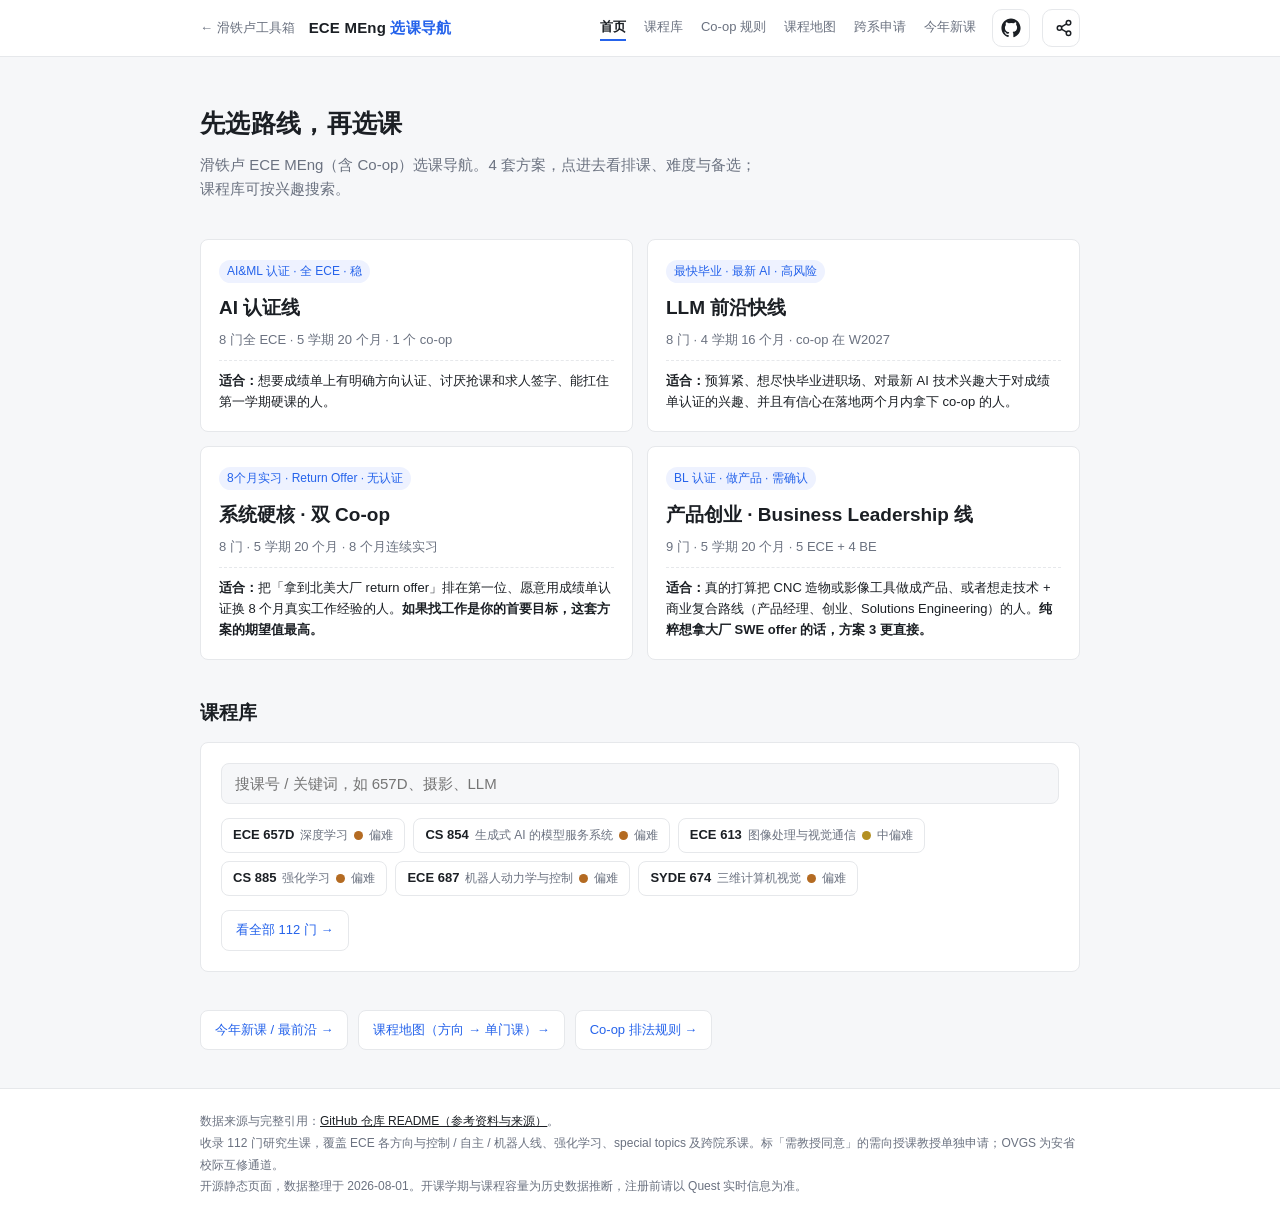
==== commit f714da1b: "feat(course-planner): 接入 SOP 选课策略 + 新增 linkedom QA 门禁 - SOP ⑨ 选课策略 link-row 增加 ECE 选课导航（../course-pl" ====
--- a/apps/course-planner/index.html
+++ b/apps/course-planner/index.html
@@ -273,7 +273,7 @@
 </div>
 <footer class="ft"><div class="wrap">
   数据来源与完整引用：<a href="https://github.com/HairuoLiu/waterloo-toolkit/tree/master/apps/course-planner#%E4%B8%89%E5%8F%82%E8%80%83%E8%B5%84%E6%96%99%E4%B8%8E%E6%9D%A5%E6%BA%90references" style="color:var(--ink);text-decoration:underline">GitHub 仓库 README（参考资料与来源）</a>。<br>
-  收录 111 门研究生课，覆盖 ECE 各方向与控制 / 自主 / 机器人线、强化学习、special topics 及跨院系课。标「需教授同意」的需向授课教授单独申请；OVGS 为安省校际互修通道。<br>
+  收录 112 门研究生课，覆盖 ECE 各方向与控制 / 自主 / 机器人线、强化学习、special topics 及跨院系课。标「需教授同意」的需向授课教授单独申请；OVGS 为安省校际互修通道。<br>
   开源静态页面，数据整理于 2026-08-01。开课学期与课程容量为历史数据推断，注册前请以 Quest 实时信息为准。
 </div></footer>
 <script>
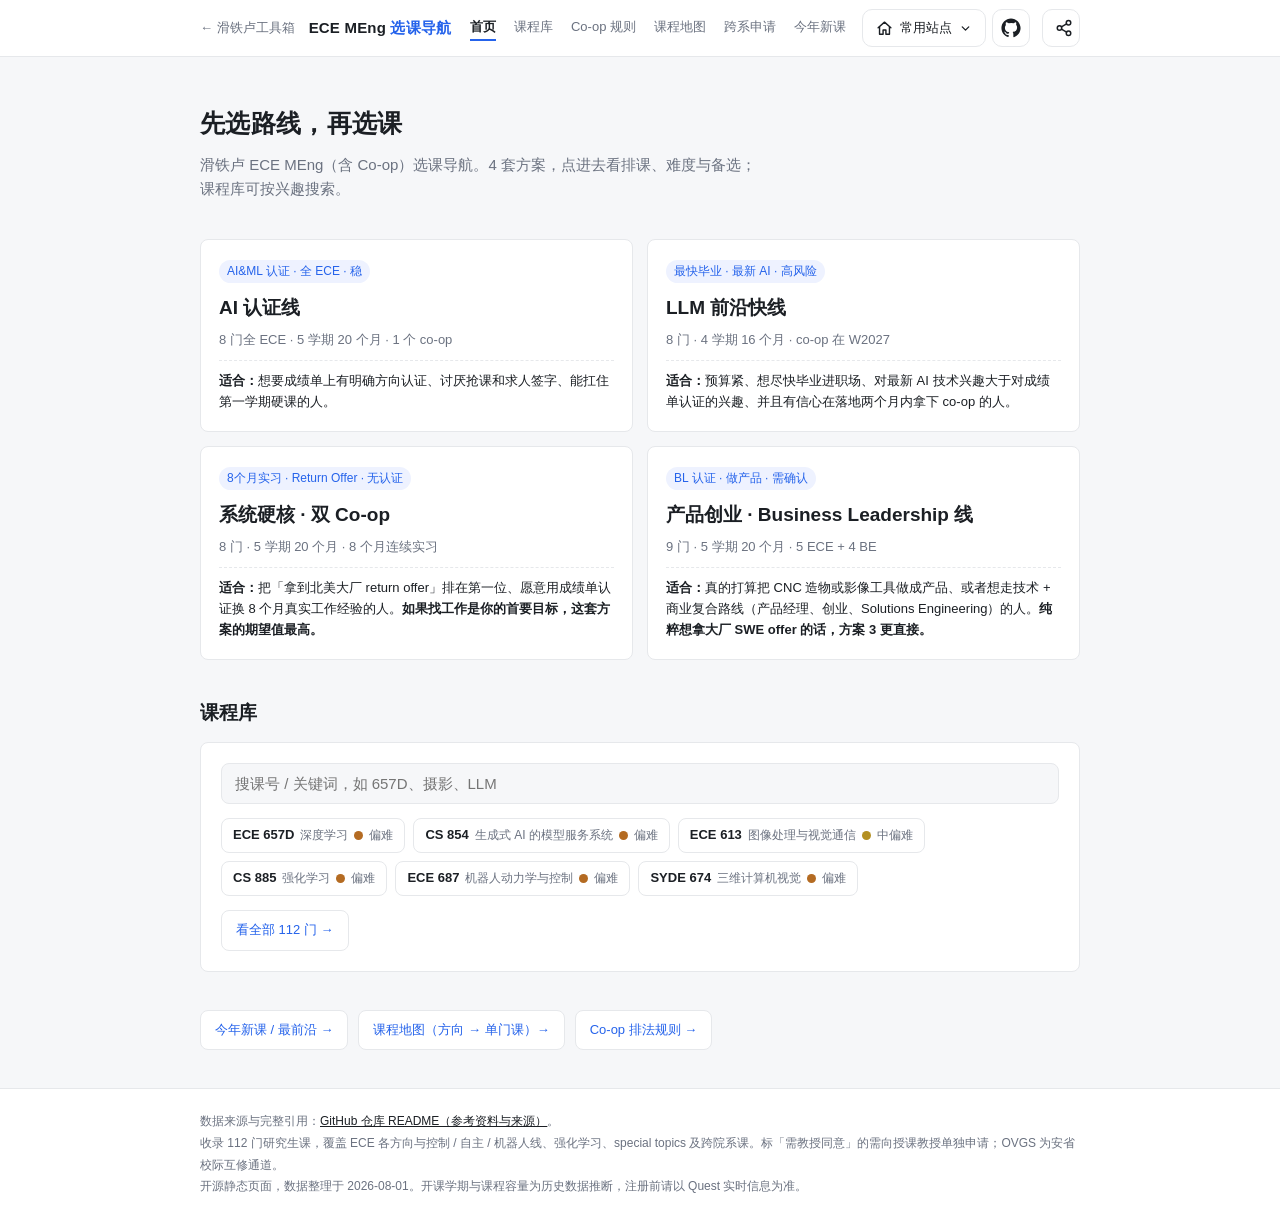
==== commit 1ead7f7b: "feat(course-planner): 顶栏新增「常用站点」下拉菜单（Portal/WaterlooWorks/LEARN/Quest/Classes/Graduate Calendar/ECE " ====
--- a/apps/course-planner/index.html
+++ b/apps/course-planner/index.html
@@ -39,6 +39,26 @@
 .toast{position:fixed;left:50%;bottom:32px;transform:translateX(-50%);z-index:60;background:#1b1f24;color:#fff;padding:10px 18px;border-radius:999px;font-size:14px;box-shadow:0 8px 24px rgba(20,30,60,.28)}
 .toast[hidden]{display:none}
 @media(max-width:680px){.icon-btn{width:34px;height:34px}}
+/* 常用官方站点下拉菜单 */
+.ext-wrap{position:relative}
+.ext-btn{display:inline-flex;align-items:center;gap:7px;height:38px;padding:0 13px;border-radius:10px;border:1px solid var(--line);
+  background:var(--card);color:var(--ink);font:inherit;font-size:var(--s2);cursor:pointer;transition:all .12s ease;white-space:nowrap}
+.ext-btn:hover{background:#f0f1f6;border-color:var(--brand-deep);color:var(--brand-deep)}
+.ext-btn.on{background:var(--blue-bg);border-color:var(--blue);color:var(--blue)}
+.ext-btn .chev{transition:transform .15s}
+.ext-btn.on .chev{transform:rotate(180deg)}
+.ext-menu{position:absolute;top:calc(100% + 10px);right:0;min-width:268px;background:var(--card);border:1px solid var(--line);
+  border-radius:14px;box-shadow:0 12px 32px rgba(20,30,60,.16);padding:8px;display:none;z-index:45}
+.ext-menu.open{display:block;animation:drop .16s ease}
+.ext-menu .hl{font-size:12px;color:var(--muted);padding:6px 10px;letter-spacing:.4px}
+.ext-menu a{display:flex;align-items:center;gap:10px;padding:9px 10px;border-radius:9px;color:var(--ink);line-height:1.3}
+.ext-menu a:hover{background:var(--blue-bg)}
+.ext-menu a .ic{flex:0 0 auto;width:32px;height:32px;border-radius:8px;background:var(--blue-bg);color:var(--blue);
+  display:flex;align-items:center;justify-content:center;font-size:14px;font-weight:700}
+.ext-menu a:hover .ic{background:var(--card)}
+.ext-menu .tx{display:block;min-width:0}
+.ext-menu .tx b{display:block;font-size:var(--s2);font-weight:600}
+.ext-menu .tx small{display:block;font-size:12px;color:var(--muted)}
 /* hero */
 .hero{padding:46px 0 30px}
 .hero h1{font-size:var(--s5);margin:0 0 10px;letter-spacing:.3px}
@@ -234,6 +254,9 @@
   .brand{font-size:var(--s3)}
   .lhs{order:1;flex:1 1 auto}
   .top-actions{order:2;margin-left:auto}
+  .ext-btn{height:34px;padding:0 10px}
+  .ext-btn .txt{display:none}
+  .ext-menu{min-width:240px;max-width:calc(100vw - 32px)}
   .nav{order:3;flex-basis:100%;margin-left:0;justify-content:flex-start;
     padding-top:8px;margin-top:6px;border-top:1px solid var(--line);flex-wrap:wrap;gap:14px}
   .plans,.three,.keyrow{grid-template-columns:1fr}
@@ -259,6 +282,23 @@
     <a href="#/new">今年新课</a>
   </nav>
   <div class="top-actions">
+    <div class="ext-wrap">
+      <button class="ext-btn" id="ext-btn" aria-haspopup="true" aria-expanded="false" title="滑铁卢常用官方站点">
+        <svg viewBox="0 0 24 24" width="17" height="17" fill="none" stroke="currentColor" stroke-width="2" stroke-linecap="round" stroke-linejoin="round" aria-hidden="true"><path d="M3 11l9-8 9 8"/><path d="M5 10v10h5v-6h4v6h5V10"/></svg>
+        <span class="txt">常用站点</span>
+        <svg class="chev" viewBox="0 0 24 24" width="13" height="13" fill="none" stroke="currentColor" stroke-width="2.4" stroke-linecap="round" stroke-linejoin="round" aria-hidden="true"><path d="M6 9l6 6 6-6"/></svg>
+      </button>
+      <div class="ext-menu" id="ext-menu">
+        <div class="hl">常用官方站点</div>
+        <a href="https://portal.uwaterloo.ca" target="_blank" rel="noopener noreferrer"><span class="ic">P</span><span class="tx"><b>Portal 学生门户</b><small>注册 · 缴费 · 课表 · 一站式入口</small></span></a>
+        <a href="https://waterlooworks.uwaterloo.ca" target="_blank" rel="noopener noreferrer"><span class="ic">W</span><span class="tx"><b>WaterlooWorks</b><small>Co-op / 实习求职系统</small></span></a>
+        <a href="https://learn.uwaterloo.ca" target="_blank" rel="noopener noreferrer"><span class="ic">L</span><span class="tx"><b>LEARN</b><small>课件 · 作业 · 成绩</small></span></a>
+        <a href="https://quest.uwaterloo.ca" target="_blank" rel="noopener noreferrer"><span class="ic">Q</span><span class="tx"><b>Quest</b><small>选课注册系统</small></span></a>
+        <a href="https://classes.uwaterloo.ca" target="_blank" rel="noopener noreferrer"><span class="ic">C</span><span class="tx"><b>Classes</b><small>课程时间表查询</small></span></a>
+        <a href="https://uwaterloo.ca/academic-calendar/graduate-studies/catalog#/home" target="_blank" rel="noopener noreferrer"><span class="ic">G</span><span class="tx"><b>Graduate Calendar</b><small>学位要求 · 学术日历 · 重要日期</small></span></a>
+        <a href="https://uwaterloo.ca/electrical-computer-engineering" target="_blank" rel="noopener noreferrer"><span class="ic">E</span><span class="tx"><b>ECE 系官网</b><small>系通知 · Information Package</small></span></a>
+      </div>
+    </div>
     <a class="icon-btn" href="https://github.com/HairuoLiu/waterloo-toolkit/tree/master/apps/course-planner" target="_blank" rel="noopener" aria-label="在 GitHub 查看源码" title="在 GitHub 查看源码">
       <svg viewBox="0 0 24 24" width="20" height="20" fill="currentColor" aria-hidden="true"><path d="M12 .5C5.7.5.5 5.7.5 12c0 5.1 3.3 9.4 7.9 10.9.6.1.8-.3.8-.6v-2c-3.2.7-3.9-1.4-3.9-1.4-.5-1.3-1.3-1.7-1.3-1.7-1.1-.7.1-.7.1-.7 1.2.1 1.8 1.2 1.8 1.2 1 1.8 2.7 1.3 3.4 1 .1-.8.4-1.3.7-1.6-2.6-.3-5.3-1.3-5.3-5.7 0-1.3.5-2.3 1.2-3.1-.1-.3-.5-1.5.1-3.1 0 0 1-.3 3.3 1.2a11.5 11.5 0 0 1 6 0C17 4.7 18 5 18 5c.6 1.6.2 2.8.1 3.1.8.8 1.2 1.8 1.2 3.1 0 4.4-2.7 5.4-5.3 5.7.4.4.8 1.1.8 2.2v3.3c0 .3.2.7.8.6 4.6-1.5 7.9-5.8 7.9-10.9C23.5 5.7 18.3.5 12 .5z"/></svg>
     </a>
@@ -1382,6 +1422,29 @@
 window.addEventListener('hashchange',route);
 window.addEventListener('DOMContentLoaded',route);
 
+/* 常用站点下拉 */
+const extBtn=document.getElementById('ext-btn'),extMenu=document.getElementById('ext-menu');
+function closeExt(){
+  if(!extBtn||!extMenu) return;
+  extMenu.classList.remove('open');
+  extBtn.classList.remove('on');
+  extBtn.setAttribute('aria-expanded','false');
+}
+if(extBtn&&extMenu){
+  extBtn.addEventListener('click',e=>{
+    e.stopPropagation();
+    const o=!extMenu.classList.contains('open');
+    extMenu.classList.toggle('open',o);
+    extBtn.classList.toggle('on',o);
+    extBtn.setAttribute('aria-expanded',o?'true':'false');
+  });
+  document.addEventListener('click',e=>{
+    if(extMenu.classList.contains('open')&&!extMenu.contains(e.target)&&!extBtn.contains(e.target)) closeExt();
+  });
+  extMenu.addEventListener('click',e=>{ if(e.target.closest('a')) closeExt(); });
+  document.addEventListener('keydown',e=>{ if(e.key==='Escape') closeExt(); });
+}
+
 </script>
   <div class="toast" id="toast" hidden></div>
   <script>
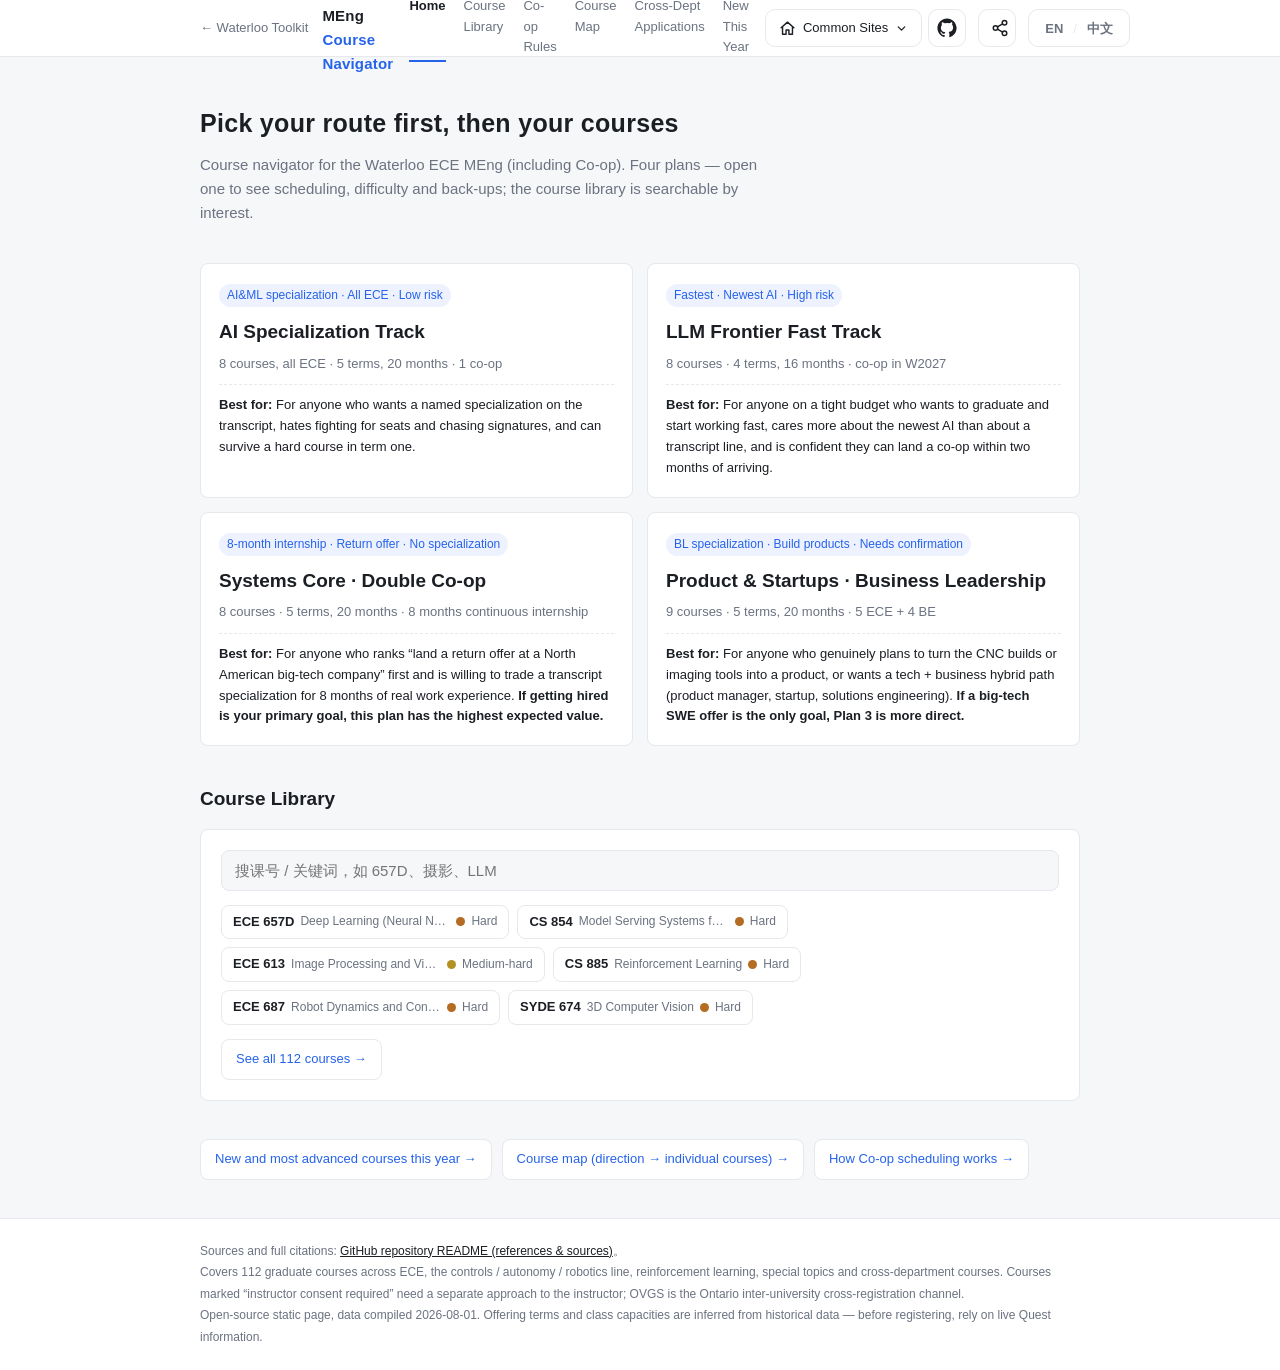
==== commit a14dc397: "feat(i18n): course-planner 完整双语化（112 门课 + 4 套方案 + 7 个视图） 双语架构（与其它子 App 保持一致）： - 界面串走 window.UW_DICT[" ====
--- a/apps/course-planner/index.html
+++ b/apps/course-planner/index.html
@@ -1,9 +1,13 @@
 <!doctype html>
-<html lang="zh-CN">
+<html lang="en" data-lang="en">
 <head>
 <meta charset="utf-8">
 <meta name="viewport" content="width=device-width, initial-scale=1">
-<title>滑铁卢 ECE MEng 选课导航 · 工具箱</title>
+<title data-i18n="cp.title">滑铁卢 ECE MEng 选课导航 · 工具箱</title>
+<script src="../../assets/i18n.js"></script>
+<script src="../../assets/i18n/common.js"></script>
+<script src="../../assets/i18n/course-planner.js"></script>
+<link rel="stylesheet" href="../../assets/i18n.css">
 <style>
 :root{
   --ink:#1b1f24; --muted:#6b7280; --line:#e6e8eb; --bg:#f6f7f9; --card:#fff;
@@ -272,31 +276,31 @@
 </head>
 <body>
 <div class="top"><div class="wrap">
-  <div class="lhs"><a class="back" href="../../index.html">← 滑铁卢工具箱</a><span class="brand">ECE MEng <b>选课导航</b></span></div>
+  <div class="lhs"><a class="back" href="../../index.html" data-i18n="cp.back">← 滑铁卢工具箱</a><span class="brand"><span data-i18n="cp.brand.a">ECE MEng </span><b data-i18n="cp.brand.b">选课导航</b></span></div>
   <nav class="nav" id="nav">
-    <a href="#/">首页</a>
-    <a href="#/courses">课程库</a>
-    <a href="#/coop">Co-op 规则</a>
-    <a href="#/map">课程地图</a>
-    <a href="#/apply">跨系申请</a>
-    <a href="#/new">今年新课</a>
+    <a href="#/" data-i18n="cp.nav.home">首页</a>
+    <a href="#/courses" data-i18n="cp.nav.courses">课程库</a>
+    <a href="#/coop" data-i18n="cp.nav.coop">Co-op 规则</a>
+    <a href="#/map" data-i18n="cp.nav.map">课程地图</a>
+    <a href="#/apply" data-i18n="cp.nav.apply">跨系申请</a>
+    <a href="#/new" data-i18n="cp.nav.new">今年新课</a>
   </nav>
   <div class="top-actions">
     <div class="ext-wrap">
-      <button class="ext-btn" id="ext-btn" aria-haspopup="true" aria-expanded="false" title="滑铁卢常用官方站点">
+      <button class="ext-btn" id="ext-btn" aria-haspopup="true" aria-expanded="false" data-i18n-attr="title:cp.ext.btn" title="滑铁卢常用官方站点">
         <svg viewBox="0 0 24 24" width="17" height="17" fill="none" stroke="currentColor" stroke-width="2" stroke-linecap="round" stroke-linejoin="round" aria-hidden="true"><path d="M3 11l9-8 9 8"/><path d="M5 10v10h5v-6h4v6h5V10"/></svg>
-        <span class="txt">常用站点</span>
+        <span class="txt" data-i18n="cp.ext.btn">常用站点</span>
         <svg class="chev" viewBox="0 0 24 24" width="13" height="13" fill="none" stroke="currentColor" stroke-width="2.4" stroke-linecap="round" stroke-linejoin="round" aria-hidden="true"><path d="M6 9l6 6 6-6"/></svg>
       </button>
       <div class="ext-menu" id="ext-menu">
-        <div class="hl">常用官方站点</div>
-        <a href="https://portal.uwaterloo.ca" target="_blank" rel="noopener noreferrer"><span class="ic">P</span><span class="tx"><b>Portal 学生门户</b><small>注册 · 缴费 · 课表 · 一站式入口</small></span></a>
-        <a href="https://waterlooworks.uwaterloo.ca" target="_blank" rel="noopener noreferrer"><span class="ic">W</span><span class="tx"><b>WaterlooWorks</b><small>Co-op / 实习求职系统</small></span></a>
-        <a href="https://learn.uwaterloo.ca" target="_blank" rel="noopener noreferrer"><span class="ic">L</span><span class="tx"><b>LEARN</b><small>课件 · 作业 · 成绩</small></span></a>
-        <a href="https://quest.uwaterloo.ca" target="_blank" rel="noopener noreferrer"><span class="ic">Q</span><span class="tx"><b>Quest</b><small>选课注册系统</small></span></a>
-        <a href="https://classes.uwaterloo.ca" target="_blank" rel="noopener noreferrer"><span class="ic">C</span><span class="tx"><b>Classes</b><small>课程时间表查询</small></span></a>
-        <a href="https://uwaterloo.ca/academic-calendar/graduate-studies/catalog#/home" target="_blank" rel="noopener noreferrer"><span class="ic">G</span><span class="tx"><b>Graduate Calendar</b><small>学位要求 · 学术日历 · 重要日期</small></span></a>
-        <a href="https://uwaterloo.ca/electrical-computer-engineering" target="_blank" rel="noopener noreferrer"><span class="ic">E</span><span class="tx"><b>ECE 系官网</b><small>系通知 · Information Package</small></span></a>
+        <div class="hl" data-i18n="cp.ext.hl">常用官方站点</div>
+        <a href="https://portal.uwaterloo.ca" target="_blank" rel="noopener noreferrer"><span class="ic">P</span><span class="tx"><b data-i18n="cp.ext.portal">Portal 学生门户</b><small data-i18n="cp.ext.portal.s">注册 · 缴费 · 课表 · 一站式入口</small></span></a>
+        <a href="https://waterlooworks.uwaterloo.ca" target="_blank" rel="noopener noreferrer"><span class="ic">W</span><span class="tx"><b data-i18n="cp.ext.ww">WaterlooWorks</b><small data-i18n="cp.ext.ww.s">Co-op / 实习求职系统</small></span></a>
+        <a href="https://learn.uwaterloo.ca" target="_blank" rel="noopener noreferrer"><span class="ic">L</span><span class="tx"><b data-i18n="cp.ext.learn">LEARN</b><small data-i18n="cp.ext.learn.s">课件 · 作业 · 成绩</small></span></a>
+        <a href="https://quest.uwaterloo.ca" target="_blank" rel="noopener noreferrer"><span class="ic">Q</span><span class="tx"><b data-i18n="cp.ext.quest">Quest</b><small data-i18n="cp.ext.quest.s">选课注册系统</small></span></a>
+        <a href="https://classes.uwaterloo.ca" target="_blank" rel="noopener noreferrer"><span class="ic">C</span><span class="tx"><b data-i18n="cp.ext.classes">Classes</b><small data-i18n="cp.ext.classes.s">课程时间表查询</small></span></a>
+        <a href="https://uwaterloo.ca/academic-calendar/graduate-studies/catalog#/home" target="_blank" rel="noopener noreferrer"><span class="ic">G</span><span class="tx"><b data-i18n="cp.ext.cal">Graduate Calendar</b><small data-i18n="cp.ext.cal.s">学位要求 · 学术日历 · 重要日期</small></span></a>
+        <a href="https://uwaterloo.ca/electrical-computer-engineering" target="_blank" rel="noopener noreferrer"><span class="ic">E</span><span class="tx"><b data-i18n="cp.ext.ece">ECE 系官网</b><small data-i18n="cp.ext.ece.s">系通知 · Information Package</small></span></a>
       </div>
     </div>
     <a class="icon-btn" href="https://github.com/HairuoLiu/waterloo-toolkit/tree/master/apps/course-planner" target="_blank" rel="noopener" aria-label="在 GitHub 查看源码" title="在 GitHub 查看源码">
@@ -312,13 +316,13 @@
   <div class="dw-panel"><span class="dw-x" onclick="closeD()">&times;</span><div id="dwc"></div></div>
 </div>
 <footer class="ft"><div class="wrap">
-  数据来源与完整引用：<a href="https://github.com/HairuoLiu/waterloo-toolkit/tree/master/apps/course-planner#%E4%B8%89%E5%8F%82%E8%80%83%E8%B5%84%E6%96%99%E4%B8%8E%E6%9D%A5%E6%BA%90references" style="color:var(--ink);text-decoration:underline">GitHub 仓库 README（参考资料与来源）</a>。<br>
-  收录 112 门研究生课，覆盖 ECE 各方向与控制 / 自主 / 机器人线、强化学习、special topics 及跨院系课。标「需教授同意」的需向授课教授单独申请；OVGS 为安省校际互修通道。<br>
-  开源静态页面，数据整理于 2026-08-01。开课学期与课程容量为历史数据推断，注册前请以 Quest 实时信息为准。
+  <span data-i18n="cp.foot.src">数据来源与完整引用：</span><a href="https://github.com/HairuoLiu/waterloo-toolkit/tree/master/apps/course-planner#%E4%B8%89%E5%8F%82%E8%80%83%E8%B5%84%E6%96%99%E4%B8%8E%E6%9D%A5%E6%BA%90references" style="color:var(--ink);text-decoration:underline" data-i18n="cp.foot.link">GitHub 仓库 README（参考资料与来源）</a>。<br>
+  <span data-i18n="cp.foot.p2">收录 112 门研究生课，覆盖 ECE 各方向与控制 / 自主 / 机器人线、强化学习、special topics 及跨院系课。标「需教授同意」的需向授课教授单独申请；OVGS 为安省校际互修通道。</span><br>
+  <span data-i18n="cp.foot.p3">开源静态页面，数据整理于 2026-08-01。开课学期与课程容量为历史数据推断，注册前请以 Quest 实时信息为准。</span>
 </div></footer>
 <script>
 
-const C = {
+var C = {
 "ECE 650":{n:"Methods and Tools for Software Engineering",zh:"软件工程方法与工具",g:"ece-sw",d:3,t:"F2026 (Crowley) · F2027 (Ward)",tag:["swe"],
  desc:"被很多同学认为是整个 MEng 里最像「转码训练营」的一门。四条线并行：系统编程（C/C++/Python、fork、pipe、进程间通信、并发与锁）、数理逻辑（命题逻辑、谓词逻辑、SAT 可满足性）、操作系统原理、以及数据结构与算法复杂度。",
  proj:"有一个贯穿学期的大 project：用 SAT 求解器解最小顶点覆盖问题，需要写多进程 C++ 程序、接 MiniSat、做性能对比分析。这个 project 拿出来讲面试完全够格。另有 A0–A4 五次编程作业 + 期末考。",
@@ -871,7 +875,7 @@
  for:"排课被学期窗口卡死、又必须上某门课的人。",
  warn:"ECE 硬规则：最后一学期不得注册 OVGS，且第 2 周之后不再批准；需提前申请。"}
 };
-const PLANS=[
+var PLANS=[
 {
  id:"A",tag:"方案 1",name:"AI 认证线",sub:"8 门全 ECE · 5 学期 20 个月 · 1 个 co-op",
  badge:["AI&ML 认证","全 ECE","稳"],
@@ -984,7 +988,7 @@
  fit:"真的打算把 CNC 造物或影像工具做成产品、或者想走技术 + 商业复合路线（产品经理、创业、Solutions Engineering）的人。<b>纯粹想拿大厂 SWE offer 的话，方案 3 更直接。</b>"
 }
 ];
-const FRONTIER=[
+var FRONTIER=[
  {c:"ECE 657D",it:["ai","cam"],hot:"ECE 目前最对口现代 AI 的深度学习课（W2026 首开）；期末 project 可往生成式视频做"},
  {c:"CS 854",it:["ai","swe"],hot:"把大模型部署上线（系统视角）——目前市场最缺人、薪资最高的方向之一"},
  {c:"CS 886 SEM 001",it:["ai"],hot:"Transformer 与 LLM 的学习理论，理论深度最高"},
@@ -994,7 +998,7 @@
  {c:"ECE 752",it:["ai"],hot:"多智能体系统——2026 LLM Agent 热潮的理论底座"},
  {c:"ECE 613",it:["cam"],hot:"全校离摄影最近、本系不计外系名额的课；SSIM 作者 Zhou Wang 教"}
 ];
-const NEWCOURSES=[
+var NEWCOURSES=[
  {c:"CS 886 SEM 001",n:"Transformers & LLMs 学习理论",t:"F2026 全新专题"},
  {c:"CS 886 SEM 002",n:"Vision-Language Models",t:"F2026 全新专题"},
  {c:"CS 886 SEM 003",n:"Theory & Applications of Generative Models",t:"F2026 全新专题"},
@@ -1019,10 +1023,30 @@
 const TAGT={ai:'AI',swe:'软件',cam:'视觉·摄影',easy:'轻松',hard:'硬核',new:'新课',ext:'外系课',biz:'商科',mile:'里程',ctrl:'控制·机器人',rl:'强化学习'};
 const DL={1:'易',2:'较易',2.5:'较易',3:'中',3.5:'中偏难',4:'偏难',4.5:'偏难+',5:'难'};
 const esc=s=>String(s==null?'':s).replace(/&/g,'&amp;').replace(/</g,'&lt;').replace(/>/g,'&gt;');
-const diffLabel=d=>DL[d]||'';
+/* ===== 语言感知助手 =====
+   isEN()  当前是否英文
+   T(k,zh) 界面串取英文，缺键回落到中文原文（保证中文永不退化）
+   F(o,b)  数据字段：英文模式优先 b_en，否则回落无后缀原字段
+   FA(o,b) 同上，但取数组
+   E(path) 取 window.UW_CP_EN 下的英文内容（'home.h1' 这类点路径） */
+function isEN(){try{return (window.UW_I18N&&UW_I18N.get)?UW_I18N.get()==='en':(document.documentElement.getAttribute('data-lang')==='en');}catch(e){return false;}}
+function T(k,zh){try{if(window.UW_I18N&&UW_I18N.t)return UW_I18N.t(k,zh);}catch(e){}return zh;}
+function _enAt(p){var o=window.UW_CP_EN;if(!o||!p)return undefined;var a=p.split('.');for(var i=0;i<a.length;i++){o=o&&o[a[i]];if(o==null)return undefined;}return o;}
+function E(p,zh){if(!isEN())return zh;var v=_enAt(p);return (v==null||v==='')?zh:v;}
+function F(o,b){if(!o)return '';if(isEN()){var e=o[b+'_en'];if(e!=null&&e!=='')return e;}return o[b]||'';}
+function FA(o,b){if(!o)return [];if(isEN()){var e=o[b+'_en'];if(Array.isArray(e)&&e.length)return e;}return o[b]||[];}
+const diffLabel=d=>{var m=(window.UW_CP_EN&&isEN())?window.UW_CP_EN.dl:null;return (m&&m[d])?m[d]:(DL[d]||'');};
 const diffColor=d=>{const t=Math.max(0,Math.min(1,(d-1)/4));return 'hsl('+(120-120*t).toFixed(0)+',68%,42%)';};
-const groupLabel=g=>GL[g]||g;
-const tagText=t=>TAGT[t]||t;
+const groupLabel=g=>{var m=(window.UW_CP_EN&&isEN())?window.UW_CP_EN.gl:null;return (m&&m[g])?m[g]:(GL[g]||g);};
+const tagText=t=>{var m=(window.UW_CP_EN&&isEN())?window.UW_CP_EN.tagt:null;return (m&&m[t])?m[t]:(TAGT[t]||t);};
+/* 课程名：英文模式用官方英文名 n，中文模式用中文名 zh */
+function cname(v){if(!v)return '';return isEN()?(v.n||v.zh||''):(v.zh||v.n||'');}
+/* 抽屉里的「标题 + 正文」块；style 用于把「注意」染成琥珀色 */
+function _blk(h5,body,style){
+  if(!body) return '';
+  var s=style?' style="'+style+'"':'';
+  return '<div class="blk"><h5'+s+'>'+esc(h5)+'</h5><p'+s+'>'+body+'</p></div>';
+}
 /* 官网链接：Waterloo 站内搜索，所有课号通用、永不 404；结果含课程描述与历年 outline/syllabus */
 const officialUrl = code => 'https://uwaterloo.ca/search?q=' + encodeURIComponent(code);
 const outlineUrl = code => 'https://outline.uwaterloo.ca/viewer/?q=' + encodeURIComponent(code);
@@ -1035,14 +1059,15 @@
 function chip(code){
   const v=C[code];
   if(!v) return '<span class="chip" data-c="'+esc(code)+'"><b>'+esc(code)+'</b></span>';
-  const title=v.zh||v.n||'';
+  const title=cname(v);
+  const dLab=diffLabel(v.d);
   return '<span class="chip" data-c="'+esc(code)+'"><b>'+esc(code)+'</b>'+
     (title?'<span class="t">'+esc(title)+'</span>':'')+
-    '<span class="dot" title="难度 '+diffLabel(v.d)+'" style="background:'+diffColor(v.d)+'"></span>'+
-    '<span class="d">'+diffLabel(v.d)+'</span></span>';
+    '<span class="dot" title="'+esc(E('drawer.difficulty','难度')+' '+dLab)+'" style="background:'+diffColor(v.d)+'"></span>'+
+    '<span class="d">'+dLab+'</span></span>';
 }
 /* course map: high-level 方向 -> low-level 单门课 */
-const MAP=[
+var MAP=[
  {dir:"AI & Machine Learning · 人工智能与机器学习",cl:[
    {n:"基础 · 数学与工具",c:["ECE 604","ECE 602","CS 794","ECE 606"]},
    {n:"核心 · 认证基本盘",c:["ECE 657","ECE 657A","CS 686","MSCI 718"]},
@@ -1082,38 +1107,38 @@
 /* drawer */
 function openD(code){
   const v=C[code], dw=document.getElementById('dw'), dwc=document.getElementById('dwc');
-  if(!v){dwc.innerHTML='<p>该课程信息待补充。</p>'; dw.classList.add('show'); return;}
+  if(!v){dwc.innerHTML='<p>'+esc(E('drawer.empty','该课程信息待补充。'))+'</p>'; dw.classList.add('show'); return;}
   const rel=Object.keys(C).filter(c=>C[c].g===v.g&&c!==code).slice(0,3)
     .map(c=>'<span class="chip" data-c="'+esc(c)+'">'+esc(c)+'</span>').join('');
   let pills=(v.tag||[]).map(t=>{
     const cls=(t==='new'?'new':(t==='ext'?'warn':''));
     return '<span class="pill '+cls+'">'+tagText(t)+'</span>';
   }).join('');
-  if(v.ext) pills+='<span class="pill warn">占外系额度</span>';
-  if(v.consent) pills+='<span class="pill warn">需教授同意</span>';
-  if(v.status==='dormant') pills+='<span class="pill warn">近年未排课</span>';
+  if(v.ext) pills+='<span class="pill warn">'+esc(E('drawer.ext','占外系额度'))+'</span>';
+  if(v.consent) pills+='<span class="pill warn">'+esc(E('drawer.consent','需教授同意'))+'</span>';
+  if(v.status==='dormant') pills+='<span class="pill warn">'+esc(E('drawer.dormant','近年未排课'))+'</span>';
   dwc.innerHTML=
     '<h2>'+esc(code)+'</h2>'+
-    '<p class="en">'+esc(v.n||'')+'</p>'+
-    '<p class="meta">'+groupLabel(v.g)+' · 难度 '+diffLabel(v.d)+' · '+(v.t||'')+'</p>'+
+    '<p class="en">'+esc(isEN()?(v.n||v.zh||''):(v.zh||v.n||''))+'</p>'+
+    '<p class="meta">'+esc(groupLabel(v.g))+' · '+esc(E('drawer.difficulty','难度'))+' '+esc(diffLabel(v.d))+' · '+F(v,'t')+'</p>'+
     (pills?'<div style="margin-bottom:14px">'+pills+'</div>':'')+
-    '<div class="blk"><h5>课程内容</h5><p>'+(v.desc||'')+'</p></div>'+
-    (v.proj?'<div class="blk"><h5>项目 / 考核</h5><p>'+v.proj+'</p></div>':'')+
-    (v.pre?'<div class="blk"><h5>先修</h5><p>'+v.pre+'</p></div>':'')+
-    (v.why?'<div class="blk"><h5>为什么值得上</h5><p>'+v.why+'</p></div>':'')+
-    (v.builds?'<div class="blk"><h5>铺垫了什么 / 通往</h5><p>'+v.builds+'</p></div>':'')+
-    (v.needs?'<div class="blk"><h5>需要什么铺垫</h5><p>'+v.needs+'</p></div>':'')+
-    (v.for?'<div class="blk"><h5>最适合谁</h5><p>'+v.for+'</p></div>':'')+
-    (v.alt?'<div class="blk"><h5>替代课</h5><p>'+v.alt+'</p></div>':'')+
-    (v.warn?'<div class="blk"><h5 style="color:var(--amber)">注意</h5><p style="color:var(--amber)">'+v.warn+'</p></div>':'')+
-    (rel?'<div class="blk"><h5>同方向还有</h5><div class="rel">'+rel+'</div></div>':'')+
-    '<div class="blk offlink"><h5>官方链接</h5>'+
+    _blk(E('drawer.desc','课程内容'),F(v,'desc'))+
+    _blk(E('drawer.proj','项目 / 考核'),F(v,'proj'))+
+    _blk(E('drawer.pre','先修'),F(v,'pre'))+
+    _blk(E('drawer.why','为什么值得上'),F(v,'why'))+
+    _blk(E('drawer.builds','铺垫了什么 / 通往'),F(v,'builds'))+
+    _blk(E('drawer.needs','需要什么铺垫'),F(v,'needs'))+
+    _blk(E('drawer.forWhom','最适合谁'),F(v,'for'))+
+    _blk(E('drawer.alt','替代课'),F(v,'alt'))+
+    _blk(E('drawer.warn','注意'),F(v,'warn'),'color:var(--amber)')+
+    (rel?'<div class="blk"><h5>'+esc(E('drawer.rel','同方向还有'))+'</h5><div class="rel">'+rel+'</div></div>':'')+
+    '<div class="blk offlink"><h5>'+esc(E('drawer.links','官方链接'))+'</h5>'+
       '<div class="obtns">'+
-      '<a class="obtn" href="'+officialUrl(code)+'" target="_blank" rel="noopener noreferrer">uwaterloo.ca 官方课程页 ↗</a>'+
-      '<a class="obtn" href="'+outlineUrl(code)+'" target="_blank" rel="noopener noreferrer">outline.uwaterloo.ca 历年大纲 ↗</a>'+
-      '<a class="obtn ghost" href="https://quest.uwaterloo.ca" target="_blank" rel="noopener noreferrer">去 Quest 选课 ↗</a>'+
+      '<a class="obtn" href="'+officialUrl(code)+'" target="_blank" rel="noopener noreferrer">'+esc(E('drawer.l1','uwaterloo.ca 官方课程页 ↗'))+'</a>'+
+      '<a class="obtn" href="'+outlineUrl(code)+'" target="_blank" rel="noopener noreferrer">'+esc(E('drawer.l2','outline.uwaterloo.ca 历年大纲 ↗'))+'</a>'+
+      '<a class="obtn ghost" href="https://quest.uwaterloo.ca" target="_blank" rel="noopener noreferrer">'+esc(E('drawer.l3','去 Quest 选课 ↗'))+'</a>'+
       '</div>'+
-      '<p class="hint">左：Waterloo 站内搜索（课程描述）。中：outline.uwaterloo.ca 按课号直达该课历年 syllabus / 授课安排 / 讲师 / 先修。右：Quest 选课注册系统。</p></div>';
+      '<p class="hint">'+esc(E('drawer.hint','左：Waterloo 站内搜索（课程描述）。中：outline.uwaterloo.ca 按课号直达该课历年 syllabus / 授课安排 / 讲师 / 先修。右：Quest 选课注册系统。'))+'</p></div>';
   dw.classList.add('show');
 }
 function closeD(){document.getElementById('dw').classList.remove('show');}
@@ -1124,55 +1149,65 @@
 /* views */
 function renderHome(){
   return ''+
-  '<section class="hero"><h1>先选路线，再选课</h1>'+
-  '<p class="lede">滑铁卢 ECE MEng（含 Co-op）选课导航。4 套方案，点进去看排课、难度与备选；课程库可按兴趣搜索。</p></section>'+
+  '<section class="hero"><h1>'+esc(E('home.h1','先选路线，再选课'))+'</h1>'+
+  '<p class="lede">'+esc(E('home.lede','滑铁卢 ECE MEng（含 Co-op）选课导航。4 套方案，点进去看排课、难度与备选；课程库可按兴趣搜索。'))+'</p></section>'+
   '<section class="sec"><div class="plans">'+
     PLANS.map(p=>'<a class="pcard" href="#/plan/'+p.id+'">'+
-      '<span class="badge">'+p.badge.join(' · ')+'</span>'+
-      '<h3>'+esc(p.name)+'</h3>'+
-      '<p class="sub">'+esc(p.sub)+'</p>'+
-      '<p class="fit"><b>适合：</b>'+(p.fit||'')+'</p></a>').join('')+
+      '<span class="badge">'+FA(p,'badge').join(' · ')+'</span>'+
+      '<h3>'+esc(F(p,'name'))+'</h3>'+
+      '<p class="sub">'+esc(F(p,'sub'))+'</p>'+
+      '<p class="fit"><b>'+esc(E('home.fit','适合：'))+'</b>'+F(p,'fit')+'</p></a>').join('')+
   '</div></section>'+
-  '<section class="sec"><h2>课程库</h2><div class="lib">'+
-    '<input class="search" placeholder="搜课号 / 关键词，如 657D、摄影、LLM" onkeydown="if(event.key===\'Enter\')location.hash=\'#/courses?q=\'+encodeURIComponent(this.value)">'+
+  '<section class="sec"><h2>'+esc(E('home.lib','课程库'))+'</h2><div class="lib">'+
+    '<input class="search" data-i18n-attr="placeholder:cp.search.ph" placeholder="搜课号 / 关键词，如 657D、摄影、LLM" onkeydown="if(event.key===\'Enter\')location.hash=\'#/courses?q=\'+encodeURIComponent(this.value)">'+
     '<div class="hot">'+HOT.map(chip).join('')+'</div>'+
-    '<div class="more"><a href="#/courses">看全部 '+Object.keys(C).length+' 门 →</a></div>'+
+    '<div class="more"><a href="#/courses">'+esc(E('home.all','看全部 %d 门 →').replace('%d',Object.keys(C).length))+'</a></div>'+
   '</div></section>'+
   '<section class="sec"><div class="more">'+
-    '<a href="#/new">今年新课 / 最前沿 →</a>'+
-    '<a href="#/map">课程地图（方向 → 单门课）→</a>'+
-    '<a href="#/coop">Co-op 排法规则 →</a>'+
+    '<a href="#/new">'+esc(E('home.m1','今年新课 / 最前沿 →'))+'</a>'+
+    '<a href="#/map">'+esc(E('home.m2','课程地图（方向 → 单门课）→'))+'</a>'+
+    '<a href="#/coop">'+esc(E('home.m3','Co-op 排法规则 →'))+'</a>'+
   '</div></section>';
 }
 function renderPlan(id){
   const p=PLANS.find(x=>x.id===id); if(!p) return renderHome();
+  const PEN=(window.UW_CP_EN&&isEN()&&window.UW_CP_EN.plans[p.id])||null;
+  const stLbl=PEN&&PEN.stats_en||null;
+  const infoEn=PEN&&PEN.info_en||null;
+  const noteEn=PEN&&PEN.note_en||null;
   return ''+
-  '<nav class="crumb"><a href="#/">首页</a> › <span>方案 '+p.id+' · '+esc(p.name)+'</span></nav>'+
-  '<div class="plan-h"><h1>'+esc(p.name)+'</h1><p class="sub">'+esc(p.sub)+'</p>'+
-    '<div class="stats">'+p.stats.map(s=>'<span><b>'+esc(s[0])+'</b><br>'+esc(s[1])+'</span>').join('')+'</div></div>'+
-  '<div class="timeline">'+p.terms.slice().sort((a,b)=>termKey(a.t)-termKey(b.t)).map(t=>{
-    if(t.k==='work') return '<div class="term work"><div class="ph">'+termRange(t.t||'工作学期')+'</div><div class="courses"><span>'+(t.note||'Co-op 工作学期')+'</span></div></div>';
-    return '<div class="term"><div class="ph">'+termRange(t.t||'')+'</div><div class="courses">'+(t.c||[]).map(chip).join('')+'</div></div>';
-  }).join('')+'</div>'+
+  '<nav class="crumb"><a href="#/">'+esc(E('plan.crumbHome','首页'))+'</a> › <span>'+esc(E('plan.crumb','方案 %s · %s').replace('%s',p.id).replace('%s',F(p,'name')))+'</span></nav>'+
+  '<div class="plan-h"><h1>'+esc(F(p,'name'))+'</h1><p class="sub">'+esc(F(p,'sub'))+'</p>'+
+    '<div class="stats">'+p.stats.map((s,i)=>'<span><b>'+esc(s[0])+'</b><br>'+esc(stLbl&&stLbl[i]?stLbl[i][0]:s[1])+'</span>').join('')+'</div></div>'+
+  '<div class="timeline">'+
+  (function(){
+    const sorted=p.terms.map((t,idx)=>({t:t,idx:idx})).sort((a,b)=>termKey(a.t.t)-termKey(b.t.t));
+    return sorted.map(o=>{
+      const t=o.t, i=o.idx;
+      const info=(infoEn&&infoEn[i])||t.info||'';
+      if(t.k==='work') return '<div class="term work"><div class="ph">'+termRange(t.t||E('plan.work','工作学期'))+'</div><div class="courses"><span>'+((noteEn&&noteEn[i])||t.note||E('plan.coopNote','Co-op 工作学期'))+'</span></div></div>';
+      return '<div class="term"><div class="ph">'+termRange(t.t||'')+'</div><div class="courses">'+(t.c||[]).map(chip).join('')+'</div></div>';
+    }).join('');
+  })()+'</div>'+
   '<div class="three">'+
-    '<div class="box"><h4>强在哪</h4><ul>'+(p.win||[]).map(w=>'<li>'+w+'</li>').join('')+'</ul></div>'+
-    '<div class="box"><h4>代价 / 风险</h4><ul>'+(p.risk||[]).map(r=>'<li>'+r+'</li>').join('')+'</ul></div>'+
-    '<div class="box"><h4>选不上怎么办</h4><ul>'+(p.swap||[]).map(s=>'<li>'+s+'</li>').join('')+'</ul></div>'+
+    '<div class="box"><h4>'+esc(E('plan.win','强在哪'))+'</h4><ul>'+FA(p,'win').map(w=>'<li>'+w+'</li>').join('')+'</ul></div>'+
+    '<div class="box"><h4>'+esc(E('plan.risk','代价 / 风险'))+'</h4><ul>'+FA(p,'risk').map(r=>'<li>'+r+'</li>').join('')+'</ul></div>'+
+    '<div class="box"><h4>'+esc(E('plan.swap','选不上怎么办'))+'</h4><ul>'+FA(p,'swap').map(s=>'<li>'+s+'</li>').join('')+'</ul></div>'+
   '</div>'+
-  '<p class="fit-note"><b>适合谁：</b>'+(p.fit||'')+'</p>';
+  '<p class="fit-note"><b>'+esc(E('plan.fit','适合谁：'))+'</b>'+F(p,'fit')+'</p>';
 }
 function renderCourses(){
   const body=GROUP_ORDER.map(g=>{
     const list=Object.keys(C).filter(c=>C[c].g===g);
     if(!list.length) return '';
-    return '<details class="group" open><summary>'+groupLabel(g)+
-      '<span class="cnt">'+list.length+' 门</span><span class="arr">›</span></summary>'+
+    return '<details class="group" open><summary>'+esc(groupLabel(g))+
+      '<span class="cnt">'+esc(E('courses.count','%d 门').replace('%d',list.length))+'</span><span class="arr">›</span></summary>'+
       '<div class="glist">'+list.map(chip).join('')+'</div></details>';
   }).join('');
   return ''+
-  '<nav class="crumb"><a href="#/">首页</a> › <span>课程库</span></nav>'+
+  '<nav class="crumb"><a href="#/">'+esc(E('plan.crumbHome','首页'))+'</a> › <span>'+esc(E('courses.crumb','课程库'))+'</span></nav>'+
   '<section class="sec" style="margin-top:18px"><input class="search" id="csSearch" '+
-    'placeholder="搜课号 / 关键词，如 657D、摄影、LLM" oninput="filterCourses(this.value)"></section>'+
+    'data-i18n-attr="placeholder:cp.search.ph" placeholder="搜课号 / 关键词，如 657D、摄影、LLM" oninput="filterCourses(this.value)"></section>'+
   '<div id="csList">'+body+'</div>';
 }
 function filterCourses(q){
@@ -1181,7 +1216,7 @@
     let vis=0;
     grp.querySelectorAll('.chip').forEach(ch=>{
       const code=(ch.dataset.c||'').toLowerCase(), v=C[ch.dataset.c]||{};
-      const hay=(code+' '+(v.zh||'')+' '+(v.n||'')+' '+(v.desc||'')).toLowerCase();
+      const hay=(code+' '+(v.zh||'')+' '+(v.n||'')+' '+(v.desc||'')+' '+(v.desc_en||'')).toLowerCase();
       const ok=!q||hay.indexOf(q)>=0;
       ch.style.display=ok?'':'none'; if(ok)vis++;
     });
@@ -1198,11 +1233,11 @@
     '<g font-family="'+TL_FONT+'">'+
     '<text x="0" y="16" font-size="15" font-weight="700" fill="#1b1f24">'+esc(title)+'</text>'+
     '<rect x="596" y="5" width="13" height="13" rx="2" fill="#FED34C" stroke="#EAAB00" stroke-width="1.5"/>'+
-    '<text x="615" y="16" font-size="11.5" fill="#6b7280">实习</text>'+
+    '<text x="615" y="16" font-size="11.5" fill="#6b7280">'+E('coop.legend.w','实习')+'</text>'+
     '<rect x="660" y="5" width="13" height="13" rx="2" fill="#ffffff" stroke="#d4d7db" stroke-width="1.5"/>'+
-    '<text x="679" y="16" font-size="11.5" fill="#6b7280">上课</text>'+
+    '<text x="679" y="16" font-size="11.5" fill="#6b7280">'+E('coop.legend.s','上课')+'</text>'+
     '<polygon points="730,5 737,11.5 730,18 723,11.5" fill="#1b1f24"/>'+
-    '<text x="744" y="16" font-size="11.5" fill="#6b7280">里程碑</text>';
+    '<text x="744" y="16" font-size="11.5" fill="#6b7280">'+E('coop.legend.m','里程碑')+'</text>';
   if(join!=null) s+='<rect x="'+(X(join)+W)+'" y="76" width="6" height="58" fill="#FED34C"/>';
   segs.forEach((g,i)=>{
     const w=g.k==='w';
@@ -1225,90 +1260,117 @@
   return s+'</g></svg>';
 }
 function renderCoop(){
-  const tlA=tlSvg('1 段实习 · 5 学期 · 20 个月',
+  /* 时间线：英文模式下取 UW_CP_EN.coop 的 tlA / tlB，否则用中文原文 */
+  function mkTl(cfg, zhTitle, zhSegs, zhMarks, zhJoin){
+    if(!isEN()||!cfg) return tlSvg(zhTitle, zhSegs, zhMarks, zhJoin);
+    return tlSvg(cfg.title,
+      cfg.segs.map(s=>({k:s[0],t:s[1],s:s[2]||''})),
+      cfg.marks.map(m=>({x:m[1],t:m[0]})),
+      cfg.join);
+  }
+  const tlA=mkTl(E('coop.tlA',null),'1 段实习 · 5 学期 · 20 个月',
     [{k:'s',t:'上课'},{k:'s',t:'上课'},{k:'s',t:'上课',s:'求职学期'},{k:'w',t:'实习',s:'4 个月'},{k:'s',t:'上课',s:'毕业学期'}],
     [{x:400,t:'WIL 601'},{x:482,t:'求职'},{x:845,t:'毕业'}]);
-  const tlB=tlSvg('2 段连续实习 · 5 学期 · 20 个月',
+  const tlB=mkTl(E('coop.tlB',null),'2 段连续实习 · 5 学期 · 20 个月',
     [{k:'s',t:'上课'},{k:'s',t:'上课',s:'求职学期'},{k:'w',t:'实习',s:'第 1 段'},{k:'w',t:'实习',s:'第 2 段 · 同雇主'},{k:'s',t:'上课',s:'毕业学期'}],
     [{x:226,t:'WIL 601'},{x:308,t:'求职'},{x:845,t:'毕业'}],2);
+  const KEY=[
+    ['<b>最后必须是上课学期</b>不能实习完就毕业，时间线的结尾只能是「实习 → 回来再上一学期 → 毕业」。','最后必须是上课学期','不能实习完就毕业，时间线的结尾只能是「实习 → 回来再上一学期 → 毕业」。'],
+    ['<b>WIL 601 得先修完</b>第一个 work term 之前必须修完，不计入毕业的 8 门课，但不修就没有 co-op 资格。','WIL 601 得先修完','第一个 work term 之前必须修完，不计入毕业的 8 门课，但不修就没有 co-op 资格。'],
+    ['<b>两段实习必须连着</b>要做两个 work term，必须连续、且同一雇主，中间不能插上课学期。','两段实习必须连着','要做两个 work term，必须连续、且同一雇主，中间不能插上课学期。']
+  ];
+  const keyEn=(window.UW_CP_EN&&isEN())?window.UW_CP_EN.coop.key:null;
+  const EXCEP=[
+    '<li><b>外系可以放宽到 4 门</b>：Business Leadership 方向的特殊条款（方案 4 用到），需 ECE Graduate Office 书面确认 approved 名单，否则按标准的 3 门算。</li>',
+    '<li><b>本校排不开可以跨校修</b>：OVGS 是安省校际互修通道，能解决「认证必修课正好撞 work term」的死结。但最后一学期不得注册，且开学第 2 周之后不再批准。</li>',
+    '<li><b>找不到实习不会退学</b>：官方规则是转回 regular MEng，已修学分不丢，但 co-op 身份会没有。排课时就要想好这个 Plan B。</li>'
+  ];
+  const STEPS=[
+    '<li><b>先算毕业底线</b>8 门课，其中 ≥5 门 ECE；外系（工 / 数 / 理研究生课）最多 3 门，不能选本科 400 / 500 级课。这一步决定了你至少需要几个上课学期。</li>',
+    '<li><b>再把最后一个学期钉死</b>毕业前的最后一段必须是 study term。所以不管你实习几段，结尾都得留一个上课学期——这条直接决定了整条时间线的长度。</li>',
+    '<li><b>往前放 work term</b>一段 4 个月。如果要做两段，必须连续排、同一雇主，中间不能插上课学期，否则不算完成 Co-op。</li>',
+    '<li><b>work term 前面那个学期＝求职学期</b>WaterlooWorks 提前一个学期招聘，所以实习前的那个上课学期会同时是投递、刷题、面试的高峰。别在这个学期堆满硬课。</li>',
+    '<li><b>把 WIL 601 放进求职学期</b>它必须在第一个 work term 之前完成，不计入 8 门课。四套方案里它的位置都不一样，因为它得跟着 work term 走——这是最容易被忽略、也最容易导致 co-op 资格出问题的一环。</li>',
+    '<li><b>最后回填课程</b>剩下的上课学期按每学期 2–3 门分配。注意开课学期约束：ECE 657 只在 Spring、657A 只在 Winter、ECE 653 只在 Spring。如果这些正好撞上你的 work term，认证就会缺课，要么换方案，要么走 OVGS。</li>'
+  ];
+  const RECR=[
+    ['网申投递','Aug–Oct 2026','大厂 summer intern 岗位集中开放。此时你刚落地、刚开学，要同时投递 + 刷题 + 上课。'],
+    ['面试','Oct 2026 – Jan 2027','OA + 技术面 + 行为面。注意 12 月期末考试期会撞面试，提前规划。'],
+    ['暑期实习','May–Aug 2027','实习 12–16 周。表现好直接谈 return offer 转全职，不必等第 2 段 co-op。']
+  ];
+  const RECRNOTE=[
+    '<p><b>Co-op 工作学期 ≠ 只能投 WaterlooWorks 的岗位。</b>你自己海投找到的外部 summer intern，只要提前和 Co-op Office 沟通获批，一样算正式 co-op work term——保留 co-op 身份和工签资格。</p>',
+    '<p><b>两条路可同时走：</b>WaterlooWorks 平台岗位 + 自己海投外部 summer intern，互不冲突。2026 年秋一开学就两手抓。</p>'
+  ];
+  const CEN=(window.UW_CP_EN&&isEN())?window.UW_CP_EN.coop:null;
   return ''+
-  '<nav class="crumb"><a href="#/">首页</a> › <span>Co-op 规则</span></nav>'+
+  '<nav class="crumb"><a href="#/">'+esc(E('plan.crumbHome','首页'))+'</a> › <span>'+esc(E('coop.crumb','Co-op 规则'))+'</span></nav>'+
   '<section class="sec" style="margin-top:18px">'+
-    '<h2 class="hook">Co-op 怎么排课？</h2>'+
+    '<h2 class="hook">'+esc(E('coop.h2hook','Co-op 怎么排课？'))+'</h2>'+
     '<div class="keyrow">'+
-      '<div><b>最后必须是上课学期</b>不能实习完就毕业，时间线的结尾只能是「实习 → 回来再上一学期 → 毕业」。</div>'+
-      '<div><b>WIL 601 得先修完</b>第一个 work term 之前必须修完，不计入毕业的 8 门课，但不修就没有 co-op 资格。</div>'+
-      '<div><b>两段实习必须连着</b>要做两个 work term，必须连续、且同一雇主，中间不能插上课学期。</div>'+
+      KEY.map((k,i)=>'<div><b>'+esc((keyEn&&keyEn[i]&&keyEn[i][0])||k[1])+'</b>'+((keyEn&&keyEn[i]&&keyEn[i][1])||k[2])+'</div>').join('')+
     '</div>'+
     '<div class="excep">'+
-      '<h3>先看这三个例外</h3>'+
+      '<h3>'+esc(E('coop.excep','先看这三个例外'))+'</h3>'+
       '<ul>'+
-        '<li><b>外系可以放宽到 4 门</b>：Business Leadership 方向的特殊条款（方案 4 用到），需 ECE Graduate Office 书面确认 approved 名单，否则按标准的 3 门算。</li>'+
-        '<li><b>本校排不开可以跨校修</b>：OVGS 是安省校际互修通道，能解决「认证必修课正好撞 work term」的死结。但最后一学期不得注册，且开学第 2 周之后不再批准。</li>'+
-        '<li><b>找不到实习不会退学</b>：官方规则是转回 regular MEng，已修学分不丢，但 co-op 身份会没有。排课时就要想好这个 Plan B。</li>'+
+        (CEN&&CEN.excepLi?CEN.excepLi:EXCEP).join('')+
       '</ul>'+
     '</div>'+
-    '<h2>标准排法：为什么只能这么排</h2>'+
+    '<h2>'+esc(E('coop.h2std','标准排法：为什么只能这么排'))+'</h2>'+
     '<ol class="steps">'+
-      '<li><b>先算毕业底线</b>8 门课，其中 ≥5 门 ECE；外系（工 / 数 / 理研究生课）最多 3 门，不能选本科 400 / 500 级课。这一步决定了你至少需要几个上课学期。</li>'+
-      '<li><b>再把最后一个学期钉死</b>毕业前的最后一段必须是 study term。所以不管你实习几段，结尾都得留一个上课学期——这条直接决定了整条时间线的长度。</li>'+
-      '<li><b>往前放 work term</b>一段 4 个月。如果要做两段，必须连续排、同一雇主，中间不能插上课学期，否则不算完成 Co-op。</li>'+
-      '<li><b>work term 前面那个学期＝求职学期</b>WaterlooWorks 提前一个学期招聘，所以实习前的那个上课学期会同时是投递、刷题、面试的高峰。别在这个学期堆满硬课。</li>'+
-      '<li><b>把 WIL 601 放进求职学期</b>它必须在第一个 work term 之前完成，不计入 8 门课。四套方案里它的位置都不一样，因为它得跟着 work term 走——这是最容易被忽略、也最容易导致 co-op 资格出问题的一环。</li>'+
-      '<li><b>最后回填课程</b>剩下的上课学期按每学期 2–3 门分配。注意开课学期约束：ECE 657 只在 Spring、657A 只在 Winter、ECE 653 只在 Spring。如果这些正好撞上你的 work term，认证就会缺课，要么换方案，要么走 OVGS。</li>'+
+      (CEN&&CEN.steps?CEN.steps:STEPS).join('')+
     '</ol>'+
-    '<h2 style="margin-top:30px">两种时间线</h2>'+
-    '<p class="tlhint">← 左右滑动查看完整时间线</p>'+
+    '<h2 style="margin-top:30px">'+esc(E('coop.h2tl','两种时间线'))+'</h2>'+
+    '<p class="tlhint">'+esc(E('coop.tlhint','← 左右滑动查看完整时间线'))+'</p>'+
     '<div class="tlfig">'+tlA+'</div>'+
     '<div class="tlfig">'+tlB+'</div>'+
-    '<p class="note amber">学期名按 2026 年（Sep–Dec 2026）入学举例，用于说明结构。实际学期取决于你拿到的 Co-op offer 与招聘轮次，注册前以 ECE Graduate Office 与 Quest 的官方安排为准。</p>'+
+    '<p class="note amber">'+esc(E('coop.noteAmber','学期名按 2026 年（Sep–Dec 2026）入学举例，用于说明结构。实际学期取决于你拿到的 Co-op offer 与招聘轮次，注册前以 ECE Graduate Office 与 Quest 的官方安排为准。'))+'</p>'+
     '<div class="recr">'+
-      '<h2>暑期实习招聘时间线</h2>'+
-      '<p class="recr-intro">北美大厂 summer SWE intern 的招聘比实习本身早半年。以下是关键节点——如果你想让 May–Aug 2027 变成实习期，2026 年 8 月就要开始投递。</p>'+
+      '<h2>'+esc(E('coop.recrH2','暑期实习招聘时间线'))+'</h2>'+
+      '<p class="recr-intro">'+esc(E('coop.recrIntro','北美大厂 summer SWE intern 的招聘比实习本身早半年。以下是关键节点——如果你想让 May–Aug 2027 变成实习期，2026 年 8 月就要开始投递。'))+'</p>'+
       '<div class="rtl">'+
-        '<div class="rp"><div class="bar a"></div><p class="lab">网申投递</p><p class="dt">Aug–Oct 2026</p><p class="ds">大厂 summer intern 岗位集中开放。此时你刚落地、刚开学，要同时投递 + 刷题 + 上课。</p></div>'+
-        '<div class="rp"><div class="bar b"></div><p class="lab">面试</p><p class="dt">Oct 2026 – Jan 2027</p><p class="ds">OA + 技术面 + 行为面。注意 12 月期末考试期会撞面试，提前规划。</p></div>'+
-        '<div class="rp"><div class="bar c"></div><p class="lab">暑期实习</p><p class="dt">May–Aug 2027</p><p class="ds">实习 12–16 周。表现好直接谈 return offer 转全职，不必等第 2 段 co-op。</p></div>'+
+        (CEN&&CEN.recr?CEN.recr:RECR).map((r,i)=>'<div class="rp"><div class="bar '+['a','b','c'][i]+'"></div><p class="lab">'+esc(r[0])+'</p><p class="dt">'+esc(r[1])+'</p><p class="ds">'+r[2]+'</p></div>').join('')+
       '</div>'+
       '<div class="recr-note">'+
-        '<p><b>Co-op 工作学期 ≠ 只能投 WaterlooWorks 的岗位。</b>你自己海投找到的外部 summer intern，只要提前和 Co-op Office 沟通获批，一样算正式 co-op work term——保留 co-op 身份和工签资格。</p>'+
-        '<p><b>两条路可同时走：</b>WaterlooWorks 平台岗位 + 自己海投外部 summer intern，互不冲突。2026 年秋一开学就两手抓。</p>'+
+        (CEN&&CEN.recrNote?CEN.recrNote:RECRNOTE).join('')+
       '</div>'+
       '<div class="qbtns">'+
-        '<a class="qbtn" href="https://quest.uwaterloo.ca" target="_blank" rel="noopener noreferrer">去 Quest 选课注册 ↗</a>'+
-        '<a class="qbtn ghost" href="https://classes.uwaterloo.ca" target="_blank" rel="noopener noreferrer">浏览课程表 ↗</a>'+
+        '<a class="qbtn" href="https://quest.uwaterloo.ca" target="_blank" rel="noopener noreferrer">'+esc(E('coop.q1','去 Quest 选课注册 ↗'))+'</a>'+
+        '<a class="qbtn ghost" href="https://classes.uwaterloo.ca" target="_blank" rel="noopener noreferrer">'+esc(E('coop.q2','浏览课程表 ↗'))+'</a>'+
       '</div>'+
     '</div>'+
   '</section>';
 }
 function renderNew(){
   return ''+
-  '<nav class="crumb"><a href="#/">首页</a> › <span>今年新课 / 最前沿</span></nav>'+
+  '<nav class="crumb"><a href="#/">'+esc(E('plan.crumbHome','首页'))+'</a> › <span>'+esc(E('new.crumb','今年新课 / 最前沿'))+'</span></nav>'+
   '<section class="sec" style="margin-top:18px">'+
-    '<h2>最前沿的课</h2>'+
+    '<h2>'+esc(E('new.h1','最前沿的课'))+'</h2>'+
     '<div class="glist" style="margin-bottom:26px">'+FRONTIER.map(o=>chip(o.c)).join('')+'</div>'+
-    '<h2>今年课表新动向</h2>'+
+    '<h2>'+esc(E('new.h2','今年课表新动向'))+'</h2>'+
     '<div class="glist">'+NEWCOURSES.map(o=>chip(o.c)).join('')+'</div>'+
-    '<p class="note">传统核心课（ECE 657 / 657A / 650 等）常年开设，不在此列。CS 886 今年新开 4 个 LLM / 视觉语言 / 生成模型研讨班。</p>'+
+    '<p class="note">'+esc(E('new.note','传统核心课（ECE 657 / 657A / 650 等）常年开设，不在此列。CS 886 今年新开 4 个 LLM / 视觉语言 / 生成模型研讨班。'))+'</p>'+
   '</section>';
 }
 function renderMap(){
-  const body=MAP.map(m=>{
-    const cl=m.cl.map(g=>'<div class="mapcl"><h4>'+esc(g.n)+'</h4><div class="glist">'+g.c.map(chip).join('')+'</div></div>').join('');
-    return '<div class="mapdir"><h3>'+esc(m.dir)+'</h3>'+cl+'</div>';
+  const MEN=(window.UW_CP_EN&&isEN())?window.UW_CP_EN.mapDirs:null;
+  const body=MAP.map((m,mi)=>{
+    const mEn=MEN&&MEN[mi];
+    const cl=m.cl.map((g,gi)=>'<div class="mapcl"><h4>'+esc((mEn&&mEn.cl[gi])||g.n)+'</h4><div class="glist">'+g.c.map(chip).join('')+'</div></div>').join('');
+    return '<div class="mapdir"><h3>'+esc((mEn&&mEn.dir)||m.dir)+'</h3>'+cl+'</div>';
   }).join('');
   return ''+
-  '<nav class="crumb"><a href="#/">首页</a> › <span>课程地图</span></nav>'+
+  '<nav class="crumb"><a href="#/">'+esc(E('plan.crumbHome','首页'))+'</a> › <span>'+esc(E('map.crumb','课程地图'))+'</span></nav>'+
   '<section class="sec" style="margin-top:18px">'+
-    '<h2 class="hook">从大方向，拆到单门课</h2>'+
-    '<p class="lede" style="margin-bottom:18px">先看你想走哪条线（high level），再顺着「基础 → 核心 → 进阶」往下点（low level）。点任意课号看详情与先后关系。</p>'+
+    '<h2 class="hook">'+esc(E('map.h2','从大方向，拆到单门课'))+'</h2>'+
+    '<p class="lede" style="margin-bottom:18px">'+esc(E('map.lede','先看你想走哪条线（high level），再顺着「基础 → 核心 → 进阶」往下点（low level）。点任意课号看详情与先后关系。'))+'</p>'+
     body+
-    '<p class="note">方向划分基于 ECE 研究生认证与就业路线；同门课可能跨多条线。标「需教授同意」的 special topics 可由你向教授提议新开。</p>'+
+    '<p class="note">'+esc(E('map.note','方向划分基于 ECE 研究生认证与就业路线；同门课可能跨多条线。标「需教授同意」的 special topics 可由你向教授提议新开。'))+'</p>'+
   '</section>';
 }
 /* mobile nav */
 /* ===== 跨系申请指南（可扩展：往 APPLY_GROUPS 加 group 即可，目前开放 CS）===== */
-const APPLY_GROUPS=[
+var APPLY_GROUPS=[
   {key:'cs',label:'CS · 计算机科学',school:'Cheriton School of Computer Science',
    note:'CS 研究生课在 Quest 上预留给 CS 本系研究生，外系（含 ECE）无法自己注册，需走 instructor consent 特批流程。每 term 只能申请 1 门；你 ECE MEng 最多有 3 门外系名额（Business Leadership 方向可放宽到 4，需 Graduate Office 书面确认）。'}
 ];
@@ -1316,39 +1378,47 @@
 function applyCourses(gk){ return Object.keys(C).filter(k=>C[k]&&C[k].g===gk); }
 function applyEmail(code){
   const v=C[code]; if(!v) return '';
-  const title=v.n||''; const term=v.t||'';
-  return 'Subject: Permission to enroll - '+code+' ('+term+') - [你的全名], ECE MEng\n\n'+
-'Dear Prof. [教授姓],\n\n'+
+  const title=v.n||''; const term=F(v,'t');
+  const zh=isEN()?false:true;
+  const P={
+    name: zh?'[你的全名]':'[Your full name]',
+    sid: zh?'[学号]':'[Student ID]',
+    prof: zh?'[教授姓]':'[Professor last name]',
+    mail: zh?'[邮箱]':'[Email]',
+    bg: zh?'[一句话：相关课程/项目，例如 ECE 650 + 651，或你正在做的 app]':'[One line on relevant courses / projects, e.g. ECE 650 + 651, or an app you are building]'
+  };
+  return 'Subject: Permission to enroll - '+code+' ('+term+') - '+P.name+', ECE MEng\n\n'+
+'Dear Prof. '+P.prof+',\n\n'+
 'I am a Master of Engineering (MEng) student in Electrical and Computer Engineering, and I would like to enroll in your '+code+' - '+title+' ('+term+'). As an ECE student I cannot register via Quest directly, so I am writing to request a permission number.\n\n'+
-'- Full name: [你的全名]\n'+
-'- Student ID: [学号]\n'+
+'- Full name: '+P.name+'\n'+
+'- Student ID: '+P.sid+'\n'+
 '- Home department: Electrical and Computer Engineering\n'+
 '- Course: '+code+', section ['+term+']\n\n'+
-'My background includes [一句话：相关课程/项目，例如 ECE 650 + 651，或你正在做的 app]. I plan to attend the first week of lectures and would appreciate the opportunity to join if space allows.\n\n'+
+'My background includes '+P.bg+'. I plan to attend the first week of lectures and would appreciate the opportunity to join if space allows.\n\n'+
 'Thank you for your consideration.\n\n'+
 'Best,\n'+
-'[你的全名]\n'+
-'[学号] / [邮箱]';
+P.name+'\n'+
+P.sid+' / '+P.mail;
 }
 function renderApply(){
   const g=APPLY_GROUPS.find(x=>x.key===applyState.group)||APPLY_GROUPS[0];
   const codes=applyCourses(g.key);
-  const tabs=APPLY_GROUPS.map(x=>'<button class="aptab'+(x.key===applyState.group?' on':'')+'" onclick="applySetGroup(\''+x.key+'\')">'+esc(x.label)+'</button>').join('');
+  const tabs=APPLY_GROUPS.map(x=>'<button class="aptab'+(x.key===applyState.group?' on':'')+'" onclick="applySetGroup(\''+x.key+'\')">'+esc(F(x,'label'))+'</button>').join('');
   const rows=codes.map(code=>{
     const v=C[code]; if(!v) return '';
-    const title=v.zh||v.n||'';
+    const title=cname(v);
     const checked=applyState.sel.has(code)?'checked':'';
     return '<label class="approw"><input type="checkbox" class="appchk" '+checked+' onchange="applyToggle(\''+esc(code)+'\')">'+
       '<span class="dot" style="background:'+diffColor(v.d)+'"></span>'+
       '<span class="cc"><b>'+esc(code)+'</b> '+esc(title)+'</span>'+
-      '<span class="ct">'+esc(v.t||'')+'</span>'+
-      (v.consent||/consent/i.test(v.warn||'')?'<span class="ctag">需 consent</span>':'')+'</label>';
+      '<span class="ct">'+esc(F(v,'t'))+'</span>'+
+      (v.consent||/consent/i.test(v.warn||'')?'<span class="ctag">'+esc(E('applyView.consentTag','需 consent'))+'</span>':'')+'</label>';
   }).join('');
-  return '<nav class="crumb"><a href="#/">首页</a> › <span>跨系申请指南</span></nav>'+
-    '<section class="sec"><h2>跨系选课申请指南</h2>'+
-    '<p class="lede">你是 ECE 学生，想修外系的研究生课。这类课在 Quest 上不对自己开放，要走 instructor consent 特批。勾选下方课程 → 自动生成对应的申请步骤与邮件模板。目前开放 <b>CS（计算机科学）</b>；SYDE / Math / BE 等外系会陆续接入。</p>'+
+  return '<nav class="crumb"><a href="#/">'+esc(E('plan.crumbHome','首页'))+'</a> › <span>'+esc(E('applyView.crumb','跨系申请指南'))+'</span></nav>'+
+    '<section class="sec"><h2>'+esc(E('applyView.h2','跨系选课申请指南'))+'</h2>'+
+    '<p class="lede">'+E('applyView.lede','你是 ECE 学生，想修外系的研究生课。这类课在 Quest 上不对自己开放，要走 instructor consent 特批。勾选下方课程 → 自动生成对应的申请步骤与邮件模板。目前开放 <b>CS（计算机科学）</b>；SYDE / Math / BE 等外系会陆续接入。')+'</p>'+
     '<div class="aptabs">'+tabs+'</div>'+
-    '<div class="note amber">'+esc(g.note)+'</div>'+
+    '<div class="note amber">'+esc(F(g,'note'))+'</div>'+
     '<div class="applist">'+rows+'</div>'+
     '<div id="applyGuides"></div></section>';
 }
@@ -1365,21 +1435,24 @@
 function renderApplyGuides(){
   const g=APPLY_GROUPS.find(x=>x.key===applyState.group)||APPLY_GROUPS[0];
   const codes=[...applyState.sel];
-  if(!codes.length) return '<p class="apempty note">勾选上方课程，这里会自动生成对应的申请步骤与邮件模板。</p>';
+  if(!codes.length) return '<p class="apempty note">'+esc(E('applyView.empty','勾选上方课程，这里会自动生成对应的申请步骤与邮件模板。'))+'</p>';
+  const STEPZH=[
+    '查先修：确认 <b>%s</b> 的 prerequisite 你已满足（见课程详情的「前置」）。',
+    '开课前几周发邮件给该课 instructor（模板在下方），附：全名 / 学号 / 本系 (ECE) / 课号+section。',
+    '第一周去蹭课：名额允许时欢迎旁听，让教授确认你是认真的申请人。',
+    '第一周后拿 permission number：%s 在开学第一周后发放；用它在 Quest 注册。',
+    '截止线：drop/add 截止（开学约 3 周）之后需 Graduate Drop/Add Form（导师 + CS Graduate Officer 双签），很麻烦——尽早申请。'
+  ];
+  const STEPEN=(window.UW_CP_EN&&isEN())?window.UW_CP_EN.applyView.steps:null;
   return codes.map(code=>{
     const v=C[code]; if(!v) return '';
-    const steps=[
-      '查先修：确认 <b>'+esc(code)+'</b> 的 prerequisite 你已满足（见课程详情的「前置」）。',
-      '开课前几周发邮件给该课 instructor（模板在下方），附：全名 / 学号 / 本系 (ECE) / 课号+section。',
-      '第一周去蹭课：名额允许时欢迎旁听，让教授确认你是认真的申请人。',
-      '第一周后拿 permission number：'+esc(g.school)+' 在开学第一周后发放；用它在 Quest 注册。',
-      '截止线：drop/add 截止（开学约 3 周）之后需 Graduate Drop/Add Form（导师 + CS Graduate Officer 双签），很麻烦——尽早申请。'
-    ].map(s=>'<li>'+s+'</li>').join('');
-    const warn=(v.consent||/consent/i.test(v.warn||''))?'<p class="warn-in">⚠ 该课标「需 instructor consent」，位置有限，建议尽早发邮件、第一周务必去听课。</p>':'';
+    const src=STEPEN||STEPZH;
+    const steps=src.map(s=>'<li>'+s.replace('%s',esc(code)).replace('%s',esc(g.school))+'</li>').join('');
+    const warn=(v.consent||/consent/i.test(v.warn||''))?'<p class="warn-in">'+esc(E('applyView.consent','⚠ 该课标「需 instructor consent」，位置有限，建议尽早发邮件、第一周务必去听课。'))+'</p>':'';
     const email=applyEmail(code);
     const eid='email-'+code.replace(/\s+/g,'_');
     return '<div class="apcard"><div class="apcard-h"><span class="dot" style="background:'+diffColor(v.d)+'"></span>'+
-      '<b>'+esc(code)+'</b> '+esc(v.zh||v.n||'')+' <span class="apcard-t">'+esc(v.t||'')+'</span></div>'+
+      '<b>'+esc(code)+'</b> '+esc(cname(v))+' <span class="apcard-t">'+esc(F(v,'t'))+'</span></div>'+
       '<ol class="aplist">'+steps+'</ol>'+warn+
       '<div class="emailwrap"><div class="emailbar"><span>邮件模板（可直接复制修改）</span>'+
       '<button class="obtn ghost sm" onclick="copyApplyEmail(this,\''+esc(code)+'\')">复制</button></div>'+
@@ -1389,7 +1462,7 @@
 function copyApplyEmail(btn,code){
   const ta=document.getElementById('email-'+code.replace(/\s+/g,'_'));
   if(!ta) return;
-  const done=()=>{ const old=btn.textContent; btn.textContent='已复制 ✓'; setTimeout(()=>btn.textContent=old,1500); };
+  const done=()=>{ const old=btn.textContent; btn.textContent=E('applyView.copied','已复制 ✓'); setTimeout(()=>btn.textContent=old,1500); };
   try{ ta.focus(); ta.select(); ta.setSelectionRange(0,ta.value.length); }catch(e){}
   if(navigator.clipboard&&navigator.clipboard.writeText){
     navigator.clipboard.writeText(ta.value).then(done,()=>{ try{document.execCommand('copy');}catch(e){} done(); });
@@ -1421,6 +1494,15 @@
 }
 window.addEventListener('hashchange',route);
 window.addEventListener('DOMContentLoaded',route);
+/* 语言切换：挂载切换按钮、应用静态词典，并在语言变化时重渲染当前视图 */
+if(window.UW_I18N){
+  try{ UW_I18N.mountToggle(); }catch(e){}
+  try{ UW_I18N.apply(document); }catch(e){}
+  if(UW_I18N.onChange) UW_I18N.onChange(function(){
+    try{ UW_I18N.apply(document); }catch(e){}
+    try{ route(); }catch(e){}
+  });
+}
 
 /* 常用站点下拉 */
 const extBtn=document.getElementById('ext-btn'),extMenu=document.getElementById('ext-menu');
@@ -1446,6 +1528,8 @@
 }
 
 </script>
+<script src="courses-en.js"></script>
+<script src="data-en.js"></script>
   <div class="toast" id="toast" hidden></div>
   <script>
     (function () {
@@ -1462,9 +1546,11 @@
         document.body.removeChild(ta); return Promise.resolve();
       }
       if (sb) sb.addEventListener('click', function () {
-        var d = { title: '滑铁卢 ECE MEng 选课导航', text: '滑铁卢 ECE MEng 选课导航', url: location.href };
+        var SH = (window.UW_CP_EN && window.UW_I18N && UW_I18N.get && UW_I18N.get() === 'en')
+          ? window.UW_CP_EN.share : null;
+        var d = { title: (SH && SH.title) || '滑铁卢 ECE MEng 选课导航', text: (SH && SH.text) || '滑铁卢 ECE MEng 选课导航', url: location.href };
         if (navigator.share) { navigator.share(d).catch(function () {}); }
-        else { copy(location.href).then(function () { toast('链接已复制，去分享吧'); }); }
+        else { copy(location.href).then(function () { toast((SH && SH.toast) || '链接已复制，去分享吧'); }); }
       });
     })();
   </script>
--- a/assets/i18n.css
+++ b/assets/i18n.css
@@ -0,0 +1,80 @@
+/* ============================================================
+   内联双语（长文正文用）
+   ------------------------------------------------------------
+   并列写法：<span lang="zh">中文</span><span lang="en">English</span>
+   由 <html data-lang> 决定显示哪一个；两者都保留在 DOM 里，
+   因此全文搜索 / 目录锚点 / 打印都不会丢内容。
+   ============================================================ */
+html[data-lang="en"] [lang="zh"],
+html[data-lang="zh"] [lang="en"] {
+  display: none !important;
+}
+
+/* 语言切换按钮样式
+   ------------------------------------------------------------
+   独立文件（不与 style.css 合并，降低并行合并冲突）。
+   引入：<link rel="stylesheet" href="assets/i18n.css">
+   变量全部复用 style.css 的 --line / --ink / --muted / --brand*
+   基调：与 .icon-btn 同级、同高（38px）、圆角 10px、金线点睛。
+   ============================================================ */
+
+.uw-lang-toggle {
+  display: inline-flex;
+  align-items: center;
+  gap: 6px;
+  height: 38px;
+  padding: 0 12px;
+  border: 1px solid var(--line);
+  border-radius: 10px;
+  background: var(--card);
+  color: var(--muted);
+  font: inherit;
+  font-size: 13px;
+  font-weight: 600;
+  line-height: 1;
+  white-space: nowrap;
+  cursor: pointer;
+  -webkit-tap-highlight-color: transparent;
+  transition: background .14s ease, color .14s ease, border-color .14s ease;
+}
+.uw-lang-toggle:hover {
+  background: #f0f1f6;
+  border-color: var(--brand-deep);
+  color: var(--brand-deep);
+  text-decoration: none;
+}
+.uw-lang-toggle:focus-visible {
+  outline: 2px solid var(--brand-deep);
+  outline-offset: 1px;
+}
+
+/* 分隔符 */
+.uw-lang-toggle .uw-lang-sep {
+  color: var(--line);
+  font-weight: 400;
+  user-select: none;
+}
+
+/* 语言选项：当前语言高亮（金底黑字），另一语言静默 */
+.uw-lang-toggle .uw-lang-opt {
+  padding: 2px 4px;
+  border-radius: 6px;
+  color: var(--muted);
+  transition: background .14s ease, color .14s ease;
+}
+.uw-lang-toggle .uw-lang-opt.is-active {
+  background: var(--brand);
+  color: var(--brand-ink);
+}
+
+/* 顶栏内与 .icon-btn 之间加一条细分隔线（与 .top-actions 的现有分隔风格一致） */
+.top-actions .uw-lang-toggle + .icon-btn,
+.top-actions .icon-btn + .uw-lang-toggle {
+  margin-left: 6px;
+  padding-left: 12px;
+  border-left: 1px solid var(--line);
+}
+
+@media (prefers-reduced-motion: reduce) {
+  .uw-lang-toggle { transition: none; }
+}
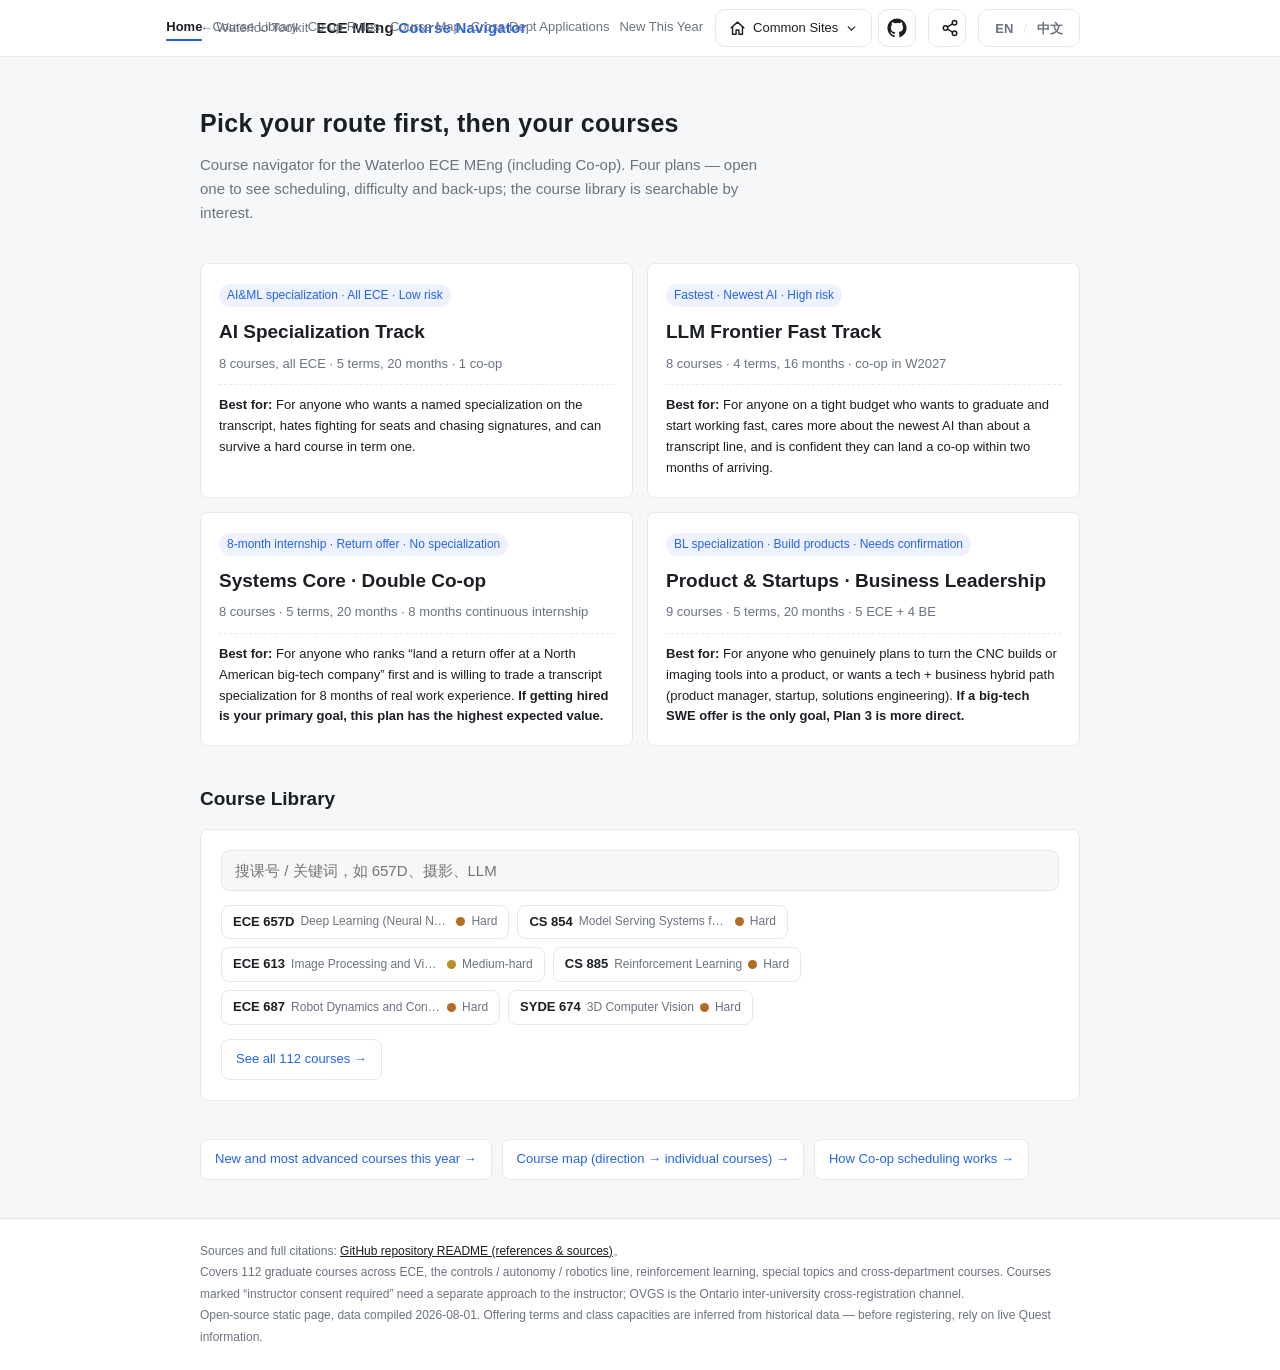
==== commit f1adcae3: "feat(course-planner): 顶栏补 5 个高频 URL + 修复响应式溢出\n\n- 常用站点下拉新增 WatIAM / UW 邮箱 / GSPA / 图书馆 / 重要日期（共 12 " ====
--- a/apps/course-planner/index.html
+++ b/apps/course-planner/index.html
@@ -3,7 +3,14 @@
 <head>
 <meta charset="utf-8">
 <meta name="viewport" content="width=device-width, initial-scale=1">
-<title data-i18n="cp.title">滑铁卢 ECE MEng 选课导航 · 工具箱</title>
+  <!-- SEO: Open Graph / Twitter（静态英文，供爬虫与分享卡片） -->
+    <meta property="og:title" content="ECE Course Navigator · UW Toolkit" />
+    <meta property="og:type" content="website" />
+    <meta property="og:url" content="https://hairuoliu.github.io/waterloo-toolkit/apps/course-planner/" />
+    <meta property="og:image" content="https://hairuoliu.github.io/waterloo-toolkit/apps/course-planner/cover.svg" />
+    <meta name="twitter:card" content="summary" />
+  <meta name="description" content="Plan ECE MEng courses and co-op at Waterloo: 4 ready-made plans, a 112-course library with difficulty ratings, and a course map." />
+<title data-i18n="cp.title">ECE Course Navigator · UW Toolkit</title>
 <script src="../../assets/i18n.js"></script>
 <script src="../../assets/i18n/common.js"></script>
 <script src="../../assets/i18n/course-planner.js"></script>
@@ -272,7 +279,55 @@
     box-shadow:0 -8px 30px rgba(0,0,0,.18)}
   .dw-x{top:14px;right:16px}
 }
+
+/* =============================================================
+ * 顶栏重构补丁：修复 681–919px 区间文字溢出 / 挤压
+ * 三档断点：桌面 ≥920 单行紧凑 · 中等 681–919 导航下沉二行 · 小屏 ≤680 收口
+ * 纯 CSS，无 JS；兼容 data-i18n 与 UW_I18N.mountToggle() 注入的语言切换按钮
+ * ============================================================= */
+
+/* 1. 基础保护：lhs / top-actions 不压缩，nav 为唯一弹性区，文字全部 nowrap */
+.top .lhs{flex:0 0 auto;min-width:0}
+.top .brand{white-space:nowrap}
+.top .back{white-space:nowrap}
+.top .top-actions{flex:0 0 auto;min-width:0;gap:6px}
+.top .nav{flex:1 1 auto;min-width:0;margin-left:auto;justify-content:flex-end}
+.top .nav a{white-space:nowrap}
+
+/* 2. 桌面档 ≥920：收紧间距，释放 ~40px 容纳语言切换按钮 */
+@media(min-width:920px){
+  .top .wrap{gap:12px}
+  .top .nav{gap:10px}
+  .top .lhs{gap:8px}
+}
+
+/* 3. 中等档 681–919：nav 整块下沉到第二行左对齐（核心修复） */
+@media(max-width:919px){
+  .top .wrap{height:auto;padding:8px 16px;flex-wrap:wrap;gap:8px 16px}
+  .top .lhs{order:1;flex:1 1 auto}
+  .top .top-actions{order:2;margin-left:auto}
+  .top .nav{order:3;flex-basis:100%;margin-left:0;justify-content:flex-start;
+    padding-top:8px;margin-top:6px;border-top:1px solid var(--line);flex-wrap:wrap;gap:14px}
+  .top .back{display:none}
+  .top .ext-btn{height:34px;padding:0 10px}
+  .top .ext-btn .txt{display:none}
+}
+
+/* 4. 小屏 ≤680：沿用既有移动行为，并防操作区溢出 */
+@media(max-width:680px){
+  .top .icon-btn{width:34px;height:34px}
+  .top .top-actions{flex-wrap:wrap;justify-content:flex-end;row-gap:6px}
+  .top .ext-menu{min-width:240px;max-width:calc(100vw - 32px)}
+}
+
+/* 5. 下拉菜单防溢出视口左缘 */
+.top .ext-menu{right:0;left:auto;max-width:min(300px,calc(100vw - 24px))}
 </style>
+  <!-- SEO: canonical + hreflang（zh 变体 = ?lang=zh，客户端切换；x-default 指向英文） -->
+    <link rel="canonical" href="https://hairuoliu.github.io/waterloo-toolkit/apps/course-planner/" />
+    <link rel="alternate" hreflang="en" href="https://hairuoliu.github.io/waterloo-toolkit/apps/course-planner/" />
+    <link rel="alternate" hreflang="zh" href="https://hairuoliu.github.io/waterloo-toolkit/apps/course-planner/?lang=zh" />
+    <link rel="alternate" hreflang="x-default" href="https://hairuoliu.github.io/waterloo-toolkit/apps/course-planner/" />
 </head>
 <body>
 <div class="top"><div class="wrap">
@@ -301,6 +356,11 @@
         <a href="https://classes.uwaterloo.ca" target="_blank" rel="noopener noreferrer"><span class="ic">C</span><span class="tx"><b data-i18n="cp.ext.classes">Classes</b><small data-i18n="cp.ext.classes.s">课程时间表查询</small></span></a>
         <a href="https://uwaterloo.ca/academic-calendar/graduate-studies/catalog#/home" target="_blank" rel="noopener noreferrer"><span class="ic">G</span><span class="tx"><b data-i18n="cp.ext.cal">Graduate Calendar</b><small data-i18n="cp.ext.cal.s">学位要求 · 学术日历 · 重要日期</small></span></a>
         <a href="https://uwaterloo.ca/electrical-computer-engineering" target="_blank" rel="noopener noreferrer"><span class="ic">E</span><span class="tx"><b data-i18n="cp.ext.ece">ECE 系官网</b><small data-i18n="cp.ext.ece.s">系通知 · Information Package</small></span></a>
+        <a href="https://uwaterloo.ca/graduate-studies-postdoctoral-affairs" target="_blank" rel="noopener noreferrer"><span class="ic">S</span><span class="tx"><b data-i18n="cp.ext.gspa">GSPA 研究生院</b><small data-i18n="cp.ext.gspa.s">研究生规则 · 表格 · 加退课 · 截止日期</small></span></a>
+        <a href="https://uwaterloo.ca/watiam/" target="_blank" rel="noopener noreferrer"><span class="ic">K</span><span class="tx"><b data-i18n="cp.ext.watiam">WatIAM 账号</b><small data-i18n="cp.ext.watiam.s">改密码 · 密保邮箱 · 账号管理</small></span></a>
+        <a href="https://outlook.office365.com/mail/" target="_blank" rel="noopener noreferrer"><span class="ic">@</span><span class="tx"><b data-i18n="cp.ext.mail">UW 邮箱</b><small data-i18n="cp.ext.mail.s">Office 365 · 校方唯一通知渠道</small></span></a>
+        <a href="https://uwaterloo.ca/important-dates/graduate" target="_blank" rel="noopener noreferrer"><span class="ic">D</span><span class="tx"><b data-i18n="cp.ext.dates">重要日期</b><small data-i18n="cp.ext.dates.s">学期 · 缴费 · 加退课截止</small></span></a>
+        <a href="https://lib.uwaterloo.ca" target="_blank" rel="noopener noreferrer"><span class="ic">B</span><span class="tx"><b data-i18n="cp.ext.lib">图书馆</b><small data-i18n="cp.ext.lib.s">数据库 · 文献检索 · 学习空间</small></span></a>
       </div>
     </div>
     <a class="icon-btn" href="https://github.com/HairuoLiu/waterloo-toolkit/tree/master/apps/course-planner" target="_blank" rel="noopener" aria-label="在 GitHub 查看源码" title="在 GitHub 查看源码">
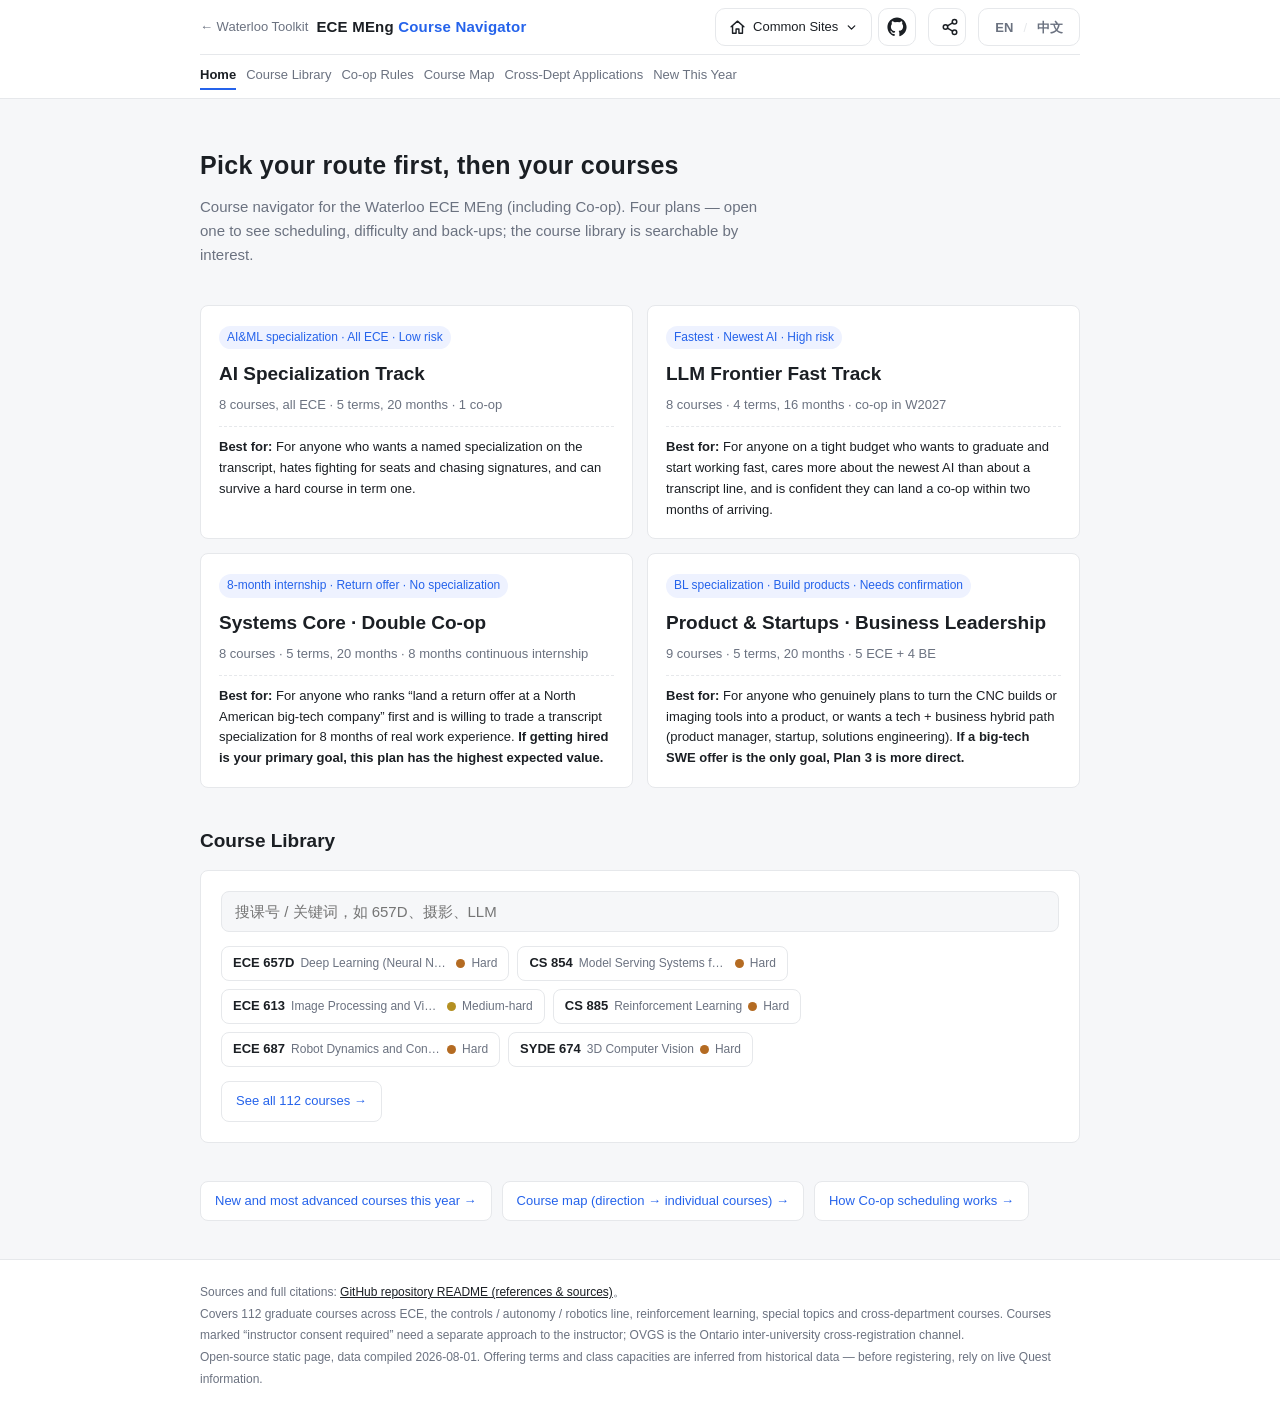
==== commit 3f6b70b0: "fix(course-planner): 顶栏改恒定两行，修复英文下导航文字重叠\n\n根因：站点默认英文，英文顶栏文案远长于中文（如 Cross-Dept Applications / Course" ====
--- a/apps/course-planner/index.html
+++ b/apps/course-planner/index.html
@@ -281,46 +281,51 @@
 }
 
 /* =============================================================
- * 顶栏重构补丁：修复 681–919px 区间文字溢出 / 挤压
- * 三档断点：桌面 ≥920 单行紧凑 · 中等 681–919 导航下沉二行 · 小屏 ≤680 收口
- * 纯 CSS，无 JS；兼容 data-i18n 与 UW_I18N.mountToggle() 注入的语言切换按钮
+ * 顶栏布局（2026-09-14 重写）
+ * 根因：站点默认英文，英文顶栏文案（如 "Cross-Dept Applications"）远长于中文；
+ *       在 920px 容器（内容宽 880px）内，单行 flex 永远放不下
+ *       「品牌 + 6 个导航 + 操作区」（英文约 1230px），导航溢出并与相邻元素重叠。
+ * 方案：顶栏恒为两行 —— 第 1 行「品牌 + 操作区」；第 2 行「整行导航」（可再折行）。
+ *       这样导航独占整行，中英文都能一行放下，任何视口都不溢出/不重叠。
+ *       纯 CSS、无 JS，兼容 data-i18n 与 UW_I18N.mountToggle() 语言按钮。
  * ============================================================= */
 
-/* 1. 基础保护：lhs / top-actions 不压缩，nav 为唯一弹性区，文字全部 nowrap */
-.top .lhs{flex:0 0 auto;min-width:0}
-.top .brand{white-space:nowrap}
-.top .back{white-space:nowrap}
-.top .top-actions{flex:0 0 auto;min-width:0;gap:6px}
-.top .nav{flex:1 1 auto;min-width:0;margin-left:auto;justify-content:flex-end}
+/* 1. 容器允许换行、高度自适应；lhs 只收不放，避免把操作区挤出容器 */
+.top .wrap{display:flex;align-items:center;flex-wrap:wrap;height:auto;
+  padding-top:8px;padding-bottom:8px;gap:8px 16px}
+.top .lhs{order:1;flex:0 1 auto;min-width:0}
+.top .brand,.top .back{white-space:nowrap}
+.top .top-actions{order:2;flex:0 0 auto;margin-left:auto;flex-wrap:wrap;
+  justify-content:flex-end;row-gap:6px}
+
+/* 2. 导航恒占独立整行、左对齐，自身可再折行 —— 杜绝横向溢出与重叠 */
+.top .nav{order:3;flex:1 1 100%;min-width:0;margin-left:0;
+  justify-content:flex-start;flex-wrap:wrap;gap:6px 18px;align-items:center;
+  padding-top:8px;border-top:1px solid var(--line)}
 .top .nav a{white-space:nowrap}
 
-/* 2. 桌面档 ≥920：收紧间距，释放 ~40px 容纳语言切换按钮 */
+/* 3. 桌面 ≥920：收紧间距，视觉更紧凑 */
 @media(min-width:920px){
-  .top .wrap{gap:12px}
-  .top .nav{gap:10px}
+  .top .wrap{gap:8px 12px}
   .top .lhs{gap:8px}
-}
-
-/* 3. 中等档 681–919：nav 整块下沉到第二行左对齐（核心修复） */
+  .top .nav{gap:6px 10px}
+}
+
+/* 4. 中等 681–919：隐藏返回链接，保证「品牌 + 操作区」稳定同处第一行 */
 @media(max-width:919px){
-  .top .wrap{height:auto;padding:8px 16px;flex-wrap:wrap;gap:8px 16px}
-  .top .lhs{order:1;flex:1 1 auto}
-  .top .top-actions{order:2;margin-left:auto}
-  .top .nav{order:3;flex-basis:100%;margin-left:0;justify-content:flex-start;
-    padding-top:8px;margin-top:6px;border-top:1px solid var(--line);flex-wrap:wrap;gap:14px}
   .top .back{display:none}
+}
+
+/* 5. 小屏 ≤680：缩小图标与间距 */
+@media(max-width:680px){
+  .top .icon-btn{width:34px;height:34px}
   .top .ext-btn{height:34px;padding:0 10px}
   .top .ext-btn .txt{display:none}
-}
-
-/* 4. 小屏 ≤680：沿用既有移动行为，并防操作区溢出 */
-@media(max-width:680px){
-  .top .icon-btn{width:34px;height:34px}
-  .top .top-actions{flex-wrap:wrap;justify-content:flex-end;row-gap:6px}
+  .top .nav{gap:8px 14px;margin-top:2px}
   .top .ext-menu{min-width:240px;max-width:calc(100vw - 32px)}
 }
 
-/* 5. 下拉菜单防溢出视口左缘 */
+/* 6. 下拉菜单防溢出视口左缘 */
 .top .ext-menu{right:0;left:auto;max-width:min(300px,calc(100vw - 24px))}
 </style>
   <!-- SEO: canonical + hreflang（zh 变体 = ?lang=zh，客户端切换；x-default 指向英文） -->
